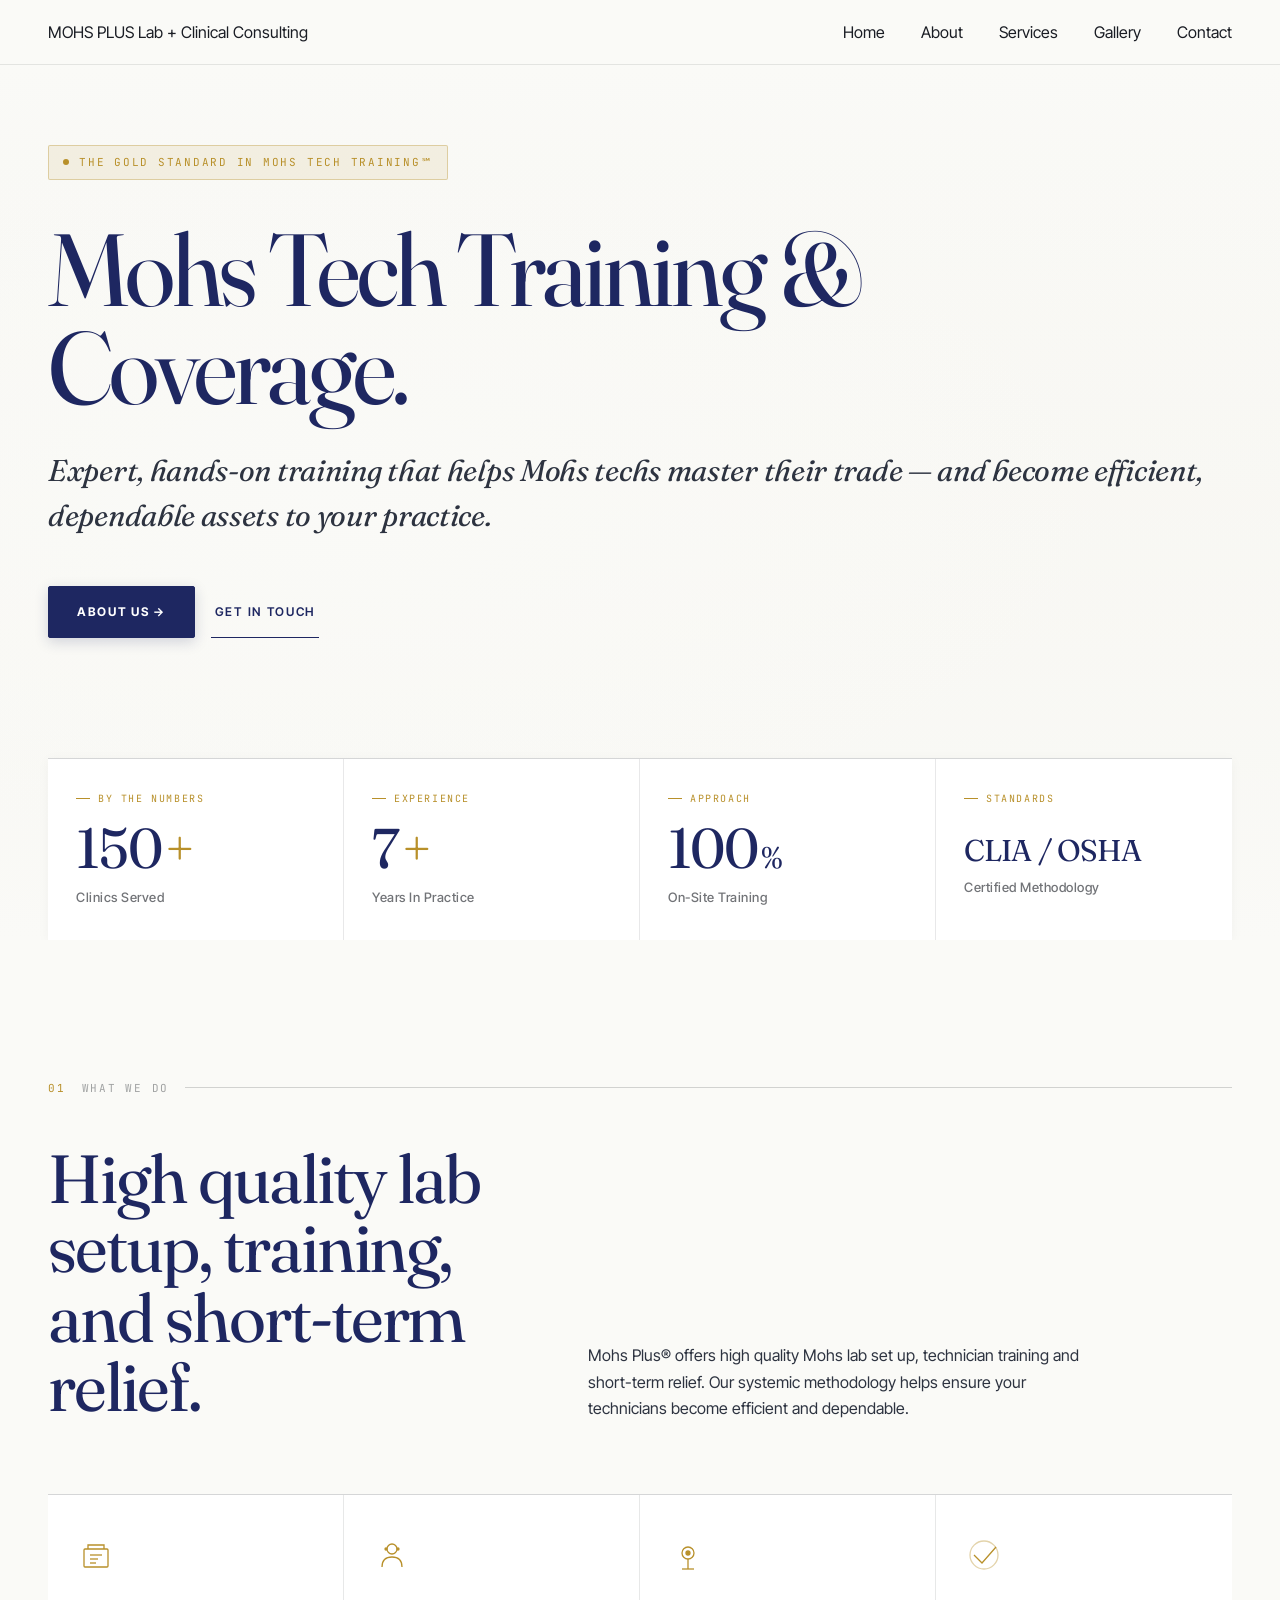
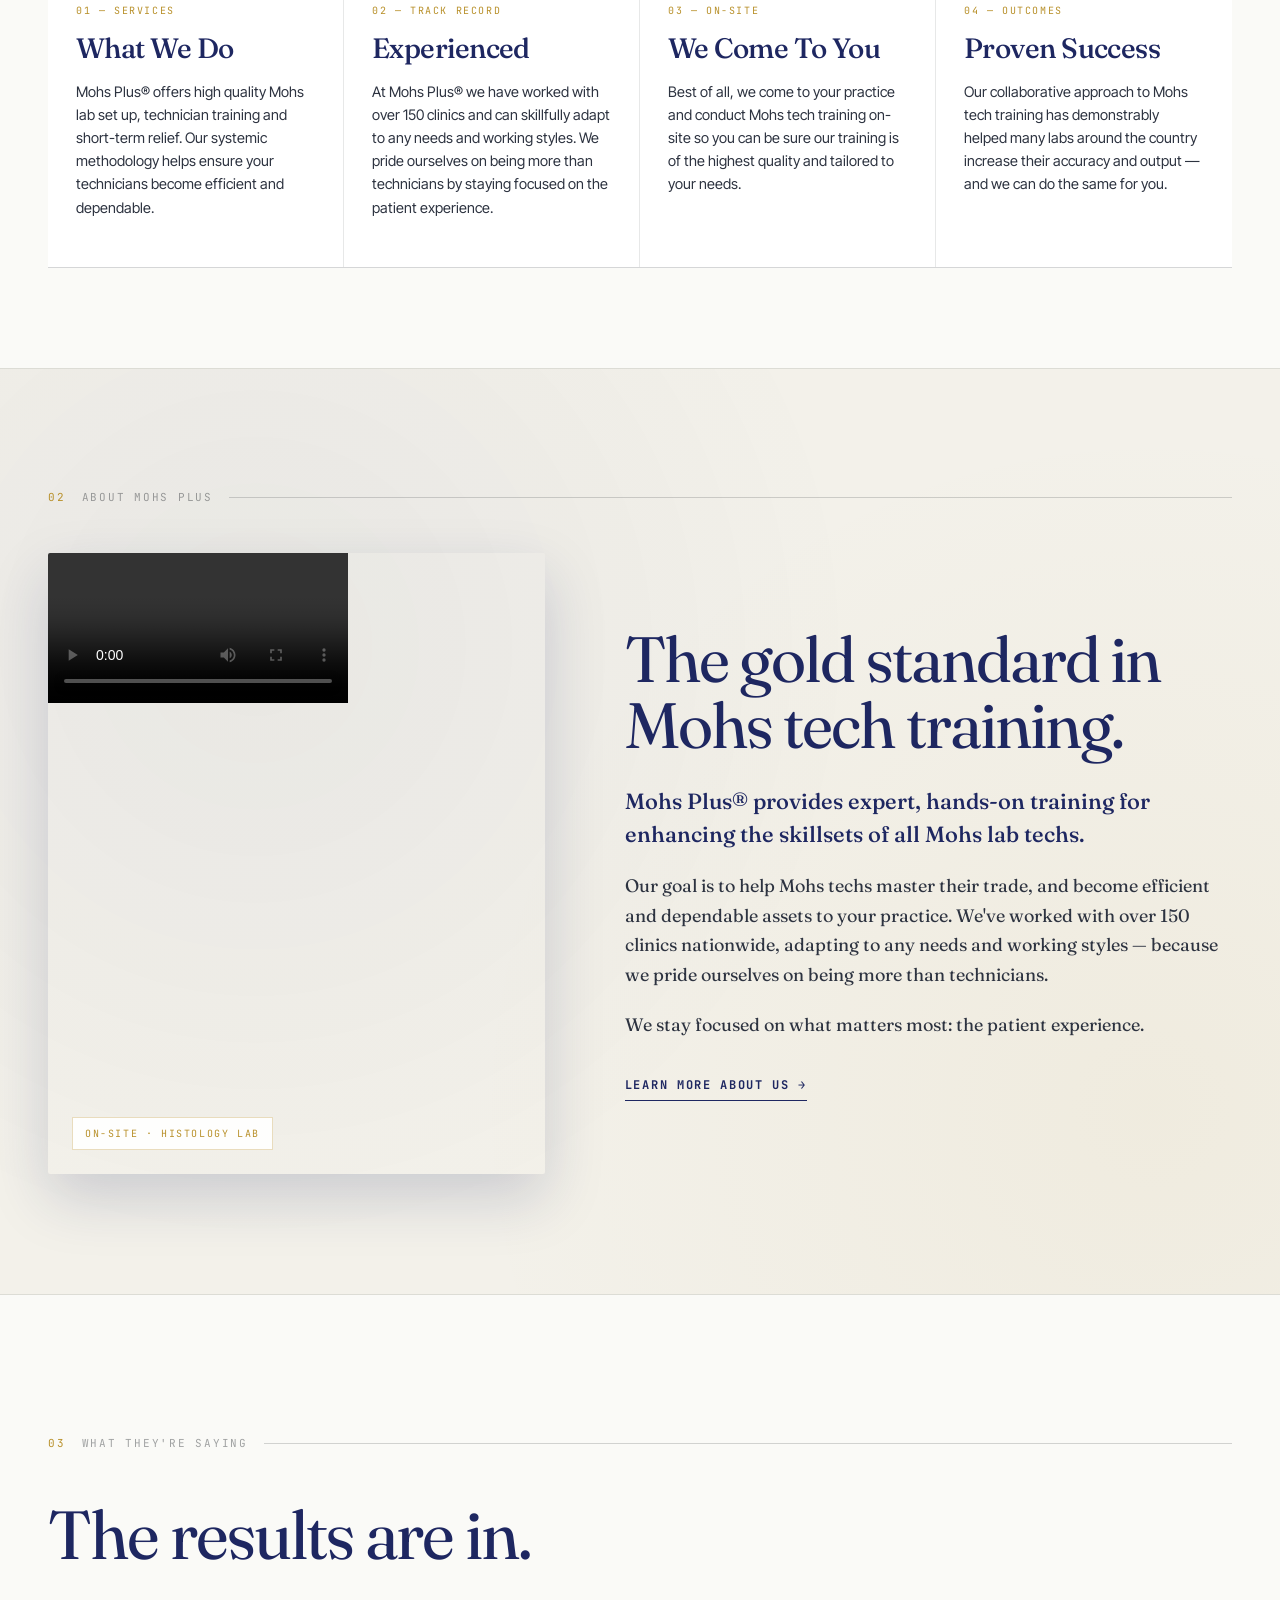
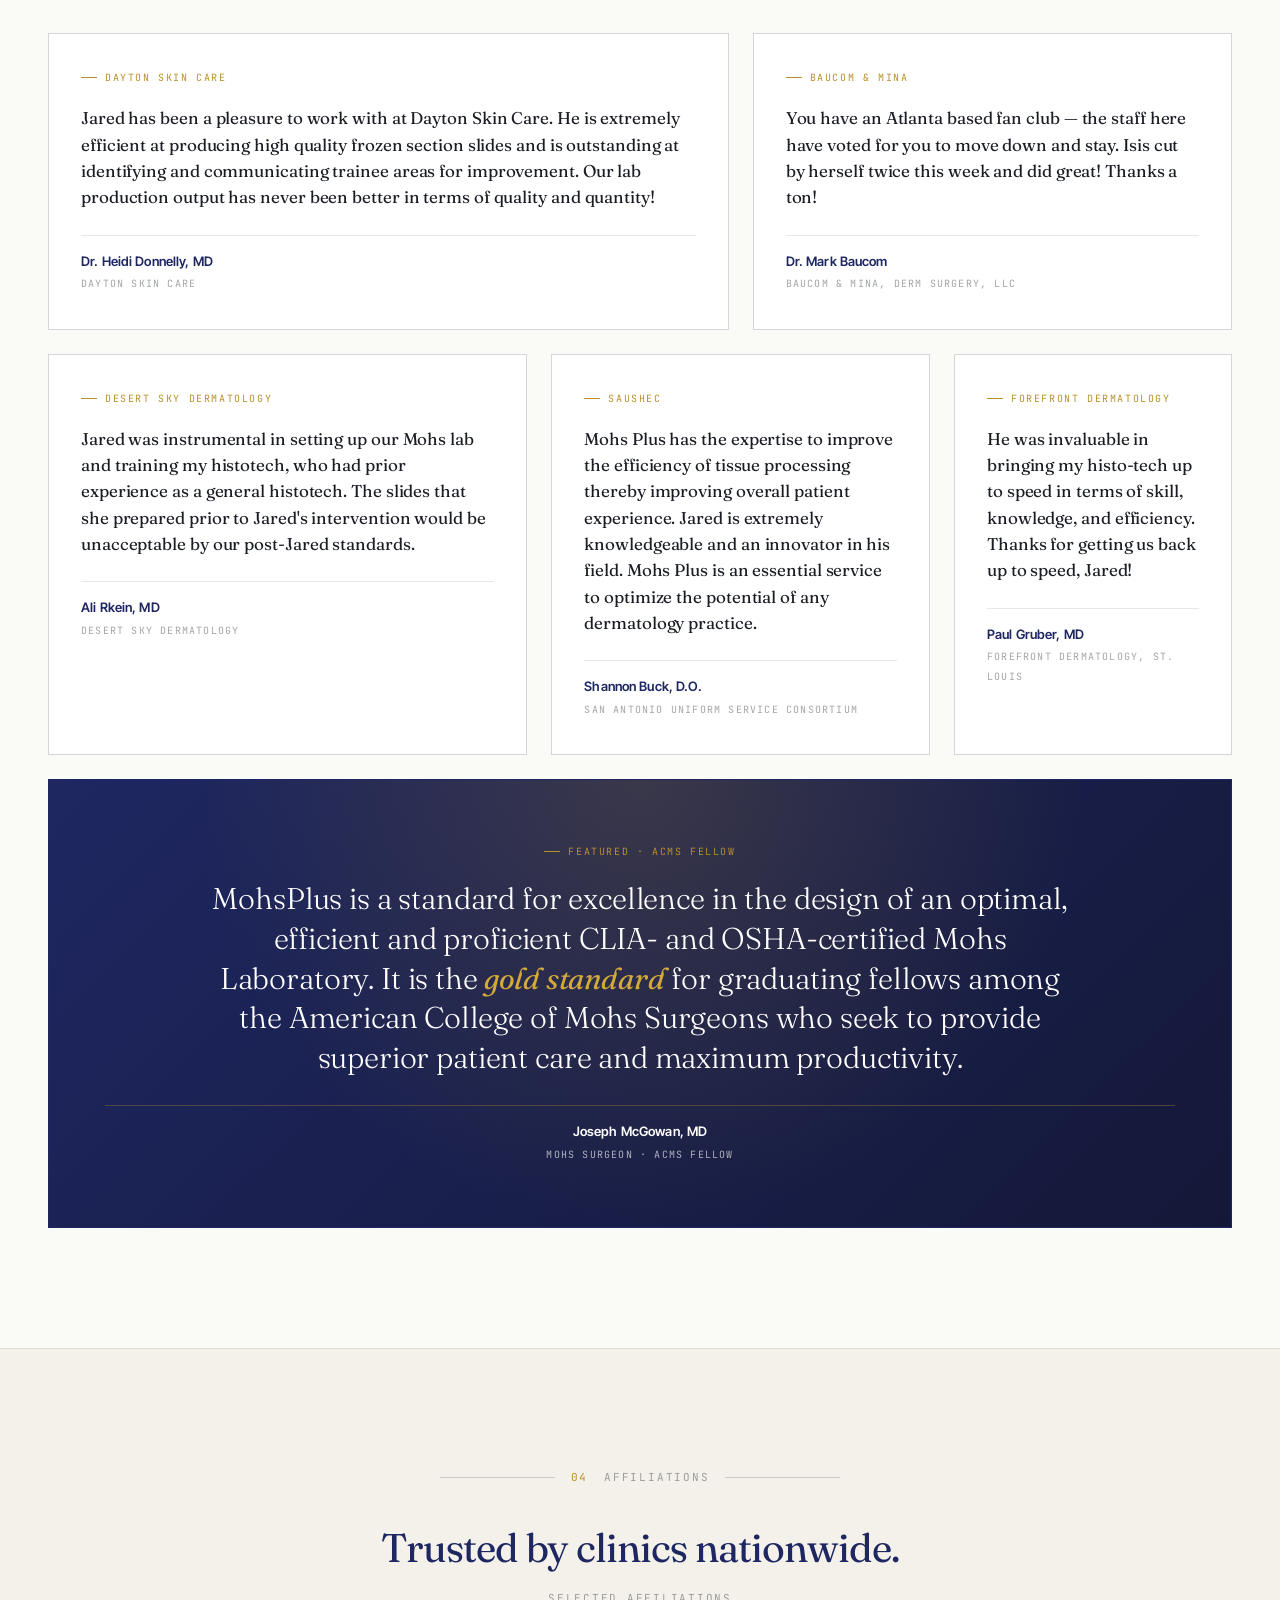
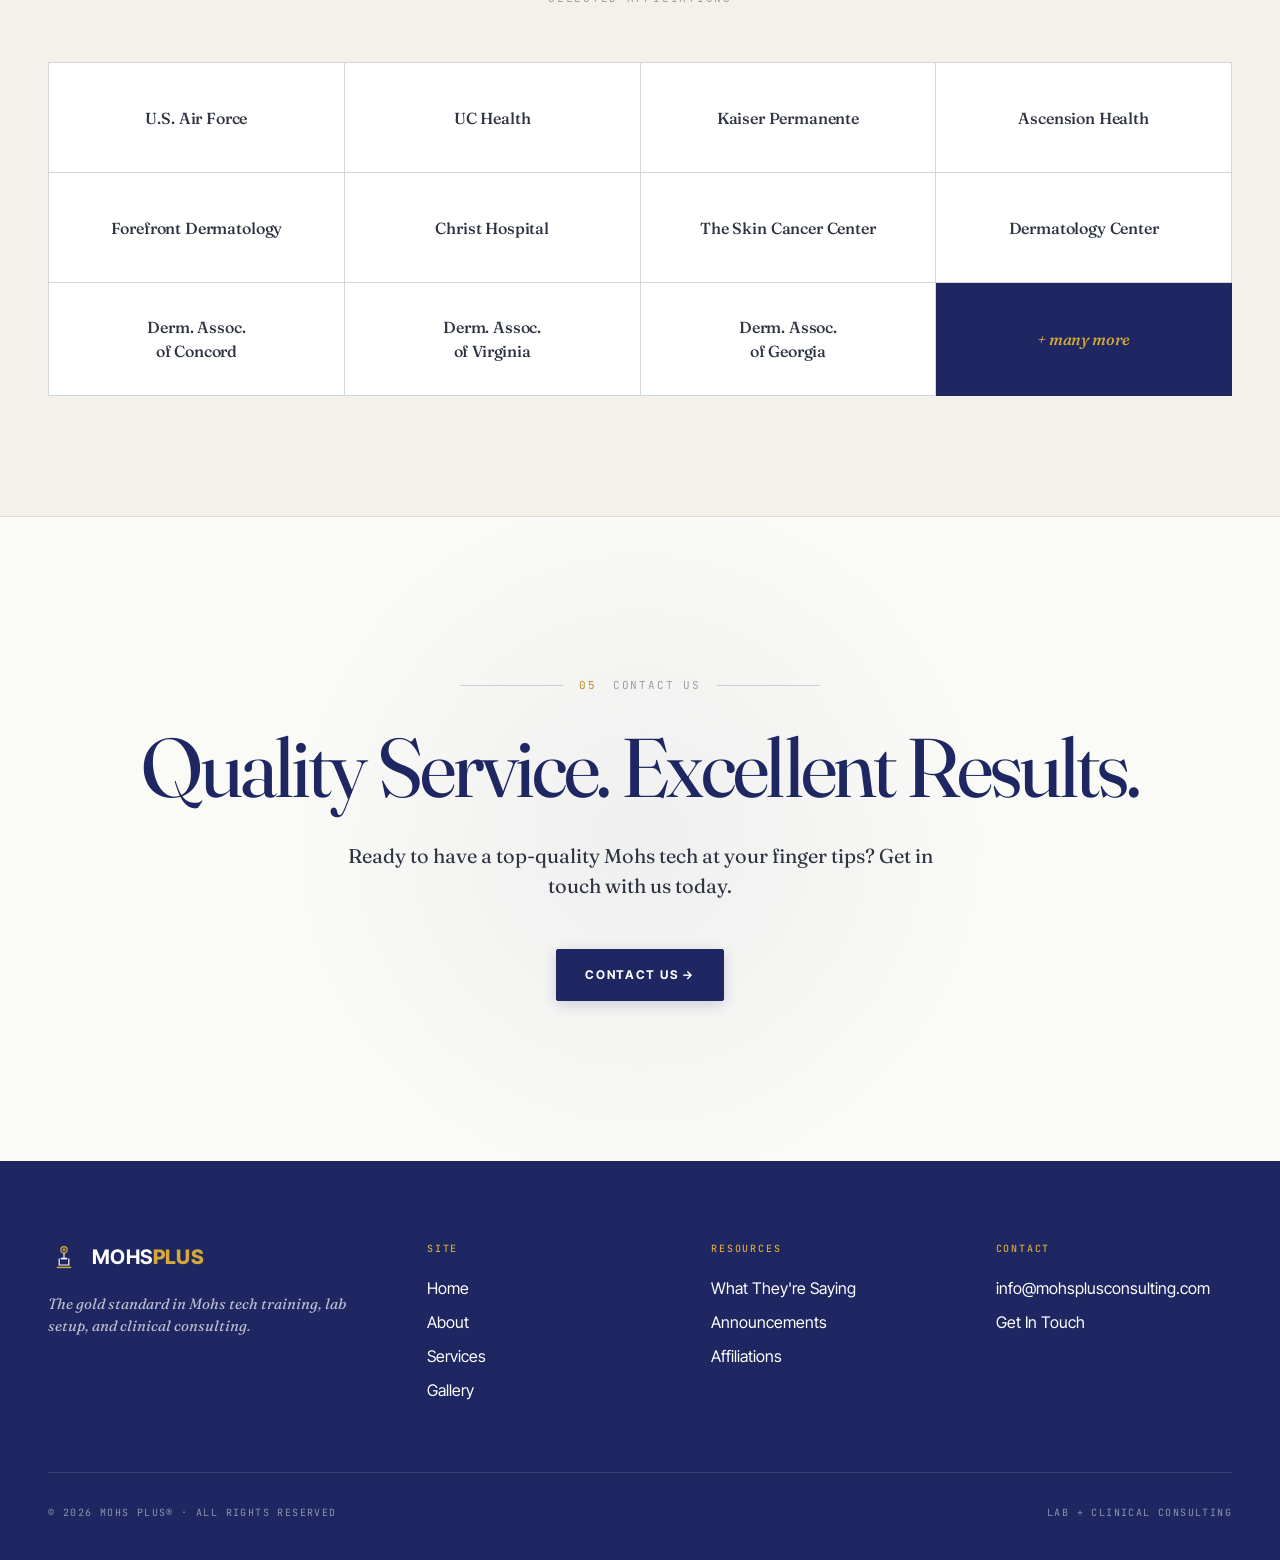
==== index.html @ 3470480c "chore(site-editor): publish content updates for edfe0119-f90b-43cb-b189-f8aec0d8d383" ====
<!DOCTYPE html>
<html lang="en">
<head>
<meta charset="UTF-8">
<meta name="viewport" content="width=device-width, initial-scale=1.0">
<title data-sr-id="seo_title_001">Mohs Plus℠ — The Gold Standard in Mohs Tech Training</title>
<link rel="preconnect" href="https://fonts.googleapis.com">
<link rel="preconnect" href="https://fonts.gstatic.com" crossorigin>
<link href="https://fonts.googleapis.com/css2?family=Fraunces:opsz,wght@9..144,300;9..144,400;9..144,500;9..144,600&family=Inter+Tight:wght@300;400;500;600;700&family=JetBrains+Mono:wght@400;500&display=swap" rel="stylesheet">
<style>
:root {
  --bg: #fafaf7;             /* warm off-white paper */
  --bg-2: #f3f1ea;           /* slightly warmer panel */
  --bg-3: #ebe7dc;           /* warmer divider */
  --surface: #ffffff;
  --navy: #1e2761;           /* his brand navy */
  --navy-light: #2d3580;
  --navy-deep: #141838;
  --gold: #b8902a;           /* deeper gold for contrast on light */
  --gold-bright: #d4a93a;
  --gold-soft: rgba(184, 144, 42, 0.1);
  --ink: #1a1d24;
  --ink-2: #2d3340;
  --ink-dim: rgba(26, 29, 36, 0.62);
  --ink-faint: rgba(26, 29, 36, 0.4);
  --line: rgba(26, 29, 36, 0.1);
  --line-strong: rgba(26, 29, 36, 0.18);
}

* { box-sizing: border-box; margin: 0; padding: 0; }

html { scroll-behavior: smooth; }

body {
  font-family: 'Inter Tight', sans-serif;
  background: var(--bg);
  color: var(--ink);
  line-height: 1.5;
  overflow-x: hidden;
  -webkit-font-smoothing: antialiased;
}

/* Subtle paper grain */
body::after {
  content: '';
  position: fixed;
  inset: 0;
  pointer-events: none;
  z-index: 2;
  background-image: url("data:image/svg+xml,%3Csvg viewBox='0 0 200 200' xmlns='http://www.w3.org/2000/svg'%3E%3Cfilter id='n'%3E%3CfeTurbulence type='fractalNoise' baseFrequency='0.85' numOctaves='2'/%3E%3CfeColorMatrix values='0 0 0 0 0.1 0 0 0 0 0.1 0 0 0 0 0.15 0 0 0 0.5 0'/%3E%3C/filter%3E%3Crect width='100%25' height='100%25' filter='url(%23n)'/%3E%3C/svg%3E");
  opacity: 0.025;
  mix-blend-mode: multiply;
}

main, nav, header, section, footer { position: relative; z-index: 3; }

/* ============ NAV ============ */
nav {
  display: flex;
  align-items: center;
  justify-content: space-between;
  padding: 20px 48px;
  border-bottom: 1px solid var(--line);
  background: rgba(250, 250, 247, 0.88);
  backdrop-filter: blur(12px);
  -webkit-backdrop-filter: blur(12px);
  position: sticky;
  top: 0;
  z-index: 100;
}

.logo {
  display: flex;
  align-items: center;
  gap: 12px;
  text-decoration: none;
  color: var(--ink);
}

.logo-mark {
  width: 36px;
  height: 36px;
  flex-shrink: 0;
}

.logo-mark svg { width: 100%; height: 100%; }

.logo-text {
  display: flex;
  flex-direction: column;
  line-height: 1;
}

.logo-name {
  font-family: 'Inter Tight', sans-serif;
  font-weight: 700;
  font-size: 20px;
  letter-spacing: 0.02em;
  color: var(--navy);
}

.logo-name .plus { color: var(--gold); font-weight: 800; }

.logo-sub {
  font-size: 9px;
  letter-spacing: 0.18em;
  text-transform: uppercase;
  color: var(--gold);
  margin-top: 4px;
  font-family: 'JetBrains Mono', monospace;
}

.nav-links {
  display: flex;
  gap: 36px;
  list-style: none;
  align-items: center;
}

.nav-links a {
  color: var(--ink-2);
  text-decoration: none;
  font-size: 13px;
  letter-spacing: 0.04em;
  font-weight: 500;
  transition: color 0.3s;
}

.nav-links a:hover { color: var(--gold); }
.nav-links a.active { color: var(--gold); }

.nav-cta {
  background: var(--navy);
  color: #fff !important;
  padding: 11px 22px;
  border-radius: 2px;
  transition: all 0.3s !important;
  font-weight: 600 !important;
  font-size: 13px !important;
  letter-spacing: 0.06em !important;
  text-transform: uppercase;
}

.nav-cta:hover { background: var(--gold) !important; color: #fff !important; transform: translateY(-1px); }

/* ============ HERO ============ */
.hero {
  padding: 0;
  position: relative;
  overflow: hidden;
  min-height: 680px;
  display: flex;
  flex-direction: column;
}

.hero-bg {
  position: absolute;
  inset: 0;
  z-index: 0;
  background: linear-gradient(180deg, var(--bg) 0%, var(--bg-2) 100%);
}

.hero-bg-image {
  position: absolute;
  top: 0;
  right: 0;
  width: 55%;
  height: 100%;
  background-image: url('https://images.unsplash.com/photo-1576086213369-97a306d36557?w=1600&q=80');
  background-size: cover;
  background-position: center;
  opacity: 0.55;
  mask-image: linear-gradient(90deg, transparent 0%, black 35%, black 100%);
  -webkit-mask-image: linear-gradient(90deg, transparent 0%, black 35%, black 100%);
}

.hero-bg-overlay {
  position: absolute;
  inset: 0;
  background:
    radial-gradient(ellipse at 25% 50%, var(--bg) 0%, transparent 60%),
    linear-gradient(180deg, transparent 0%, var(--bg) 100%);
}

.hero-content {
  position: relative;
  z-index: 2;
  padding: 80px 48px 60px;
  max-width: 1400px;
  margin: 0 auto;
  width: 100%;
  flex: 1;
  display: flex;
  flex-direction: column;
  justify-content: center;
}

.hero-tag {
  display: inline-flex;
  align-items: center;
  gap: 10px;
  font-family: 'JetBrains Mono', monospace;
  font-size: 11px;
  letter-spacing: 0.16em;
  text-transform: uppercase;
  color: var(--gold);
  margin-bottom: 40px;
  padding: 8px 14px;
  border: 1px solid rgba(184, 144, 42, 0.35);
  border-radius: 2px;
  background: var(--gold-soft);
  align-self: flex-start;
}

.hero-tag .dot {
  width: 6px;
  height: 6px;
  border-radius: 50%;
  background: var(--gold);
  animation: pulse 2s infinite;
}

@keyframes pulse {
  0%, 100% { opacity: 1; }
  50% { opacity: 0.4; }
}

.hero h1 {
  font-family: 'Fraunces', serif;
  font-weight: 400;
  font-size: clamp(48px, 8vw, 112px);
  line-height: 0.96;
  letter-spacing: -0.035em;
  color: var(--navy);
  max-width: 1100px;
  margin-bottom: 32px;
}

.hero h1 .accent {
  color: var(--gold);
  font-style: italic;
  font-weight: 400;
}

.hero h1 .ampersand {
  font-family: 'Fraunces', serif;
  font-style: italic;
  font-weight: 300;
  color: var(--ink-dim);
}

.hero-subhead {
  font-family: 'Fraunces', serif;
  font-style: italic;
  font-weight: 400;
  font-size: clamp(22px, 2.4vw, 30px);
  color: var(--ink-2);
  margin-bottom: 48px;
  letter-spacing: -0.01em;
}

.hero-subhead .sm {
  font-size: 0.5em;
  vertical-align: super;
  font-style: normal;
  letter-spacing: 0.05em;
  color: var(--gold);
  margin-left: 2px;
}

.hero-ctas {
  display: flex;
  gap: 16px;
  align-items: center;
  flex-wrap: wrap;
  margin-bottom: 60px;
}

.btn-primary {
  background: var(--navy);
  color: #fff;
  padding: 16px 28px;
  border-radius: 2px;
  text-decoration: none;
  font-size: 12px;
  letter-spacing: 0.14em;
  text-transform: uppercase;
  font-weight: 700;
  transition: all 0.3s;
  display: inline-flex;
  align-items: center;
  gap: 12px;
  border: 1px solid var(--navy);
  box-shadow: 0 4px 14px rgba(30, 39, 97, 0.18);
}

.btn-primary:hover {
  background: var(--gold);
  border-color: var(--gold);
  color: #fff;
  transform: translateX(4px);
  box-shadow: 0 6px 20px rgba(184, 144, 42, 0.3);
}

.btn-secondary {
  color: var(--navy);
  text-decoration: none;
  font-size: 12px;
  letter-spacing: 0.14em;
  text-transform: uppercase;
  font-weight: 600;
  padding: 16px 4px;
  border-bottom: 1px solid var(--navy);
  transition: all 0.3s;
}

.btn-secondary:hover { color: var(--gold); border-color: var(--gold); }

/* Stat strip */
.stat-strip {
  display: grid;
  grid-template-columns: repeat(4, 1fr);
  border-top: 1px solid var(--line-strong);
  position: relative;
  z-index: 2;
  background: var(--surface);
  max-width: 1400px;
  margin: 0 auto;
  width: calc(100% - 96px);
  box-shadow: 0 2px 12px rgba(26, 29, 36, 0.04);
}

.stat {
  padding: 32px 28px;
  border-right: 1px solid var(--line);
  position: relative;
}

.stat:last-child { border-right: none; }

.stat-tag {
  font-family: 'JetBrains Mono', monospace;
  font-size: 10px;
  color: var(--gold);
  letter-spacing: 0.16em;
  text-transform: uppercase;
  margin-bottom: 14px;
  display: flex;
  align-items: center;
  gap: 8px;
}

.stat-tag::before {
  content: '';
  width: 14px;
  height: 1px;
  background: var(--gold);
}

.stat .num {
  font-family: 'Fraunces', serif;
  font-size: 56px;
  font-weight: 400;
  line-height: 1;
  letter-spacing: -0.03em;
  color: var(--navy);
  display: flex;
  align-items: baseline;
  gap: 4px;
}

.stat .num .plus { color: var(--gold); font-weight: 500; }

.stat .label {
  font-family: 'Inter Tight', sans-serif;
  font-size: 13px;
  letter-spacing: 0.04em;
  color: var(--ink-dim);
  margin-top: 12px;
  font-weight: 500;
}

/* ============ SECTION MARKER ============ */
.section-marker {
  display: flex;
  align-items: center;
  gap: 16px;
  font-family: 'JetBrains Mono', monospace;
  font-size: 11px;
  letter-spacing: 0.16em;
  text-transform: uppercase;
  color: var(--ink-faint);
  margin-bottom: 48px;
}

.section-marker .line {
  flex: 1;
  height: 1px;
  background: var(--line-strong);
}

.section-marker .num { color: var(--gold); }

/* ============ SERVICES ============ */
.services {
  padding: 140px 48px 100px;
  max-width: 1400px;
  margin: 0 auto;
}

.services-head {
  display: grid;
  grid-template-columns: 1fr 1.4fr;
  gap: 80px;
  margin-bottom: 72px;
  align-items: end;
}

.services h2 {
  font-family: 'Fraunces', serif;
  font-size: clamp(40px, 5.5vw, 68px);
  font-weight: 400;
  line-height: 1.02;
  letter-spacing: -0.03em;
  color: var(--navy);
}

.services h2 em {
  font-weight: 400;
  color: var(--gold);
  font-style: italic;
}

.services-intro {
  font-size: 16px;
  line-height: 1.65;
  color: var(--ink-2);
  max-width: 520px;
}

.service-grid {
  display: grid;
  grid-template-columns: repeat(4, 1fr);
  gap: 0;
  border-top: 1px solid var(--line-strong);
  border-bottom: 1px solid var(--line-strong);
  background: var(--surface);
}

.service-card {
  padding: 40px 28px 48px;
  border-right: 1px solid var(--line);
  transition: background 0.4s;
}

.service-card:last-child { border-right: none; }
.service-card:hover { background: var(--gold-soft); }

.service-icon {
  width: 40px;
  height: 40px;
  margin-bottom: 28px;
  color: var(--gold);
}

.service-icon svg { width: 100%; height: 100%; }

.service-num {
  font-family: 'JetBrains Mono', monospace;
  font-size: 10px;
  color: var(--gold);
  letter-spacing: 0.16em;
  margin-bottom: 14px;
  text-transform: uppercase;
}

.service-card h3 {
  font-family: 'Fraunces', serif;
  font-size: 28px;
  font-weight: 500;
  line-height: 1.15;
  letter-spacing: -0.02em;
  margin-bottom: 16px;
  color: var(--navy);
}

.service-card p {
  font-size: 14.5px;
  line-height: 1.6;
  color: var(--ink-2);
}

/* ============ FEATURE / ABOUT ============ */
.feature {
  padding: 120px 48px;
  background: var(--bg-2);
  border-top: 1px solid var(--line);
  border-bottom: 1px solid var(--line);
  position: relative;
  overflow: hidden;
}

.feature::before {
  content: '';
  position: absolute;
  inset: 0;
  background:
    radial-gradient(circle at 20% 30%, rgba(30, 39, 97, 0.05) 0%, transparent 50%),
    radial-gradient(circle at 90% 80%, rgba(184, 144, 42, 0.06) 0%, transparent 50%);
}

.feature-inner {
  max-width: 1400px;
  margin: 0 auto;
  position: relative;
  z-index: 2;
}

.feature-grid {
  display: grid;
  grid-template-columns: 0.9fr 1.1fr;
  gap: 80px;
  align-items: center;
}

.feature-image {
  position: relative;
  aspect-ratio: 4/5;
  overflow: hidden;
  border-radius: 2px;
  box-shadow: 0 24px 60px rgba(30, 39, 97, 0.18);
}

.feature-image img {
  width: 100%;
  height: 100%;
  object-fit: cover;
}

.feature-image-tag {
  position: absolute;
  bottom: 24px;
  left: 24px;
  font-family: 'JetBrains Mono', monospace;
  font-size: 10px;
  letter-spacing: 0.16em;
  text-transform: uppercase;
  color: var(--gold);
  z-index: 2;
  background: rgba(255, 255, 255, 0.9);
  padding: 8px 12px;
  border: 1px solid rgba(184, 144, 42, 0.3);
  backdrop-filter: blur(8px);
}

.feature-text h2 {
  font-family: 'Fraunces', serif;
  font-size: clamp(40px, 5vw, 64px);
  font-weight: 400;
  line-height: 1.02;
  letter-spacing: -0.03em;
  margin-bottom: 28px;
  color: var(--navy);
}

.feature-text h2 em { font-style: italic; font-weight: 400; color: var(--gold); }

.feature-text p {
  font-family: 'Fraunces', serif;
  font-size: 18px;
  line-height: 1.65;
  color: var(--ink-2);
  margin-bottom: 20px;
  font-weight: 400;
}

.feature-text p:last-of-type { margin-bottom: 32px; }

.feature-text .lede {
  font-size: 22px;
  color: var(--navy);
  font-weight: 500;
  line-height: 1.5;
}

.feature-cta {
  display: inline-flex;
  align-items: center;
  gap: 12px;
  color: var(--navy);
  text-decoration: none;
  font-size: 12px;
  letter-spacing: 0.14em;
  text-transform: uppercase;
  font-weight: 700;
  padding-bottom: 6px;
  border-bottom: 1px solid var(--navy);
  transition: gap 0.3s, color 0.3s, border-color 0.3s;
  font-family: 'JetBrains Mono', monospace;
}

.feature-cta:hover { gap: 18px; color: var(--gold); border-color: var(--gold); }

/* ============ TESTIMONIALS ============ */
.testimonials {
  padding: 140px 48px 120px;
  max-width: 1400px;
  margin: 0 auto;
}

.test-header {
  font-family: 'Fraunces', serif;
  font-size: clamp(40px, 5.5vw, 68px);
  font-weight: 400;
  line-height: 1.02;
  letter-spacing: -0.03em;
  max-width: 900px;
  margin-bottom: 64px;
  color: var(--navy);
}

.test-header em { font-weight: 400; color: var(--gold); font-style: italic; }

.test-grid {
  display: grid;
  grid-template-columns: repeat(12, 1fr);
  gap: 24px;
}

.test {
  padding: 36px 32px;
  border: 1px solid var(--line-strong);
  background: var(--surface);
  position: relative;
  transition: all 0.4s;
  overflow: hidden;
}

.test::before {
  content: '';
  position: absolute;
  top: 0;
  left: 0;
  width: 100%;
  height: 3px;
  background: linear-gradient(90deg, transparent, var(--gold), transparent);
  opacity: 0;
  transition: opacity 0.4s;
}

.test:hover {
  border-color: rgba(184, 144, 42, 0.5);
  transform: translateY(-3px);
  box-shadow: 0 12px 30px rgba(30, 39, 97, 0.1);
}
.test:hover::before { opacity: 1; }

.test-1 { grid-column: 1 / 8; }
.test-2 { grid-column: 8 / 13; }
.test-3 { grid-column: 1 / 6; }
.test-4 { grid-column: 6 / 10; }
.test-5 { grid-column: 10 / 13; }
.test-6 {
  grid-column: 1 / 13;
  padding: 64px 56px;
  text-align: center;
  background: linear-gradient(135deg, var(--navy) 0%, var(--navy-deep) 100%);
  border-color: var(--navy);
  position: relative;
  color: #fff;
}

.test-6::after {
  content: '';
  position: absolute;
  inset: 0;
  background-image: radial-gradient(circle at 50% 0%, rgba(184, 144, 42, 0.2) 0%, transparent 60%);
  pointer-events: none;
}

.test-tag {
  font-family: 'JetBrains Mono', monospace;
  font-size: 10px;
  color: var(--gold);
  letter-spacing: 0.16em;
  text-transform: uppercase;
  margin-bottom: 20px;
  display: flex;
  align-items: center;
  gap: 8px;
}

.test-tag::before {
  content: '';
  width: 16px;
  height: 1px;
  background: var(--gold);
}

.test blockquote {
  font-family: 'Fraunces', serif;
  font-size: 17px;
  line-height: 1.55;
  font-weight: 400;
  letter-spacing: -0.005em;
  color: var(--ink);
  margin-bottom: 24px;
}

.test-6 blockquote {
  font-size: 30px;
  line-height: 1.32;
  color: #fff;
  max-width: 880px;
  margin: 0 auto 28px;
  font-weight: 300;
  position: relative;
  z-index: 2;
}

.test-6 blockquote em { color: var(--gold-bright); font-weight: 400; font-style: italic; }

.test cite {
  font-style: normal;
  font-size: 13px;
  display: block;
  padding-top: 16px;
  border-top: 1px solid var(--line);
}

.test-6 cite { border-color: rgba(184, 144, 42, 0.35); position: relative; z-index: 2; }

.test cite strong {
  font-weight: 600;
  letter-spacing: 0.01em;
  display: block;
  margin-bottom: 2px;
  color: var(--navy);
  font-family: 'Inter Tight', sans-serif;
}

.test-6 cite strong { color: #fff; }

.test cite span {
  color: var(--ink-faint);
  font-family: 'JetBrains Mono', monospace;
  font-size: 10px;
  letter-spacing: 0.12em;
  text-transform: uppercase;
}

.test-6 cite span { color: rgba(255, 255, 255, 0.65); }

/* ============ AFFILIATIONS ============ */
.affiliations {
  padding: 120px 48px;
  background: var(--bg-2);
  border-top: 1px solid var(--line);
  border-bottom: 1px solid var(--line);
}

.aff-inner { max-width: 1400px; margin: 0 auto; }

.aff-head { text-align: center; margin-bottom: 56px; }

.aff-head h2 {
  font-family: 'Fraunces', serif;
  font-size: 40px;
  font-weight: 400;
  letter-spacing: -0.025em;
  margin-bottom: 12px;
  color: var(--navy);
}

.aff-head h2 em { color: var(--gold); font-style: italic; }

.aff-head p {
  color: var(--ink-faint);
  font-size: 11px;
  font-family: 'JetBrains Mono', monospace;
  letter-spacing: 0.16em;
  text-transform: uppercase;
}

.aff-list {
  display: grid;
  grid-template-columns: repeat(4, 1fr);
  gap: 0;
  border-top: 1px solid var(--line-strong);
  border-left: 1px solid var(--line-strong);
  background: var(--surface);
}

.aff-item {
  padding: 32px 24px;
  border-right: 1px solid var(--line-strong);
  border-bottom: 1px solid var(--line-strong);
  font-family: 'Fraunces', serif;
  font-size: 16px;
  font-weight: 500;
  letter-spacing: -0.01em;
  display: flex;
  align-items: center;
  justify-content: center;
  text-align: center;
  min-height: 110px;
  transition: all 0.3s;
  color: var(--ink-2);
}

.aff-item:hover { background: var(--gold-soft); color: var(--navy); }

.aff-item.featured {
  background: var(--navy);
  color: var(--gold-bright);
  font-style: italic;
}

/* ============ CTA ============ */
.cta {
  padding: 160px 48px;
  text-align: center;
  position: relative;
  overflow: hidden;
  background: var(--bg);
}

.cta::before {
  content: '';
  position: absolute;
  inset: 0;
  background-image:
    radial-gradient(circle at 50% 50%, rgba(30, 39, 97, 0.05) 0%, transparent 50%);
}

.cta-inner {
  max-width: 1000px;
  margin: 0 auto;
  position: relative;
  z-index: 2;
}

.cta h2 {
  font-family: 'Fraunces', serif;
  font-size: clamp(48px, 6.5vw, 96px);
  font-weight: 400;
  line-height: 1;
  letter-spacing: -0.04em;
  margin-bottom: 32px;
  color: var(--navy);
}

.cta h2 em {
  font-style: italic;
  font-weight: 400;
  color: var(--gold);
  display: block;
}

.cta p {
  font-family: 'Fraunces', serif;
  font-size: 20px;
  color: var(--ink-2);
  margin-bottom: 48px;
  max-width: 600px;
  margin-left: auto;
  margin-right: auto;
  line-height: 1.5;
  font-weight: 400;
}

.cta-ctas {
  display: flex;
  gap: 16px;
  justify-content: center;
  align-items: center;
  flex-wrap: wrap;
}

/* ============ FOOTER ============ */
footer {
  background: var(--navy);
  color: #fff;
  padding: 80px 48px 40px;
}

.footer-inner { max-width: 1400px; margin: 0 auto; }

.footer-top {
  display: grid;
  grid-template-columns: 1.4fr 1fr 1fr 1fr;
  gap: 48px;
  padding-bottom: 60px;
  border-bottom: 1px solid rgba(255, 255, 255, 0.12);
}

.footer-brand {
  display: flex;
  align-items: center;
  gap: 12px;
  margin-bottom: 20px;
}

.footer-brand-mark { width: 32px; height: 32px; }

.footer-brand-text {
  font-family: 'Inter Tight', sans-serif;
  font-size: 20px;
  font-weight: 700;
  color: #fff;
  letter-spacing: 0.02em;
}

.footer-brand-text .plus { color: var(--gold-bright); font-weight: 800; }

.footer-tag {
  font-family: 'Fraunces', serif;
  font-style: italic;
  color: rgba(255, 255, 255, 0.7);
  font-size: 15px;
  max-width: 320px;
  line-height: 1.5;
  font-weight: 400;
}

.footer-col h4 {
  font-family: 'JetBrains Mono', monospace;
  font-size: 10px;
  letter-spacing: 0.18em;
  text-transform: uppercase;
  color: var(--gold-bright);
  margin-bottom: 20px;
  font-weight: 500;
}

.footer-col ul { list-style: none; }
.footer-col li { margin-bottom: 10px; }
.footer-col a {
  color: rgba(255, 255, 255, 0.78);
  text-decoration: none;
  font-size: 14px;
  transition: color 0.3s;
}
.footer-col a:hover { color: var(--gold-bright); }

.footer-bottom {
  display: flex;
  justify-content: space-between;
  align-items: center;
  padding-top: 32px;
  font-family: 'JetBrains Mono', monospace;
  font-size: 10px;
  color: rgba(255, 255, 255, 0.5);
  letter-spacing: 0.14em;
  text-transform: uppercase;
}

/* ============ RESPONSIVE ============ */
@media (max-width: 960px) {
  nav { padding: 16px 20px; }
  .logo-sub { display: none; }
  .nav-links { gap: 16px; }
  .nav-links li:not(:last-child) { display: none; }
  .hero { min-height: 560px; }
  .hero-content { padding: 60px 20px 40px; }
  .hero-bg-image { width: 100%; opacity: 0.28; }
  .hero h1 { font-size: clamp(42px, 11vw, 64px); }
  .stat-strip { grid-template-columns: repeat(2, 1fr); width: calc(100% - 40px); }
  .stat { border-right: none; border-bottom: 1px solid var(--line); }
  .stat:nth-child(odd) { border-right: 1px solid var(--line); }
  .services { padding: 80px 20px 60px; }
  .services-head { grid-template-columns: 1fr; gap: 32px; }
  .service-grid { grid-template-columns: 1fr 1fr; }
  .service-card:nth-child(odd) { border-right: 1px solid var(--line); }
  .service-card:nth-child(-n+2) { border-bottom: 1px solid var(--line); }
  .feature { padding: 80px 20px; }
  .feature-grid { grid-template-columns: 1fr; gap: 48px; }
  .feature-image { aspect-ratio: 3/4; max-width: 400px; margin: 0 auto; }
  .testimonials { padding: 80px 20px; }
  .test-grid > * { grid-column: 1 / 13 !important; }
  .test-6 { padding: 40px 28px; }
  .test-6 blockquote { font-size: 22px; }
  .affiliations { padding: 80px 20px; }
  .aff-list { grid-template-columns: repeat(2, 1fr); }
  .footer-top { grid-template-columns: 1fr 1fr; gap: 32px; }
  .cta { padding: 100px 20px; }
}

/* Reveals */
.reveal {
  opacity: 0;
  transform: translateY(24px);
  transition: opacity 0.9s cubic-bezier(0.22, 1, 0.36, 1), transform 0.9s cubic-bezier(0.22, 1, 0.36, 1);
}
.reveal.in { opacity: 1; transform: translateY(0); }

@keyframes fadeUp {
  from { opacity: 0; transform: translateY(30px); }
  to { opacity: 1; transform: translateY(0); }
}

.hero h1, .hero-subhead, .hero-ctas, .hero-tag {
  animation: fadeUp 1s cubic-bezier(0.22, 1, 0.36, 1) backwards;
}
.hero-tag { animation-delay: 0.1s; }
.hero h1 { animation-delay: 0.25s; }
.hero-subhead { animation-delay: 0.45s; }
.hero-ctas { animation-delay: 0.6s; }
</style>
</head>
<body>

<nav>
  <a href="#" class="logo" data-sr-id="link_001">MOHS PLUS Lab + Clinical Consulting</a>
  <ul class="nav-links">
    <li data-sr-id="txt_048">Home</li>
    <li data-sr-id="txt_049">About</li>
    <li data-sr-id="txt_050">Services</li>
    <li data-sr-id="txt_051">Gallery</li>
    <li data-sr-id="txt_052">Contact</li>
  </ul>
</nav>

<header class="hero">
  <div class="hero-bg"></div>
  <div class="hero-bg-image"></div>
  <div class="hero-bg-overlay"></div>

  <div class="hero-content">
    <div class="hero-tag">
      <span class="dot"></span>
      <span data-sr-id="txt_114">The Gold Standard in Mohs Tech Training℠</span>
    </div>

    <h1 data-sr-id="txt_001">Mohs Tech Training &amp; Coverage.</h1>

    <p class="hero-subhead" data-sr-id="txt_014">Expert, hands-on training that helps Mohs techs master their trade — and become efficient, dependable assets to your practice.</p>

    <div class="hero-ctas">
      <a href="#about" class="btn-primary" data-sr-id="link_007">About Us →</a>
      <a href="#contact" class="btn-secondary" data-sr-id="link_008">Get In Touch</a>
    </div>
  </div>

  <div class="stat-strip">
    <div class="stat">
      <div class="stat-tag" data-sr-id="txt_066">By the Numbers</div>
      <div class="num">150<span class="plus">+</span></div>
      <div class="label" data-sr-id="txt_067">Clinics Served</div>
    </div>
    <div class="stat">
      <div class="stat-tag" data-sr-id="txt_068">Experience</div>
      <div class="num">7<span class="plus">+</span></div>
      <div class="label" data-sr-id="txt_069">Years In Practice</div>
    </div>
    <div class="stat">
      <div class="stat-tag" data-sr-id="txt_070">Approach</div>
      <div class="num">100<span style="font-size:30px">%</span></div>
      <div class="label" data-sr-id="txt_071">On-Site Training</div>
    </div>
    <div class="stat">
      <div class="stat-tag" data-sr-id="txt_072">Standards</div>
      <div class="num" style="font-size: 30px; padding-top: 16px;" data-sr-id="txt_073">CLIA / OSHA</div>
      <div class="label" data-sr-id="txt_074">Certified Methodology</div>
    </div>
  </div>
</header>

<section class="services" id="services">
  <div class="section-marker">
    <span class="num" data-sr-id="txt_115">01</span>
    <span data-sr-id="txt_116">What We Do</span>
    <span class="line"></span>
  </div>

  <div class="services-head">
    <h2 data-sr-id="txt_002">High quality lab setup, training, and short-term relief.</h2>
    <p class="services-intro" data-sr-id="txt_015">Mohs Plus® offers high quality Mohs lab set up, technician training and short-term relief. Our systemic methodology helps ensure your technicians become efficient and dependable.</p>
  </div>

  <div class="service-grid">
    <div class="service-card">
      <div class="service-icon">
        <svg viewBox="0 0 40 40" fill="none" stroke="currentColor" stroke-width="1.3">
          <rect x="8" y="14" width="24" height="18" rx="1"/>
          <path d="M12 14 L12 10 L28 10 L28 14"/>
          <line x1="14" y1="20" x2="26" y2="20"/>
          <line x1="14" y1="24" x2="22" y2="24"/>
          <line x1="14" y1="28" x2="20" y2="28"/>
        </svg>
      </div>
      <div class="service-num" data-sr-id="txt_077">01 — Services</div>
      <h3 data-sr-id="txt_007">What We Do</h3>
      <p data-sr-id="txt_016">Mohs Plus® offers high quality Mohs lab set up, technician training and short-term relief. Our systemic methodology helps ensure your technicians become efficient and dependable.</p>
    </div>
    <div class="service-card">
      <div class="service-icon">
        <svg viewBox="0 0 40 40" fill="none" stroke="currentColor" stroke-width="1.3">
          <circle cx="20" cy="14" r="5"/>
          <path d="M10 32 Q10 22 20 22 Q30 22 30 32"/>
          <circle cx="14" cy="14" r="1" fill="currentColor"/>
          <circle cx="26" cy="14" r="1" fill="currentColor"/>
        </svg>
      </div>
      <div class="service-num" data-sr-id="txt_078">02 — Track Record</div>
      <h3 data-sr-id="txt_008">Experienced</h3>
      <p data-sr-id="txt_017">At Mohs Plus® we have worked with over 150 clinics and can skillfully adapt to any needs and working styles. We pride ourselves on being more than technicians by staying focused on the patient experience.</p>
    </div>
    <div class="service-card">
      <div class="service-icon">
        <svg viewBox="0 0 40 40" fill="none" stroke="currentColor" stroke-width="1.3">
          <circle cx="20" cy="18" r="6"/>
          <circle cx="20" cy="18" r="2" fill="currentColor"/>
          <path d="M20 24 L20 34"/>
          <path d="M14 34 L26 34"/>
        </svg>
      </div>
      <div class="service-num" data-sr-id="txt_079">03 — On-Site</div>
      <h3 data-sr-id="txt_009">We Come To You</h3>
      <p data-sr-id="txt_018">Best of all, we come to your practice and conduct Mohs tech training on-site so you can be sure our training is of the highest quality and tailored to your needs.</p>
    </div>
    <div class="service-card">
      <div class="service-icon">
        <svg viewBox="0 0 40 40" fill="none" stroke="currentColor" stroke-width="1.3">
          <path d="M10 20 L18 28 L32 12"/>
          <circle cx="20" cy="20" r="14" opacity="0.4"/>
        </svg>
      </div>
      <div class="service-num" data-sr-id="txt_080">04 — Outcomes</div>
      <h3 data-sr-id="txt_010">Proven Success</h3>
      <p data-sr-id="txt_019">Our collaborative approach to Mohs tech training has demonstrably helped many labs around the country increase their accuracy and output — and we can do the same for you.</p>
    </div>
  </div>
</section>

<section class="feature" id="about">
  <div class="feature-inner">
    <div class="section-marker">
      <span class="num" data-sr-id="txt_117">02</span>
      <span data-sr-id="txt_118">About Mohs Plus</span>
      <span class="line"></span>
    </div>

    <div class="feature-grid">
      <div class="feature-image">
        <video data-sr-id="img_001" src="" controls="controls" playsinline="playsinline" preload="metadata"></video>
        <div class="feature-image-tag" data-sr-id="txt_083">On-Site · Histology Lab</div>
      </div>

      <div class="feature-text">
        <h2 data-sr-id="txt_003">The gold standard in Mohs tech training.</h2>
        <p class="lede" data-sr-id="txt_020">Mohs Plus® provides expert, hands-on training for enhancing the skillsets of all Mohs lab techs.</p>
        <p data-sr-id="txt_021">Our goal is to help Mohs techs master their trade, and become efficient and dependable assets to your practice. We've worked with over 150 clinics nationwide, adapting to any needs and working styles — because we pride ourselves on being more than technicians.</p>
        <p data-sr-id="txt_022">We stay focused on what matters most: the patient experience.</p>
        <a href="#contact" class="feature-cta" data-sr-id="link_009">Learn More About Us →</a>
      </div>
    </div>
  </div>
</section>

<section class="testimonials" id="testimonials">
  <div class="section-marker">
    <span class="num" data-sr-id="txt_119">03</span>
    <span data-sr-id="txt_120">What They're Saying</span>
    <span class="line"></span>
  </div>

  <h2 class="test-header" data-sr-id="txt_004">The results are in.</h2>

  <div class="test-grid">
    <div class="test test-1">
      <div class="test-tag" data-sr-id="txt_086">Dayton Skin Care</div>
      <blockquote>Jared has been a pleasure to work with at Dayton Skin Care. He is extremely efficient at producing high quality frozen section slides and is outstanding at identifying and communicating trainee areas for improvement. Our lab production output has never been better in terms of quality and quantity!</blockquote>
      <cite>
        <strong>Dr. Heidi Donnelly, MD</strong>
        <span data-sr-id="txt_121">Dayton Skin Care</span>
      </cite>
    </div>

    <div class="test test-2">
      <div class="test-tag" data-sr-id="txt_088">Baucom &amp; Mina</div>
      <blockquote>You have an Atlanta based fan club — the staff here have voted for you to move down and stay. Isis cut by herself twice this week and did great! Thanks a ton!</blockquote>
      <cite>
        <strong>Dr. Mark Baucom</strong>
        <span data-sr-id="txt_122">Baucom &amp; Mina, Derm Surgery, LLC</span>
      </cite>
    </div>

    <div class="test test-3">
      <div class="test-tag" data-sr-id="txt_090">Desert Sky Dermatology</div>
      <blockquote>Jared was instrumental in setting up our Mohs lab and training my histotech, who had prior experience as a general histotech. The slides that she prepared prior to Jared's intervention would be unacceptable by our post-Jared standards.</blockquote>
      <cite>
        <strong>Ali Rkein, MD</strong>
        <span data-sr-id="txt_123">Desert Sky Dermatology</span>
      </cite>
    </div>

    <div class="test test-4">
      <div class="test-tag" data-sr-id="txt_092">SAUSHEC</div>
      <blockquote>Mohs Plus has the expertise to improve the efficiency of tissue processing thereby improving overall patient experience. Jared is extremely knowledgeable and an innovator in his field. Mohs Plus is an essential service to optimize the potential of any dermatology practice.</blockquote>
      <cite>
        <strong>Shannon Buck, D.O.</strong>
        <span data-sr-id="txt_124">San Antonio Uniform Service Consortium</span>
      </cite>
    </div>

    <div class="test test-5">
      <div class="test-tag" data-sr-id="txt_094">Forefront Dermatology</div>
      <blockquote>He was invaluable in bringing my histo-tech up to speed in terms of skill, knowledge, and efficiency. Thanks for getting us back up to speed, Jared!</blockquote>
      <cite>
        <strong>Paul Gruber, MD</strong>
        <span data-sr-id="txt_125">Forefront Dermatology, St. Louis</span>
      </cite>
    </div>

    <div class="test test-6">
      <div class="test-tag" style="justify-content: center;" data-sr-id="txt_096">Featured · ACMS Fellow</div>
      <blockquote>
        MohsPlus is a standard for excellence in the design of an optimal, efficient and proficient CLIA- and OSHA-certified Mohs Laboratory. It is the <em>gold standard</em> for graduating fellows among the American College of Mohs Surgeons who seek to provide superior patient care and maximum productivity.
      </blockquote>
      <cite>
        <strong>Joseph McGowan, MD</strong>
        <span data-sr-id="txt_126">Mohs Surgeon · ACMS Fellow</span>
      </cite>
    </div>
  </div>
</section>

<section class="affiliations">
  <div class="aff-inner">
    <div class="aff-head">
      <div class="section-marker" style="justify-content: center; max-width: 400px; margin: 0 auto 32px;">
        <span class="line"></span>
        <span class="num" data-sr-id="txt_127">04</span>
        <span data-sr-id="txt_128">Affiliations</span>
        <span class="line"></span>
      </div>
      <h2 data-sr-id="txt_005">Trusted by clinics nationwide.</h2>
      <p data-sr-id="txt_023">Selected Affiliations</p>
    </div>

    <div class="aff-list">
      <div class="aff-item" data-sr-id="txt_100">U.S. Air Force</div>
      <div class="aff-item" data-sr-id="txt_101">UC Health</div>
      <div class="aff-item" data-sr-id="txt_102">Kaiser Permanente</div>
      <div class="aff-item" data-sr-id="txt_103">Ascension Health</div>
      <div class="aff-item" data-sr-id="txt_104">Forefront Dermatology</div>
      <div class="aff-item" data-sr-id="txt_105">Christ Hospital</div>
      <div class="aff-item" data-sr-id="txt_106">The Skin Cancer Center</div>
      <div class="aff-item" data-sr-id="txt_107">Dermatology Center</div>
      <div class="aff-item">Derm. Assoc.<br>of Concord</div>
      <div class="aff-item">Derm. Assoc.<br>of Virginia</div>
      <div class="aff-item">Derm. Assoc.<br>of Georgia</div>
      <div class="aff-item featured" data-sr-id="txt_108">+ many more</div>
    </div>
  </div>
</section>

<section class="cta" id="contact">
  <div class="cta-inner">
    <div class="section-marker" style="justify-content: center; max-width: 360px; margin: 0 auto 32px;">
      <span class="line"></span>
      <span class="num" data-sr-id="txt_129">05</span>
      <span data-sr-id="txt_130">Contact Us</span>
      <span class="line"></span>
    </div>
    <h2 data-sr-id="txt_006">Quality Service. Excellent Results.</h2>
    <p data-sr-id="txt_024">Ready to have a top-quality Mohs tech at your finger tips? Get in touch with us today.</p>
    <div class="cta-ctas">
      <a href="mailto:info@mohsplusconsulting.com" class="btn-primary" data-sr-id="link_010">Contact Us →</a>
    </div>
  </div>
</section>

<footer>
  <div class="footer-inner">
    <div class="footer-top">
      <div>
        <div class="footer-brand">
          <div class="footer-brand-mark">
            <svg viewBox="0 0 40 40" fill="none" stroke-width="1.4">
              <circle cx="20" cy="11" r="4" stroke="var(--gold-bright)" fill="rgba(212,169,58,0.2)"/>
              <line x1="20" y1="15" x2="20" y2="22" stroke="#fff"/>
              <line x1="16" y1="22" x2="24" y2="22" stroke="#fff" stroke-width="2"/>
              <path d="M14 22 L14 30 L26 30 L26 22" stroke="#fff"/>
              <line x1="11" y1="33" x2="29" y2="33" stroke="var(--gold-bright)" stroke-width="1.8"/>
              <circle cx="20" cy="11" r="1.5" fill="var(--gold-bright)"/>
            </svg>
          </div>
          <div class="footer-brand-text">MOHS<span class="plus" data-sr-id="txt_131">PLUS</span></div>
        </div>
        <p class="footer-tag" data-sr-id="txt_025">The gold standard in Mohs tech training, lab setup, and clinical consulting.</p>
      </div>
      <div class="footer-col">
        <h4 data-sr-id="txt_011">Site</h4>
        <ul>
          <li data-sr-id="txt_053">Home</li>
          <li data-sr-id="txt_054">About</li>
          <li data-sr-id="txt_055">Services</li>
          <li data-sr-id="txt_056">Gallery</li>
        </ul>
      </div>
      <div class="footer-col">
        <h4 data-sr-id="txt_012">Resources</h4>
        <ul>
          <li data-sr-id="txt_057">What They're Saying</li>
          <li data-sr-id="txt_058">Announcements</li>
          <li data-sr-id="txt_059">Affiliations</li>
        </ul>
      </div>
      <div class="footer-col">
        <h4 data-sr-id="txt_013">Contact</h4>
        <ul>
          <li data-sr-id="txt_060">info@mohsplusconsulting.com</li>
          <li data-sr-id="txt_061">Get In Touch</li>
        </ul>
      </div>
    </div>
    <div class="footer-bottom">
      <span data-sr-id="txt_132">© 2026 Mohs Plus® · All Rights Reserved</span>
      <span data-sr-id="txt_133">Lab + Clinical Consulting</span>
    </div>
  </div>
</footer>

<script>
const io = new IntersectionObserver((entries) => {
  entries.forEach(e => {
    if (e.isIntersecting) {
      e.target.classList.add('in');
      io.unobserve(e.target);
    }
  });
}, { threshold: 0.12 });

document.querySelectorAll('.service-card, .test, .stat, .aff-item').forEach((el, i) => {
  el.classList.add('reveal');
  el.style.transitionDelay = (i % 4) * 80 + 'ms';
  io.observe(el);
});
</script>

</body>
</html>
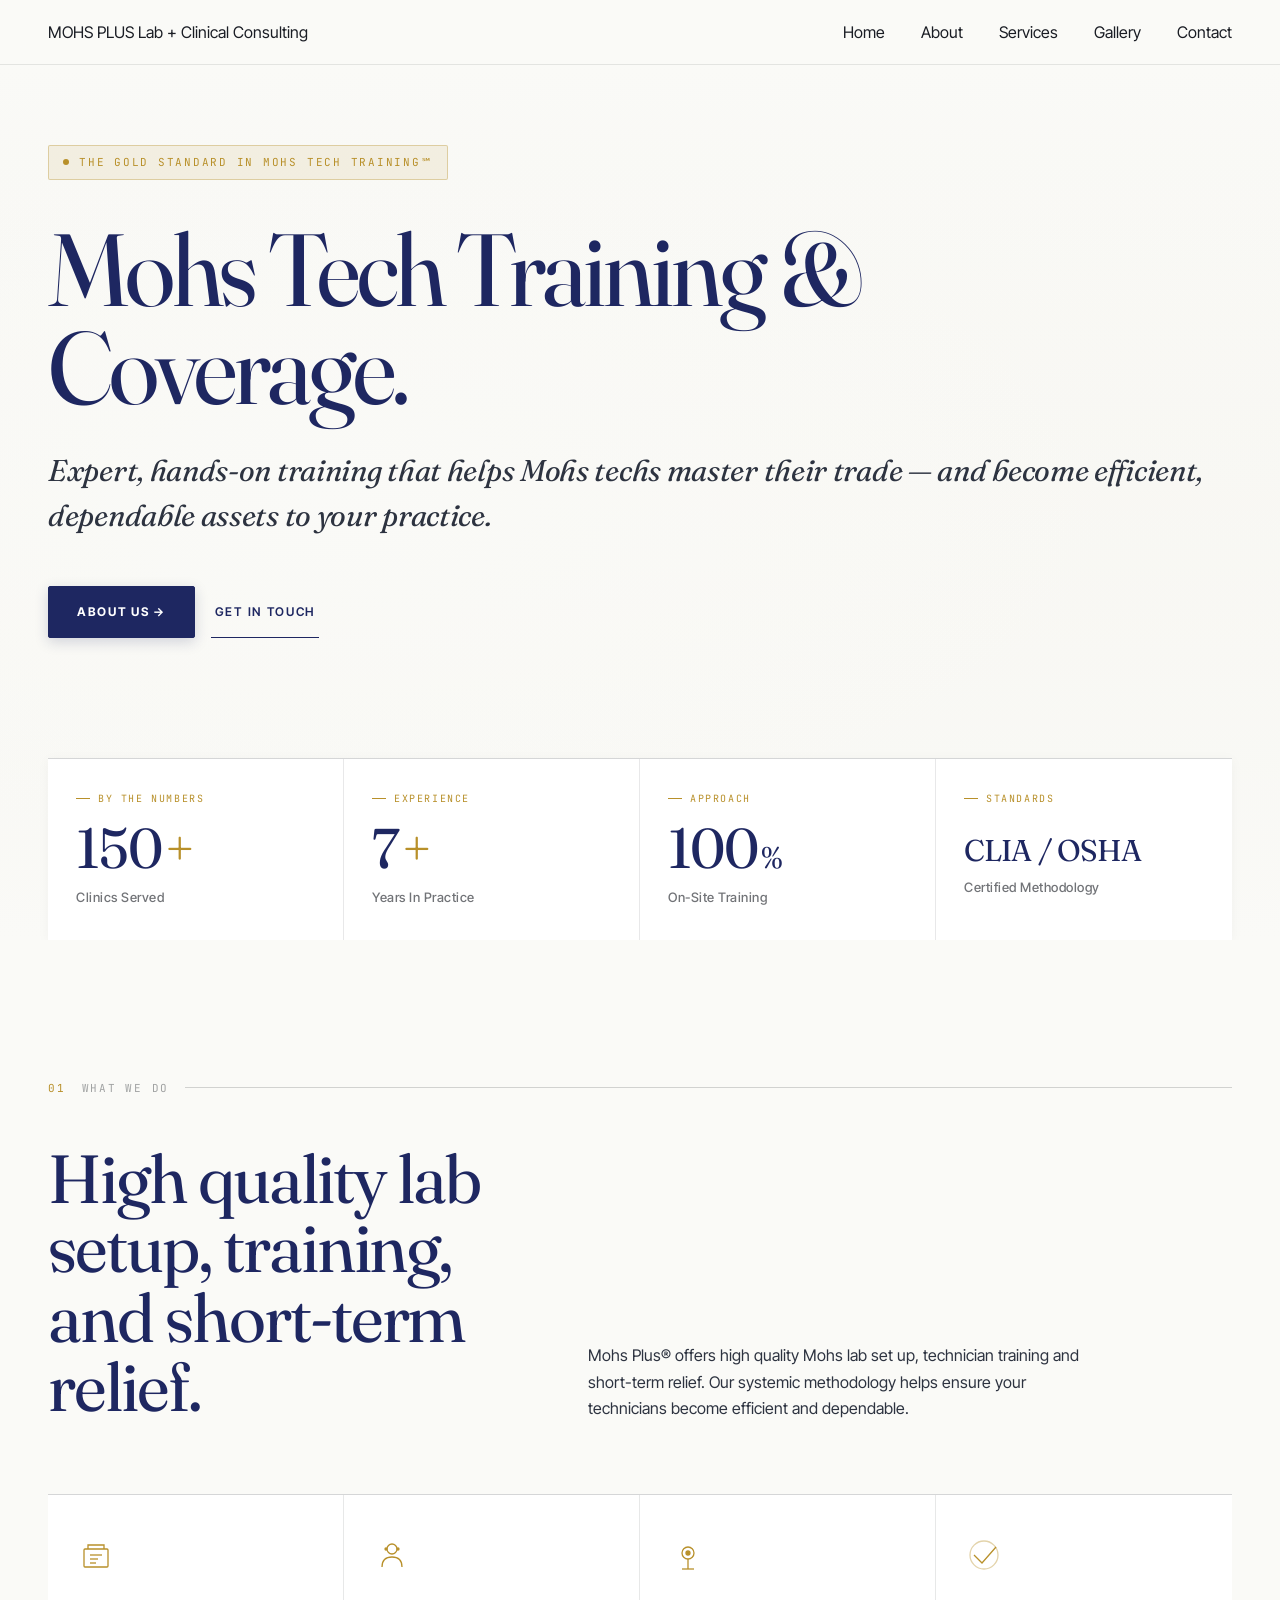
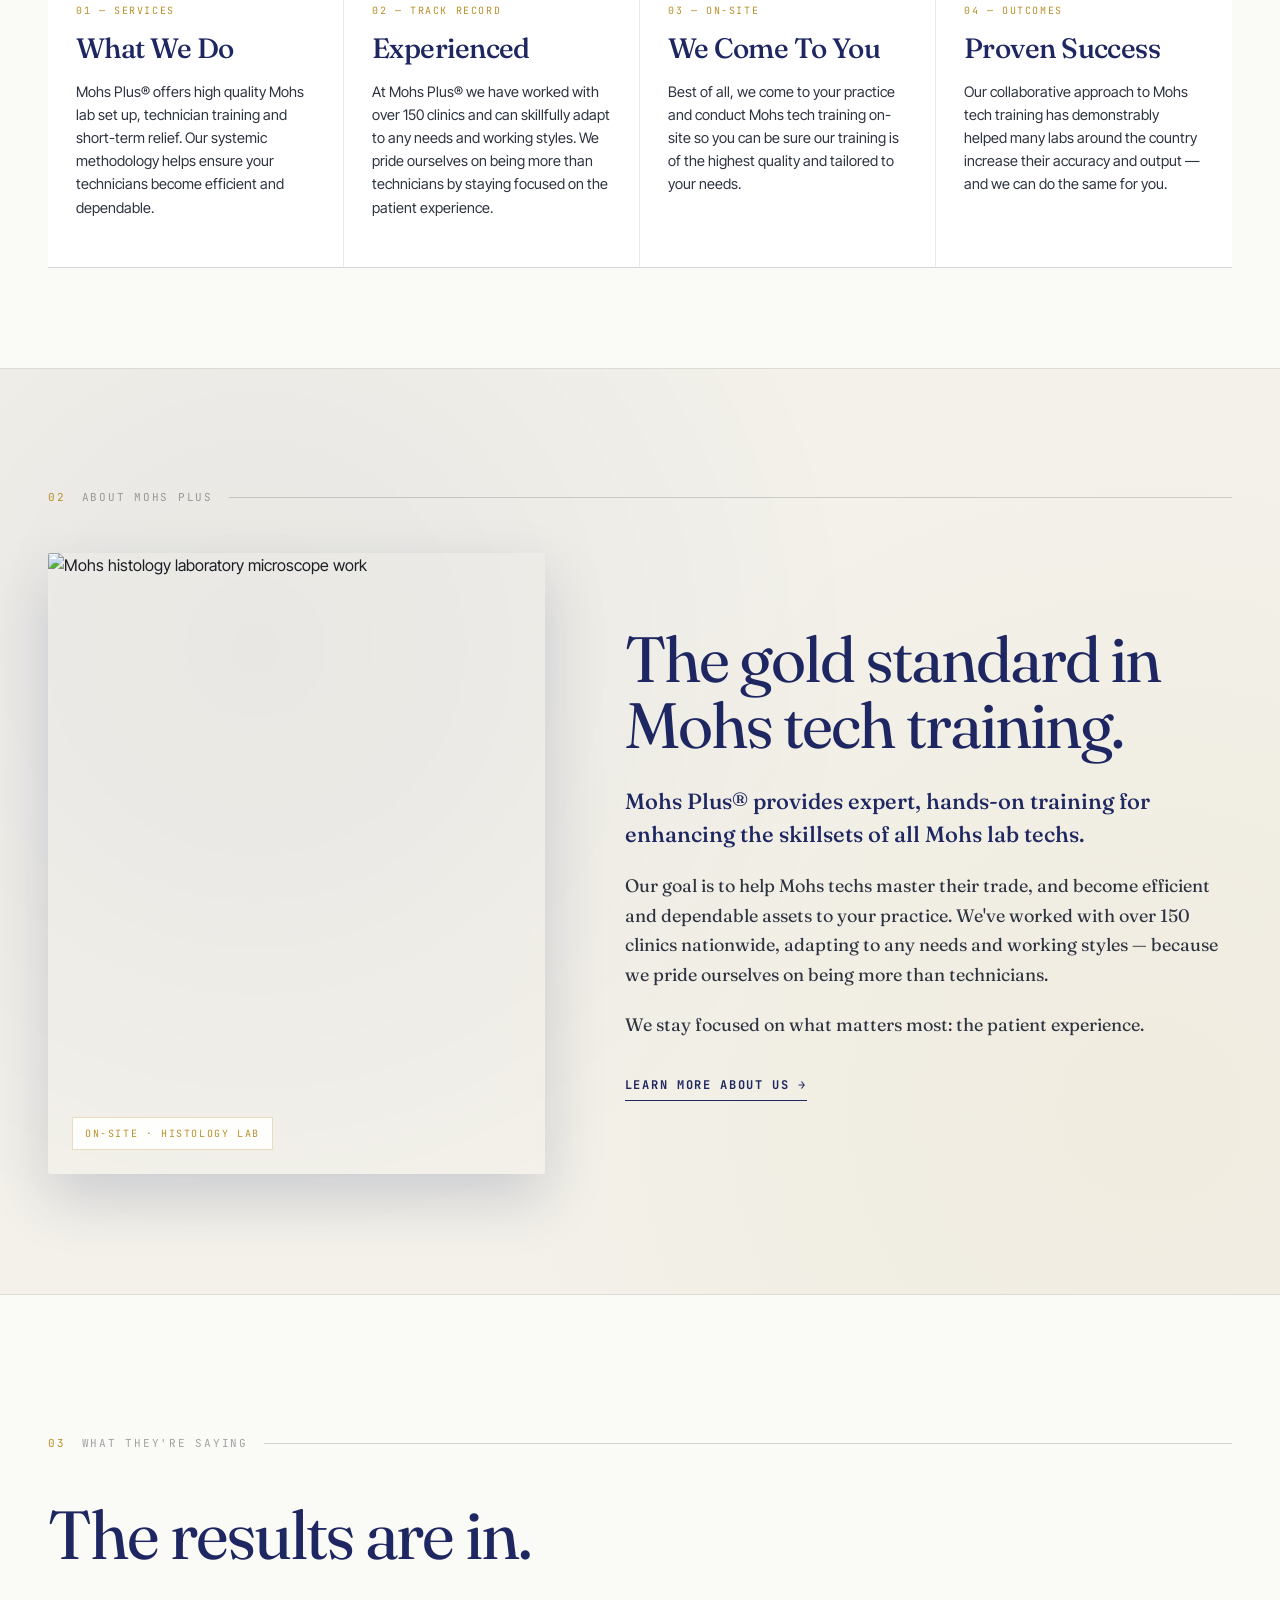
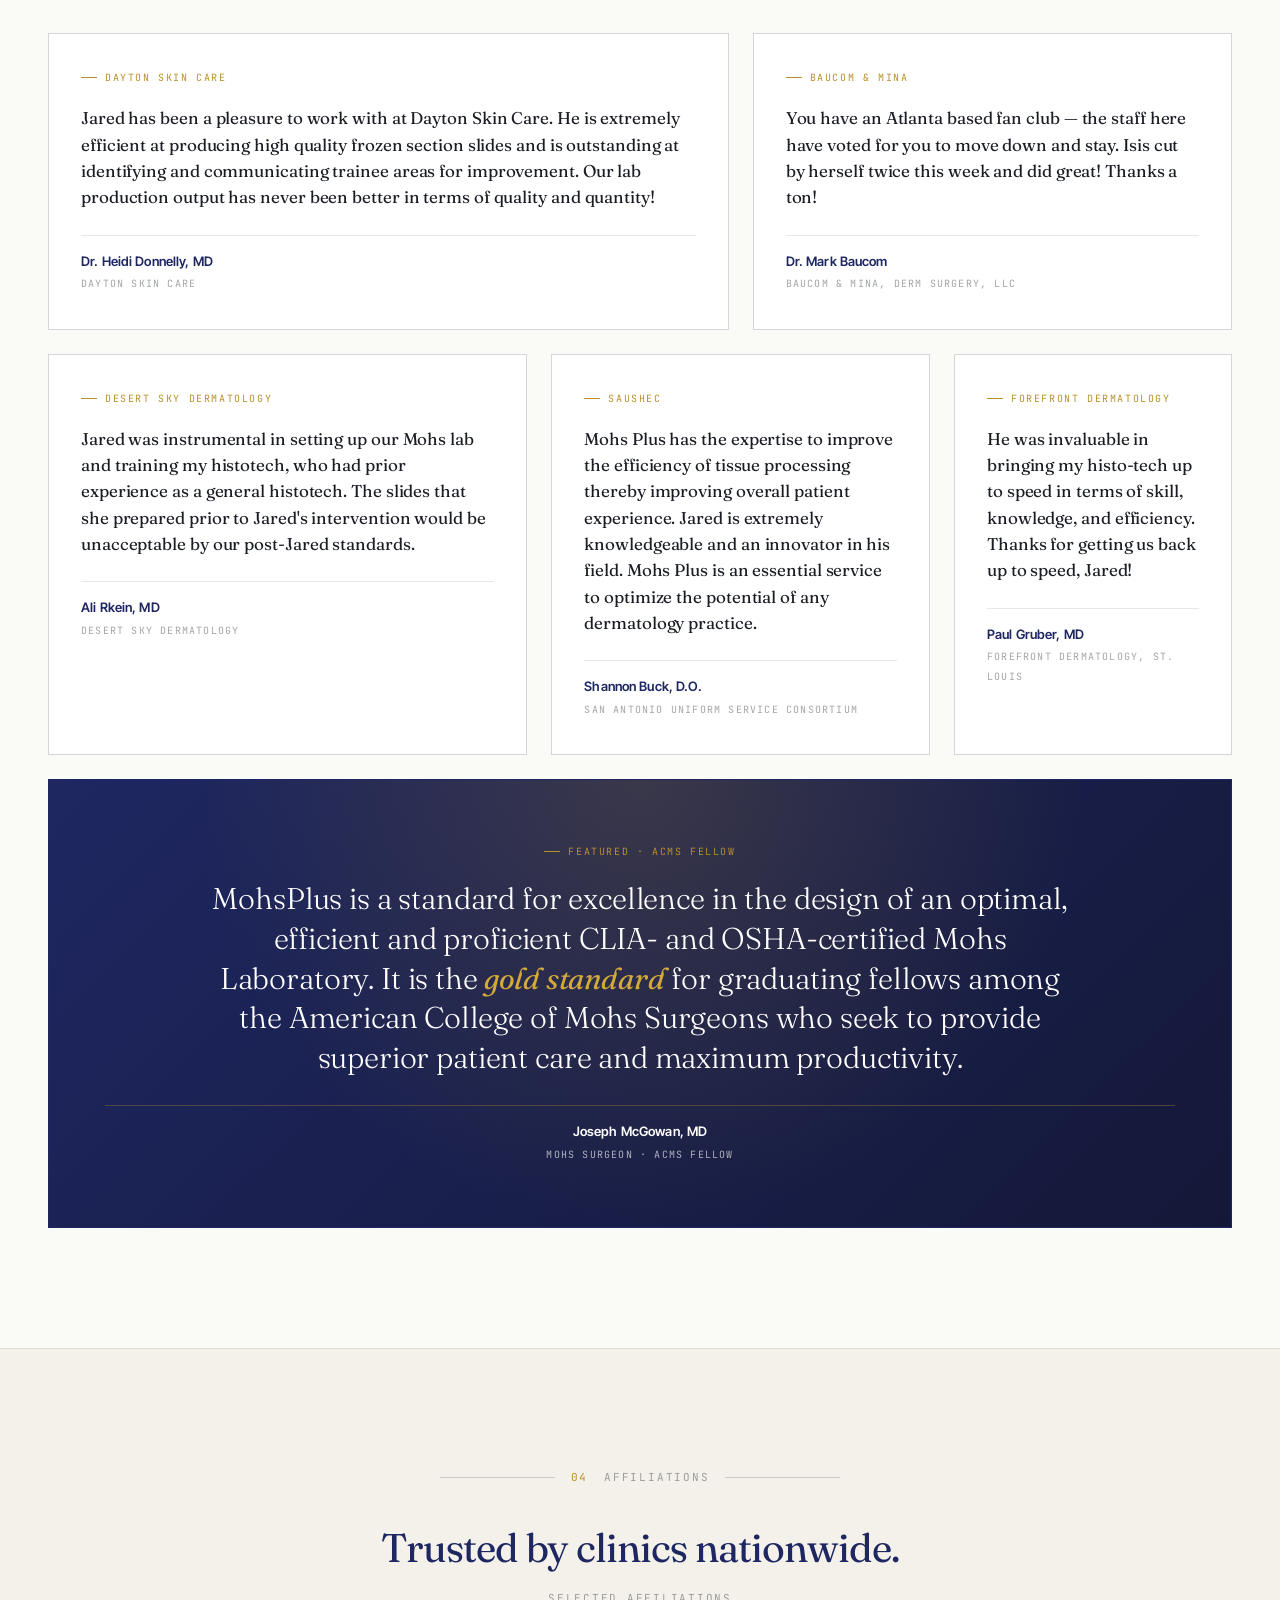
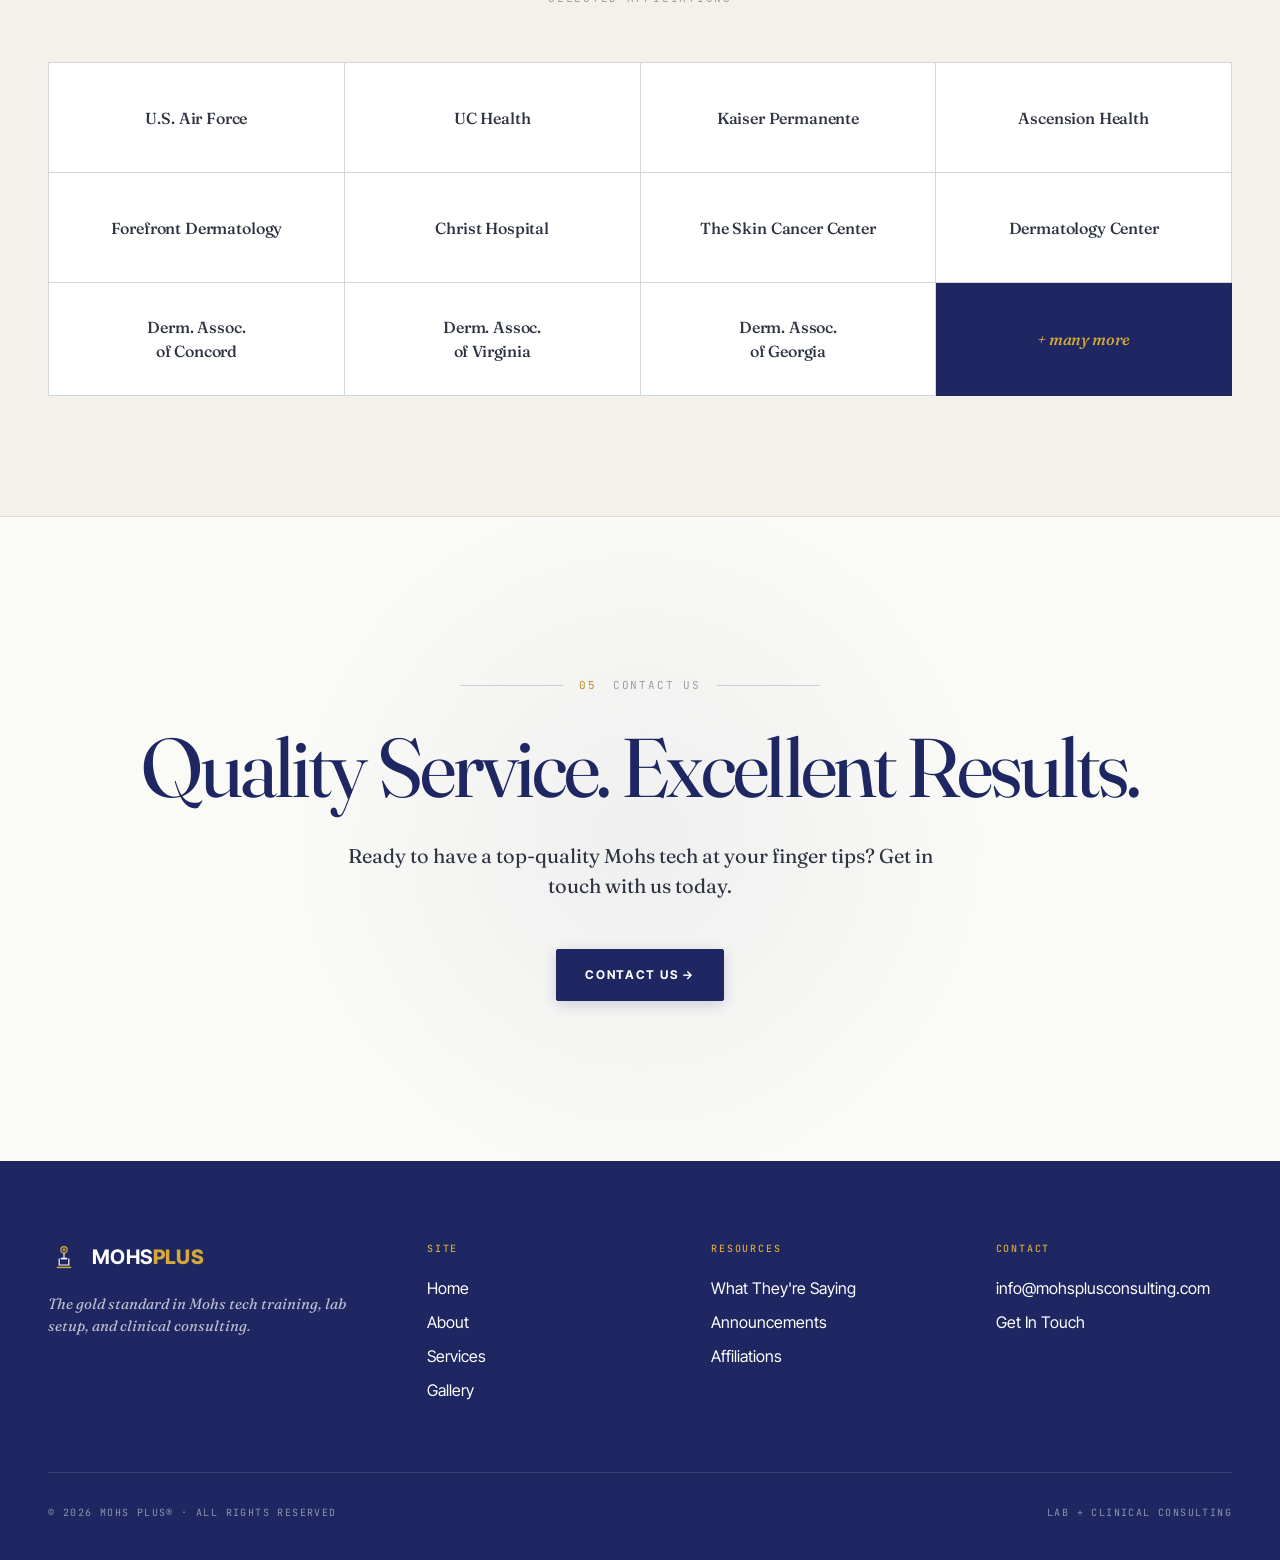
==== commit e787f42a: "chore(site-editor): publish content updates for edfe0119-f90b-43cb-b189-f8aec0d8d383" ====
--- a/index.html
+++ b/index.html
@@ -1,1344 +1,1344 @@
-<!DOCTYPE html>
-<html lang="en">
-<head>
-<meta charset="UTF-8">
-<meta name="viewport" content="width=device-width, initial-scale=1.0">
-<title data-sr-id="seo_title_001">Mohs Plus℠ — The Gold Standard in Mohs Tech Training</title>
-<link rel="preconnect" href="https://fonts.googleapis.com">
-<link rel="preconnect" href="https://fonts.gstatic.com" crossorigin>
-<link href="https://fonts.googleapis.com/css2?family=Fraunces:opsz,wght@9..144,300;9..144,400;9..144,500;9..144,600&family=Inter+Tight:wght@300;400;500;600;700&family=JetBrains+Mono:wght@400;500&display=swap" rel="stylesheet">
-<style>
-:root {
-  --bg: #fafaf7;             /* warm off-white paper */
-  --bg-2: #f3f1ea;           /* slightly warmer panel */
-  --bg-3: #ebe7dc;           /* warmer divider */
-  --surface: #ffffff;
-  --navy: #1e2761;           /* his brand navy */
-  --navy-light: #2d3580;
-  --navy-deep: #141838;
-  --gold: #b8902a;           /* deeper gold for contrast on light */
-  --gold-bright: #d4a93a;
-  --gold-soft: rgba(184, 144, 42, 0.1);
-  --ink: #1a1d24;
-  --ink-2: #2d3340;
-  --ink-dim: rgba(26, 29, 36, 0.62);
-  --ink-faint: rgba(26, 29, 36, 0.4);
-  --line: rgba(26, 29, 36, 0.1);
-  --line-strong: rgba(26, 29, 36, 0.18);
-}
-
-* { box-sizing: border-box; margin: 0; padding: 0; }
-
-html { scroll-behavior: smooth; }
-
-body {
-  font-family: 'Inter Tight', sans-serif;
-  background: var(--bg);
-  color: var(--ink);
-  line-height: 1.5;
-  overflow-x: hidden;
-  -webkit-font-smoothing: antialiased;
-}
-
-/* Subtle paper grain */
-body::after {
-  content: '';
-  position: fixed;
-  inset: 0;
-  pointer-events: none;
-  z-index: 2;
-  background-image: url("data:image/svg+xml,%3Csvg viewBox='0 0 200 200' xmlns='http://www.w3.org/2000/svg'%3E%3Cfilter id='n'%3E%3CfeTurbulence type='fractalNoise' baseFrequency='0.85' numOctaves='2'/%3E%3CfeColorMatrix values='0 0 0 0 0.1 0 0 0 0 0.1 0 0 0 0 0.15 0 0 0 0.5 0'/%3E%3C/filter%3E%3Crect width='100%25' height='100%25' filter='url(%23n)'/%3E%3C/svg%3E");
-  opacity: 0.025;
-  mix-blend-mode: multiply;
-}
-
-main, nav, header, section, footer { position: relative; z-index: 3; }
-
-/* ============ NAV ============ */
-nav {
-  display: flex;
-  align-items: center;
-  justify-content: space-between;
-  padding: 20px 48px;
-  border-bottom: 1px solid var(--line);
-  background: rgba(250, 250, 247, 0.88);
-  backdrop-filter: blur(12px);
-  -webkit-backdrop-filter: blur(12px);
-  position: sticky;
-  top: 0;
-  z-index: 100;
-}
-
-.logo {
-  display: flex;
-  align-items: center;
-  gap: 12px;
-  text-decoration: none;
-  color: var(--ink);
-}
-
-.logo-mark {
-  width: 36px;
-  height: 36px;
-  flex-shrink: 0;
-}
-
-.logo-mark svg { width: 100%; height: 100%; }
-
-.logo-text {
-  display: flex;
-  flex-direction: column;
-  line-height: 1;
-}
-
-.logo-name {
-  font-family: 'Inter Tight', sans-serif;
-  font-weight: 700;
-  font-size: 20px;
-  letter-spacing: 0.02em;
-  color: var(--navy);
-}
-
-.logo-name .plus { color: var(--gold); font-weight: 800; }
-
-.logo-sub {
-  font-size: 9px;
-  letter-spacing: 0.18em;
-  text-transform: uppercase;
-  color: var(--gold);
-  margin-top: 4px;
-  font-family: 'JetBrains Mono', monospace;
-}
-
-.nav-links {
-  display: flex;
-  gap: 36px;
-  list-style: none;
-  align-items: center;
-}
-
-.nav-links a {
-  color: var(--ink-2);
-  text-decoration: none;
-  font-size: 13px;
-  letter-spacing: 0.04em;
-  font-weight: 500;
-  transition: color 0.3s;
-}
-
-.nav-links a:hover { color: var(--gold); }
-.nav-links a.active { color: var(--gold); }
-
-.nav-cta {
-  background: var(--navy);
-  color: #fff !important;
-  padding: 11px 22px;
-  border-radius: 2px;
-  transition: all 0.3s !important;
-  font-weight: 600 !important;
-  font-size: 13px !important;
-  letter-spacing: 0.06em !important;
-  text-transform: uppercase;
-}
-
-.nav-cta:hover { background: var(--gold) !important; color: #fff !important; transform: translateY(-1px); }
-
-/* ============ HERO ============ */
-.hero {
-  padding: 0;
-  position: relative;
-  overflow: hidden;
-  min-height: 680px;
-  display: flex;
-  flex-direction: column;
-}
-
-.hero-bg {
-  position: absolute;
-  inset: 0;
-  z-index: 0;
-  background: linear-gradient(180deg, var(--bg) 0%, var(--bg-2) 100%);
-}
-
-.hero-bg-image {
-  position: absolute;
-  top: 0;
-  right: 0;
-  width: 55%;
-  height: 100%;
-  background-image: url('https://images.unsplash.com/photo-1576086213369-97a306d36557?w=1600&q=80');
-  background-size: cover;
-  background-position: center;
-  opacity: 0.55;
-  mask-image: linear-gradient(90deg, transparent 0%, black 35%, black 100%);
-  -webkit-mask-image: linear-gradient(90deg, transparent 0%, black 35%, black 100%);
-}
-
-.hero-bg-overlay {
-  position: absolute;
-  inset: 0;
-  background:
-    radial-gradient(ellipse at 25% 50%, var(--bg) 0%, transparent 60%),
-    linear-gradient(180deg, transparent 0%, var(--bg) 100%);
-}
-
-.hero-content {
-  position: relative;
-  z-index: 2;
-  padding: 80px 48px 60px;
-  max-width: 1400px;
-  margin: 0 auto;
-  width: 100%;
-  flex: 1;
-  display: flex;
-  flex-direction: column;
-  justify-content: center;
-}
-
-.hero-tag {
-  display: inline-flex;
-  align-items: center;
-  gap: 10px;
-  font-family: 'JetBrains Mono', monospace;
-  font-size: 11px;
-  letter-spacing: 0.16em;
-  text-transform: uppercase;
-  color: var(--gold);
-  margin-bottom: 40px;
-  padding: 8px 14px;
-  border: 1px solid rgba(184, 144, 42, 0.35);
-  border-radius: 2px;
-  background: var(--gold-soft);
-  align-self: flex-start;
-}
-
-.hero-tag .dot {
-  width: 6px;
-  height: 6px;
-  border-radius: 50%;
-  background: var(--gold);
-  animation: pulse 2s infinite;
-}
-
-@keyframes pulse {
-  0%, 100% { opacity: 1; }
-  50% { opacity: 0.4; }
-}
-
-.hero h1 {
-  font-family: 'Fraunces', serif;
-  font-weight: 400;
-  font-size: clamp(48px, 8vw, 112px);
-  line-height: 0.96;
-  letter-spacing: -0.035em;
-  color: var(--navy);
-  max-width: 1100px;
-  margin-bottom: 32px;
-}
-
-.hero h1 .accent {
-  color: var(--gold);
-  font-style: italic;
-  font-weight: 400;
-}
-
-.hero h1 .ampersand {
-  font-family: 'Fraunces', serif;
-  font-style: italic;
-  font-weight: 300;
-  color: var(--ink-dim);
-}
-
-.hero-subhead {
-  font-family: 'Fraunces', serif;
-  font-style: italic;
-  font-weight: 400;
-  font-size: clamp(22px, 2.4vw, 30px);
-  color: var(--ink-2);
-  margin-bottom: 48px;
-  letter-spacing: -0.01em;
-}
-
-.hero-subhead .sm {
-  font-size: 0.5em;
-  vertical-align: super;
-  font-style: normal;
-  letter-spacing: 0.05em;
-  color: var(--gold);
-  margin-left: 2px;
-}
-
-.hero-ctas {
-  display: flex;
-  gap: 16px;
-  align-items: center;
-  flex-wrap: wrap;
-  margin-bottom: 60px;
-}
-
-.btn-primary {
-  background: var(--navy);
-  color: #fff;
-  padding: 16px 28px;
-  border-radius: 2px;
-  text-decoration: none;
-  font-size: 12px;
-  letter-spacing: 0.14em;
-  text-transform: uppercase;
-  font-weight: 700;
-  transition: all 0.3s;
-  display: inline-flex;
-  align-items: center;
-  gap: 12px;
-  border: 1px solid var(--navy);
-  box-shadow: 0 4px 14px rgba(30, 39, 97, 0.18);
-}
-
-.btn-primary:hover {
-  background: var(--gold);
-  border-color: var(--gold);
-  color: #fff;
-  transform: translateX(4px);
-  box-shadow: 0 6px 20px rgba(184, 144, 42, 0.3);
-}
-
-.btn-secondary {
-  color: var(--navy);
-  text-decoration: none;
-  font-size: 12px;
-  letter-spacing: 0.14em;
-  text-transform: uppercase;
-  font-weight: 600;
-  padding: 16px 4px;
-  border-bottom: 1px solid var(--navy);
-  transition: all 0.3s;
-}
-
-.btn-secondary:hover { color: var(--gold); border-color: var(--gold); }
-
-/* Stat strip */
-.stat-strip {
-  display: grid;
-  grid-template-columns: repeat(4, 1fr);
-  border-top: 1px solid var(--line-strong);
-  position: relative;
-  z-index: 2;
-  background: var(--surface);
-  max-width: 1400px;
-  margin: 0 auto;
-  width: calc(100% - 96px);
-  box-shadow: 0 2px 12px rgba(26, 29, 36, 0.04);
-}
-
-.stat {
-  padding: 32px 28px;
-  border-right: 1px solid var(--line);
-  position: relative;
-}
-
-.stat:last-child { border-right: none; }
-
-.stat-tag {
-  font-family: 'JetBrains Mono', monospace;
-  font-size: 10px;
-  color: var(--gold);
-  letter-spacing: 0.16em;
-  text-transform: uppercase;
-  margin-bottom: 14px;
-  display: flex;
-  align-items: center;
-  gap: 8px;
-}
-
-.stat-tag::before {
-  content: '';
-  width: 14px;
-  height: 1px;
-  background: var(--gold);
-}
-
-.stat .num {
-  font-family: 'Fraunces', serif;
-  font-size: 56px;
-  font-weight: 400;
-  line-height: 1;
-  letter-spacing: -0.03em;
-  color: var(--navy);
-  display: flex;
-  align-items: baseline;
-  gap: 4px;
-}
-
-.stat .num .plus { color: var(--gold); font-weight: 500; }
-
-.stat .label {
-  font-family: 'Inter Tight', sans-serif;
-  font-size: 13px;
-  letter-spacing: 0.04em;
-  color: var(--ink-dim);
-  margin-top: 12px;
-  font-weight: 500;
-}
-
-/* ============ SECTION MARKER ============ */
-.section-marker {
-  display: flex;
-  align-items: center;
-  gap: 16px;
-  font-family: 'JetBrains Mono', monospace;
-  font-size: 11px;
-  letter-spacing: 0.16em;
-  text-transform: uppercase;
-  color: var(--ink-faint);
-  margin-bottom: 48px;
-}
-
-.section-marker .line {
-  flex: 1;
-  height: 1px;
-  background: var(--line-strong);
-}
-
-.section-marker .num { color: var(--gold); }
-
-/* ============ SERVICES ============ */
-.services {
-  padding: 140px 48px 100px;
-  max-width: 1400px;
-  margin: 0 auto;
-}
-
-.services-head {
-  display: grid;
-  grid-template-columns: 1fr 1.4fr;
-  gap: 80px;
-  margin-bottom: 72px;
-  align-items: end;
-}
-
-.services h2 {
-  font-family: 'Fraunces', serif;
-  font-size: clamp(40px, 5.5vw, 68px);
-  font-weight: 400;
-  line-height: 1.02;
-  letter-spacing: -0.03em;
-  color: var(--navy);
-}
-
-.services h2 em {
-  font-weight: 400;
-  color: var(--gold);
-  font-style: italic;
-}
-
-.services-intro {
-  font-size: 16px;
-  line-height: 1.65;
-  color: var(--ink-2);
-  max-width: 520px;
-}
-
-.service-grid {
-  display: grid;
-  grid-template-columns: repeat(4, 1fr);
-  gap: 0;
-  border-top: 1px solid var(--line-strong);
-  border-bottom: 1px solid var(--line-strong);
-  background: var(--surface);
-}
-
-.service-card {
-  padding: 40px 28px 48px;
-  border-right: 1px solid var(--line);
-  transition: background 0.4s;
-}
-
-.service-card:last-child { border-right: none; }
-.service-card:hover { background: var(--gold-soft); }
-
-.service-icon {
-  width: 40px;
-  height: 40px;
-  margin-bottom: 28px;
-  color: var(--gold);
-}
-
-.service-icon svg { width: 100%; height: 100%; }
-
-.service-num {
-  font-family: 'JetBrains Mono', monospace;
-  font-size: 10px;
-  color: var(--gold);
-  letter-spacing: 0.16em;
-  margin-bottom: 14px;
-  text-transform: uppercase;
-}
-
-.service-card h3 {
-  font-family: 'Fraunces', serif;
-  font-size: 28px;
-  font-weight: 500;
-  line-height: 1.15;
-  letter-spacing: -0.02em;
-  margin-bottom: 16px;
-  color: var(--navy);
-}
-
-.service-card p {
-  font-size: 14.5px;
-  line-height: 1.6;
-  color: var(--ink-2);
-}
-
-/* ============ FEATURE / ABOUT ============ */
-.feature {
-  padding: 120px 48px;
-  background: var(--bg-2);
-  border-top: 1px solid var(--line);
-  border-bottom: 1px solid var(--line);
-  position: relative;
-  overflow: hidden;
-}
-
-.feature::before {
-  content: '';
-  position: absolute;
-  inset: 0;
-  background:
-    radial-gradient(circle at 20% 30%, rgba(30, 39, 97, 0.05) 0%, transparent 50%),
-    radial-gradient(circle at 90% 80%, rgba(184, 144, 42, 0.06) 0%, transparent 50%);
-}
-
-.feature-inner {
-  max-width: 1400px;
-  margin: 0 auto;
-  position: relative;
-  z-index: 2;
-}
-
-.feature-grid {
-  display: grid;
-  grid-template-columns: 0.9fr 1.1fr;
-  gap: 80px;
-  align-items: center;
-}
-
-.feature-image {
-  position: relative;
-  aspect-ratio: 4/5;
-  overflow: hidden;
-  border-radius: 2px;
-  box-shadow: 0 24px 60px rgba(30, 39, 97, 0.18);
-}
-
-.feature-image img {
-  width: 100%;
-  height: 100%;
-  object-fit: cover;
-}
-
-.feature-image-tag {
-  position: absolute;
-  bottom: 24px;
-  left: 24px;
-  font-family: 'JetBrains Mono', monospace;
-  font-size: 10px;
-  letter-spacing: 0.16em;
-  text-transform: uppercase;
-  color: var(--gold);
-  z-index: 2;
-  background: rgba(255, 255, 255, 0.9);
-  padding: 8px 12px;
-  border: 1px solid rgba(184, 144, 42, 0.3);
-  backdrop-filter: blur(8px);
-}
-
-.feature-text h2 {
-  font-family: 'Fraunces', serif;
-  font-size: clamp(40px, 5vw, 64px);
-  font-weight: 400;
-  line-height: 1.02;
-  letter-spacing: -0.03em;
-  margin-bottom: 28px;
-  color: var(--navy);
-}
-
-.feature-text h2 em { font-style: italic; font-weight: 400; color: var(--gold); }
-
-.feature-text p {
-  font-family: 'Fraunces', serif;
-  font-size: 18px;
-  line-height: 1.65;
-  color: var(--ink-2);
-  margin-bottom: 20px;
-  font-weight: 400;
-}
-
-.feature-text p:last-of-type { margin-bottom: 32px; }
-
-.feature-text .lede {
-  font-size: 22px;
-  color: var(--navy);
-  font-weight: 500;
-  line-height: 1.5;
-}
-
-.feature-cta {
-  display: inline-flex;
-  align-items: center;
-  gap: 12px;
-  color: var(--navy);
-  text-decoration: none;
-  font-size: 12px;
-  letter-spacing: 0.14em;
-  text-transform: uppercase;
-  font-weight: 700;
-  padding-bottom: 6px;
-  border-bottom: 1px solid var(--navy);
-  transition: gap 0.3s, color 0.3s, border-color 0.3s;
-  font-family: 'JetBrains Mono', monospace;
-}
-
-.feature-cta:hover { gap: 18px; color: var(--gold); border-color: var(--gold); }
-
-/* ============ TESTIMONIALS ============ */
-.testimonials {
-  padding: 140px 48px 120px;
-  max-width: 1400px;
-  margin: 0 auto;
-}
-
-.test-header {
-  font-family: 'Fraunces', serif;
-  font-size: clamp(40px, 5.5vw, 68px);
-  font-weight: 400;
-  line-height: 1.02;
-  letter-spacing: -0.03em;
-  max-width: 900px;
-  margin-bottom: 64px;
-  color: var(--navy);
-}
-
-.test-header em { font-weight: 400; color: var(--gold); font-style: italic; }
-
-.test-grid {
-  display: grid;
-  grid-template-columns: repeat(12, 1fr);
-  gap: 24px;
-}
-
-.test {
-  padding: 36px 32px;
-  border: 1px solid var(--line-strong);
-  background: var(--surface);
-  position: relative;
-  transition: all 0.4s;
-  overflow: hidden;
-}
-
-.test::before {
-  content: '';
-  position: absolute;
-  top: 0;
-  left: 0;
-  width: 100%;
-  height: 3px;
-  background: linear-gradient(90deg, transparent, var(--gold), transparent);
-  opacity: 0;
-  transition: opacity 0.4s;
-}
-
-.test:hover {
-  border-color: rgba(184, 144, 42, 0.5);
-  transform: translateY(-3px);
-  box-shadow: 0 12px 30px rgba(30, 39, 97, 0.1);
-}
-.test:hover::before { opacity: 1; }
-
-.test-1 { grid-column: 1 / 8; }
-.test-2 { grid-column: 8 / 13; }
-.test-3 { grid-column: 1 / 6; }
-.test-4 { grid-column: 6 / 10; }
-.test-5 { grid-column: 10 / 13; }
-.test-6 {
-  grid-column: 1 / 13;
-  padding: 64px 56px;
-  text-align: center;
-  background: linear-gradient(135deg, var(--navy) 0%, var(--navy-deep) 100%);
-  border-color: var(--navy);
-  position: relative;
-  color: #fff;
-}
-
-.test-6::after {
-  content: '';
-  position: absolute;
-  inset: 0;
-  background-image: radial-gradient(circle at 50% 0%, rgba(184, 144, 42, 0.2) 0%, transparent 60%);
-  pointer-events: none;
-}
-
-.test-tag {
-  font-family: 'JetBrains Mono', monospace;
-  font-size: 10px;
-  color: var(--gold);
-  letter-spacing: 0.16em;
-  text-transform: uppercase;
-  margin-bottom: 20px;
-  display: flex;
-  align-items: center;
-  gap: 8px;
-}
-
-.test-tag::before {
-  content: '';
-  width: 16px;
-  height: 1px;
-  background: var(--gold);
-}
-
-.test blockquote {
-  font-family: 'Fraunces', serif;
-  font-size: 17px;
-  line-height: 1.55;
-  font-weight: 400;
-  letter-spacing: -0.005em;
-  color: var(--ink);
-  margin-bottom: 24px;
-}
-
-.test-6 blockquote {
-  font-size: 30px;
-  line-height: 1.32;
-  color: #fff;
-  max-width: 880px;
-  margin: 0 auto 28px;
-  font-weight: 300;
-  position: relative;
-  z-index: 2;
-}
-
-.test-6 blockquote em { color: var(--gold-bright); font-weight: 400; font-style: italic; }
-
-.test cite {
-  font-style: normal;
-  font-size: 13px;
-  display: block;
-  padding-top: 16px;
-  border-top: 1px solid var(--line);
-}
-
-.test-6 cite { border-color: rgba(184, 144, 42, 0.35); position: relative; z-index: 2; }
-
-.test cite strong {
-  font-weight: 600;
-  letter-spacing: 0.01em;
-  display: block;
-  margin-bottom: 2px;
-  color: var(--navy);
-  font-family: 'Inter Tight', sans-serif;
-}
-
-.test-6 cite strong { color: #fff; }
-
-.test cite span {
-  color: var(--ink-faint);
-  font-family: 'JetBrains Mono', monospace;
-  font-size: 10px;
-  letter-spacing: 0.12em;
-  text-transform: uppercase;
-}
-
-.test-6 cite span { color: rgba(255, 255, 255, 0.65); }
-
-/* ============ AFFILIATIONS ============ */
-.affiliations {
-  padding: 120px 48px;
-  background: var(--bg-2);
-  border-top: 1px solid var(--line);
-  border-bottom: 1px solid var(--line);
-}
-
-.aff-inner { max-width: 1400px; margin: 0 auto; }
-
-.aff-head { text-align: center; margin-bottom: 56px; }
-
-.aff-head h2 {
-  font-family: 'Fraunces', serif;
-  font-size: 40px;
-  font-weight: 400;
-  letter-spacing: -0.025em;
-  margin-bottom: 12px;
-  color: var(--navy);
-}
-
-.aff-head h2 em { color: var(--gold); font-style: italic; }
-
-.aff-head p {
-  color: var(--ink-faint);
-  font-size: 11px;
-  font-family: 'JetBrains Mono', monospace;
-  letter-spacing: 0.16em;
-  text-transform: uppercase;
-}
-
-.aff-list {
-  display: grid;
-  grid-template-columns: repeat(4, 1fr);
-  gap: 0;
-  border-top: 1px solid var(--line-strong);
-  border-left: 1px solid var(--line-strong);
-  background: var(--surface);
-}
-
-.aff-item {
-  padding: 32px 24px;
-  border-right: 1px solid var(--line-strong);
-  border-bottom: 1px solid var(--line-strong);
-  font-family: 'Fraunces', serif;
-  font-size: 16px;
-  font-weight: 500;
-  letter-spacing: -0.01em;
-  display: flex;
-  align-items: center;
-  justify-content: center;
-  text-align: center;
-  min-height: 110px;
-  transition: all 0.3s;
-  color: var(--ink-2);
-}
-
-.aff-item:hover { background: var(--gold-soft); color: var(--navy); }
-
-.aff-item.featured {
-  background: var(--navy);
-  color: var(--gold-bright);
-  font-style: italic;
-}
-
-/* ============ CTA ============ */
-.cta {
-  padding: 160px 48px;
-  text-align: center;
-  position: relative;
-  overflow: hidden;
-  background: var(--bg);
-}
-
-.cta::before {
-  content: '';
-  position: absolute;
-  inset: 0;
-  background-image:
-    radial-gradient(circle at 50% 50%, rgba(30, 39, 97, 0.05) 0%, transparent 50%);
-}
-
-.cta-inner {
-  max-width: 1000px;
-  margin: 0 auto;
-  position: relative;
-  z-index: 2;
-}
-
-.cta h2 {
-  font-family: 'Fraunces', serif;
-  font-size: clamp(48px, 6.5vw, 96px);
-  font-weight: 400;
-  line-height: 1;
-  letter-spacing: -0.04em;
-  margin-bottom: 32px;
-  color: var(--navy);
-}
-
-.cta h2 em {
-  font-style: italic;
-  font-weight: 400;
-  color: var(--gold);
-  display: block;
-}
-
-.cta p {
-  font-family: 'Fraunces', serif;
-  font-size: 20px;
-  color: var(--ink-2);
-  margin-bottom: 48px;
-  max-width: 600px;
-  margin-left: auto;
-  margin-right: auto;
-  line-height: 1.5;
-  font-weight: 400;
-}
-
-.cta-ctas {
-  display: flex;
-  gap: 16px;
-  justify-content: center;
-  align-items: center;
-  flex-wrap: wrap;
-}
-
-/* ============ FOOTER ============ */
-footer {
-  background: var(--navy);
-  color: #fff;
-  padding: 80px 48px 40px;
-}
-
-.footer-inner { max-width: 1400px; margin: 0 auto; }
-
-.footer-top {
-  display: grid;
-  grid-template-columns: 1.4fr 1fr 1fr 1fr;
-  gap: 48px;
-  padding-bottom: 60px;
-  border-bottom: 1px solid rgba(255, 255, 255, 0.12);
-}
-
-.footer-brand {
-  display: flex;
-  align-items: center;
-  gap: 12px;
-  margin-bottom: 20px;
-}
-
-.footer-brand-mark { width: 32px; height: 32px; }
-
-.footer-brand-text {
-  font-family: 'Inter Tight', sans-serif;
-  font-size: 20px;
-  font-weight: 700;
-  color: #fff;
-  letter-spacing: 0.02em;
-}
-
-.footer-brand-text .plus { color: var(--gold-bright); font-weight: 800; }
-
-.footer-tag {
-  font-family: 'Fraunces', serif;
-  font-style: italic;
-  color: rgba(255, 255, 255, 0.7);
-  font-size: 15px;
-  max-width: 320px;
-  line-height: 1.5;
-  font-weight: 400;
-}
-
-.footer-col h4 {
-  font-family: 'JetBrains Mono', monospace;
-  font-size: 10px;
-  letter-spacing: 0.18em;
-  text-transform: uppercase;
-  color: var(--gold-bright);
-  margin-bottom: 20px;
-  font-weight: 500;
-}
-
-.footer-col ul { list-style: none; }
-.footer-col li { margin-bottom: 10px; }
-.footer-col a {
-  color: rgba(255, 255, 255, 0.78);
-  text-decoration: none;
-  font-size: 14px;
-  transition: color 0.3s;
-}
-.footer-col a:hover { color: var(--gold-bright); }
-
-.footer-bottom {
-  display: flex;
-  justify-content: space-between;
-  align-items: center;
-  padding-top: 32px;
-  font-family: 'JetBrains Mono', monospace;
-  font-size: 10px;
-  color: rgba(255, 255, 255, 0.5);
-  letter-spacing: 0.14em;
-  text-transform: uppercase;
-}
-
-/* ============ RESPONSIVE ============ */
-@media (max-width: 960px) {
-  nav { padding: 16px 20px; }
-  .logo-sub { display: none; }
-  .nav-links { gap: 16px; }
-  .nav-links li:not(:last-child) { display: none; }
-  .hero { min-height: 560px; }
-  .hero-content { padding: 60px 20px 40px; }
-  .hero-bg-image { width: 100%; opacity: 0.28; }
-  .hero h1 { font-size: clamp(42px, 11vw, 64px); }
-  .stat-strip { grid-template-columns: repeat(2, 1fr); width: calc(100% - 40px); }
-  .stat { border-right: none; border-bottom: 1px solid var(--line); }
-  .stat:nth-child(odd) { border-right: 1px solid var(--line); }
-  .services { padding: 80px 20px 60px; }
-  .services-head { grid-template-columns: 1fr; gap: 32px; }
-  .service-grid { grid-template-columns: 1fr 1fr; }
-  .service-card:nth-child(odd) { border-right: 1px solid var(--line); }
-  .service-card:nth-child(-n+2) { border-bottom: 1px solid var(--line); }
-  .feature { padding: 80px 20px; }
-  .feature-grid { grid-template-columns: 1fr; gap: 48px; }
-  .feature-image { aspect-ratio: 3/4; max-width: 400px; margin: 0 auto; }
-  .testimonials { padding: 80px 20px; }
-  .test-grid > * { grid-column: 1 / 13 !important; }
-  .test-6 { padding: 40px 28px; }
-  .test-6 blockquote { font-size: 22px; }
-  .affiliations { padding: 80px 20px; }
-  .aff-list { grid-template-columns: repeat(2, 1fr); }
-  .footer-top { grid-template-columns: 1fr 1fr; gap: 32px; }
-  .cta { padding: 100px 20px; }
-}
-
-/* Reveals */
-.reveal {
-  opacity: 0;
-  transform: translateY(24px);
-  transition: opacity 0.9s cubic-bezier(0.22, 1, 0.36, 1), transform 0.9s cubic-bezier(0.22, 1, 0.36, 1);
-}
-.reveal.in { opacity: 1; transform: translateY(0); }
-
-@keyframes fadeUp {
-  from { opacity: 0; transform: translateY(30px); }
-  to { opacity: 1; transform: translateY(0); }
-}
-
-.hero h1, .hero-subhead, .hero-ctas, .hero-tag {
-  animation: fadeUp 1s cubic-bezier(0.22, 1, 0.36, 1) backwards;
-}
-.hero-tag { animation-delay: 0.1s; }
-.hero h1 { animation-delay: 0.25s; }
-.hero-subhead { animation-delay: 0.45s; }
-.hero-ctas { animation-delay: 0.6s; }
-</style>
-</head>
-<body>
-
-<nav>
-  <a href="#" class="logo" data-sr-id="link_001">MOHS PLUS Lab + Clinical Consulting</a>
-  <ul class="nav-links">
-    <li data-sr-id="txt_048">Home</li>
-    <li data-sr-id="txt_049">About</li>
-    <li data-sr-id="txt_050">Services</li>
-    <li data-sr-id="txt_051">Gallery</li>
-    <li data-sr-id="txt_052">Contact</li>
-  </ul>
-</nav>
-
-<header class="hero">
-  <div class="hero-bg"></div>
-  <div class="hero-bg-image"></div>
-  <div class="hero-bg-overlay"></div>
-
-  <div class="hero-content">
-    <div class="hero-tag">
-      <span class="dot"></span>
-      <span data-sr-id="txt_114">The Gold Standard in Mohs Tech Training℠</span>
-    </div>
-
-    <h1 data-sr-id="txt_001">Mohs Tech Training &amp; Coverage.</h1>
-
-    <p class="hero-subhead" data-sr-id="txt_014">Expert, hands-on training that helps Mohs techs master their trade — and become efficient, dependable assets to your practice.</p>
-
-    <div class="hero-ctas">
-      <a href="#about" class="btn-primary" data-sr-id="link_007">About Us →</a>
-      <a href="#contact" class="btn-secondary" data-sr-id="link_008">Get In Touch</a>
-    </div>
-  </div>
-
-  <div class="stat-strip">
-    <div class="stat">
-      <div class="stat-tag" data-sr-id="txt_066">By the Numbers</div>
-      <div class="num">150<span class="plus">+</span></div>
-      <div class="label" data-sr-id="txt_067">Clinics Served</div>
-    </div>
-    <div class="stat">
-      <div class="stat-tag" data-sr-id="txt_068">Experience</div>
-      <div class="num">7<span class="plus">+</span></div>
-      <div class="label" data-sr-id="txt_069">Years In Practice</div>
-    </div>
-    <div class="stat">
-      <div class="stat-tag" data-sr-id="txt_070">Approach</div>
-      <div class="num">100<span style="font-size:30px">%</span></div>
-      <div class="label" data-sr-id="txt_071">On-Site Training</div>
-    </div>
-    <div class="stat">
-      <div class="stat-tag" data-sr-id="txt_072">Standards</div>
-      <div class="num" style="font-size: 30px; padding-top: 16px;" data-sr-id="txt_073">CLIA / OSHA</div>
-      <div class="label" data-sr-id="txt_074">Certified Methodology</div>
-    </div>
-  </div>
-</header>
-
-<section class="services" id="services">
-  <div class="section-marker">
-    <span class="num" data-sr-id="txt_115">01</span>
-    <span data-sr-id="txt_116">What We Do</span>
-    <span class="line"></span>
-  </div>
-
-  <div class="services-head">
-    <h2 data-sr-id="txt_002">High quality lab setup, training, and short-term relief.</h2>
-    <p class="services-intro" data-sr-id="txt_015">Mohs Plus® offers high quality Mohs lab set up, technician training and short-term relief. Our systemic methodology helps ensure your technicians become efficient and dependable.</p>
-  </div>
-
-  <div class="service-grid">
-    <div class="service-card">
-      <div class="service-icon">
-        <svg viewBox="0 0 40 40" fill="none" stroke="currentColor" stroke-width="1.3">
-          <rect x="8" y="14" width="24" height="18" rx="1"/>
-          <path d="M12 14 L12 10 L28 10 L28 14"/>
-          <line x1="14" y1="20" x2="26" y2="20"/>
-          <line x1="14" y1="24" x2="22" y2="24"/>
-          <line x1="14" y1="28" x2="20" y2="28"/>
-        </svg>
-      </div>
-      <div class="service-num" data-sr-id="txt_077">01 — Services</div>
-      <h3 data-sr-id="txt_007">What We Do</h3>
-      <p data-sr-id="txt_016">Mohs Plus® offers high quality Mohs lab set up, technician training and short-term relief. Our systemic methodology helps ensure your technicians become efficient and dependable.</p>
-    </div>
-    <div class="service-card">
-      <div class="service-icon">
-        <svg viewBox="0 0 40 40" fill="none" stroke="currentColor" stroke-width="1.3">
-          <circle cx="20" cy="14" r="5"/>
-          <path d="M10 32 Q10 22 20 22 Q30 22 30 32"/>
-          <circle cx="14" cy="14" r="1" fill="currentColor"/>
-          <circle cx="26" cy="14" r="1" fill="currentColor"/>
-        </svg>
-      </div>
-      <div class="service-num" data-sr-id="txt_078">02 — Track Record</div>
-      <h3 data-sr-id="txt_008">Experienced</h3>
-      <p data-sr-id="txt_017">At Mohs Plus® we have worked with over 150 clinics and can skillfully adapt to any needs and working styles. We pride ourselves on being more than technicians by staying focused on the patient experience.</p>
-    </div>
-    <div class="service-card">
-      <div class="service-icon">
-        <svg viewBox="0 0 40 40" fill="none" stroke="currentColor" stroke-width="1.3">
-          <circle cx="20" cy="18" r="6"/>
-          <circle cx="20" cy="18" r="2" fill="currentColor"/>
-          <path d="M20 24 L20 34"/>
-          <path d="M14 34 L26 34"/>
-        </svg>
-      </div>
-      <div class="service-num" data-sr-id="txt_079">03 — On-Site</div>
-      <h3 data-sr-id="txt_009">We Come To You</h3>
-      <p data-sr-id="txt_018">Best of all, we come to your practice and conduct Mohs tech training on-site so you can be sure our training is of the highest quality and tailored to your needs.</p>
-    </div>
-    <div class="service-card">
-      <div class="service-icon">
-        <svg viewBox="0 0 40 40" fill="none" stroke="currentColor" stroke-width="1.3">
-          <path d="M10 20 L18 28 L32 12"/>
-          <circle cx="20" cy="20" r="14" opacity="0.4"/>
-        </svg>
-      </div>
-      <div class="service-num" data-sr-id="txt_080">04 — Outcomes</div>
-      <h3 data-sr-id="txt_010">Proven Success</h3>
-      <p data-sr-id="txt_019">Our collaborative approach to Mohs tech training has demonstrably helped many labs around the country increase their accuracy and output — and we can do the same for you.</p>
-    </div>
-  </div>
-</section>
-
-<section class="feature" id="about">
-  <div class="feature-inner">
-    <div class="section-marker">
-      <span class="num" data-sr-id="txt_117">02</span>
-      <span data-sr-id="txt_118">About Mohs Plus</span>
-      <span class="line"></span>
-    </div>
-
-    <div class="feature-grid">
-      <div class="feature-image">
-        <video data-sr-id="img_001" src="" controls="controls" playsinline="playsinline" preload="metadata"></video>
-        <div class="feature-image-tag" data-sr-id="txt_083">On-Site · Histology Lab</div>
-      </div>
-
-      <div class="feature-text">
-        <h2 data-sr-id="txt_003">The gold standard in Mohs tech training.</h2>
-        <p class="lede" data-sr-id="txt_020">Mohs Plus® provides expert, hands-on training for enhancing the skillsets of all Mohs lab techs.</p>
-        <p data-sr-id="txt_021">Our goal is to help Mohs techs master their trade, and become efficient and dependable assets to your practice. We've worked with over 150 clinics nationwide, adapting to any needs and working styles — because we pride ourselves on being more than technicians.</p>
-        <p data-sr-id="txt_022">We stay focused on what matters most: the patient experience.</p>
-        <a href="#contact" class="feature-cta" data-sr-id="link_009">Learn More About Us →</a>
-      </div>
-    </div>
-  </div>
-</section>
-
-<section class="testimonials" id="testimonials">
-  <div class="section-marker">
-    <span class="num" data-sr-id="txt_119">03</span>
-    <span data-sr-id="txt_120">What They're Saying</span>
-    <span class="line"></span>
-  </div>
-
-  <h2 class="test-header" data-sr-id="txt_004">The results are in.</h2>
-
-  <div class="test-grid">
-    <div class="test test-1">
-      <div class="test-tag" data-sr-id="txt_086">Dayton Skin Care</div>
-      <blockquote>Jared has been a pleasure to work with at Dayton Skin Care. He is extremely efficient at producing high quality frozen section slides and is outstanding at identifying and communicating trainee areas for improvement. Our lab production output has never been better in terms of quality and quantity!</blockquote>
-      <cite>
-        <strong>Dr. Heidi Donnelly, MD</strong>
-        <span data-sr-id="txt_121">Dayton Skin Care</span>
-      </cite>
-    </div>
-
-    <div class="test test-2">
-      <div class="test-tag" data-sr-id="txt_088">Baucom &amp; Mina</div>
-      <blockquote>You have an Atlanta based fan club — the staff here have voted for you to move down and stay. Isis cut by herself twice this week and did great! Thanks a ton!</blockquote>
-      <cite>
-        <strong>Dr. Mark Baucom</strong>
-        <span data-sr-id="txt_122">Baucom &amp; Mina, Derm Surgery, LLC</span>
-      </cite>
-    </div>
-
-    <div class="test test-3">
-      <div class="test-tag" data-sr-id="txt_090">Desert Sky Dermatology</div>
-      <blockquote>Jared was instrumental in setting up our Mohs lab and training my histotech, who had prior experience as a general histotech. The slides that she prepared prior to Jared's intervention would be unacceptable by our post-Jared standards.</blockquote>
-      <cite>
-        <strong>Ali Rkein, MD</strong>
-        <span data-sr-id="txt_123">Desert Sky Dermatology</span>
-      </cite>
-    </div>
-
-    <div class="test test-4">
-      <div class="test-tag" data-sr-id="txt_092">SAUSHEC</div>
-      <blockquote>Mohs Plus has the expertise to improve the efficiency of tissue processing thereby improving overall patient experience. Jared is extremely knowledgeable and an innovator in his field. Mohs Plus is an essential service to optimize the potential of any dermatology practice.</blockquote>
-      <cite>
-        <strong>Shannon Buck, D.O.</strong>
-        <span data-sr-id="txt_124">San Antonio Uniform Service Consortium</span>
-      </cite>
-    </div>
-
-    <div class="test test-5">
-      <div class="test-tag" data-sr-id="txt_094">Forefront Dermatology</div>
-      <blockquote>He was invaluable in bringing my histo-tech up to speed in terms of skill, knowledge, and efficiency. Thanks for getting us back up to speed, Jared!</blockquote>
-      <cite>
-        <strong>Paul Gruber, MD</strong>
-        <span data-sr-id="txt_125">Forefront Dermatology, St. Louis</span>
-      </cite>
-    </div>
-
-    <div class="test test-6">
-      <div class="test-tag" style="justify-content: center;" data-sr-id="txt_096">Featured · ACMS Fellow</div>
-      <blockquote>
-        MohsPlus is a standard for excellence in the design of an optimal, efficient and proficient CLIA- and OSHA-certified Mohs Laboratory. It is the <em>gold standard</em> for graduating fellows among the American College of Mohs Surgeons who seek to provide superior patient care and maximum productivity.
-      </blockquote>
-      <cite>
-        <strong>Joseph McGowan, MD</strong>
-        <span data-sr-id="txt_126">Mohs Surgeon · ACMS Fellow</span>
-      </cite>
-    </div>
-  </div>
-</section>
-
-<section class="affiliations">
-  <div class="aff-inner">
-    <div class="aff-head">
-      <div class="section-marker" style="justify-content: center; max-width: 400px; margin: 0 auto 32px;">
-        <span class="line"></span>
-        <span class="num" data-sr-id="txt_127">04</span>
-        <span data-sr-id="txt_128">Affiliations</span>
-        <span class="line"></span>
-      </div>
-      <h2 data-sr-id="txt_005">Trusted by clinics nationwide.</h2>
-      <p data-sr-id="txt_023">Selected Affiliations</p>
-    </div>
-
-    <div class="aff-list">
-      <div class="aff-item" data-sr-id="txt_100">U.S. Air Force</div>
-      <div class="aff-item" data-sr-id="txt_101">UC Health</div>
-      <div class="aff-item" data-sr-id="txt_102">Kaiser Permanente</div>
-      <div class="aff-item" data-sr-id="txt_103">Ascension Health</div>
-      <div class="aff-item" data-sr-id="txt_104">Forefront Dermatology</div>
-      <div class="aff-item" data-sr-id="txt_105">Christ Hospital</div>
-      <div class="aff-item" data-sr-id="txt_106">The Skin Cancer Center</div>
-      <div class="aff-item" data-sr-id="txt_107">Dermatology Center</div>
-      <div class="aff-item">Derm. Assoc.<br>of Concord</div>
-      <div class="aff-item">Derm. Assoc.<br>of Virginia</div>
-      <div class="aff-item">Derm. Assoc.<br>of Georgia</div>
-      <div class="aff-item featured" data-sr-id="txt_108">+ many more</div>
-    </div>
-  </div>
-</section>
-
-<section class="cta" id="contact">
-  <div class="cta-inner">
-    <div class="section-marker" style="justify-content: center; max-width: 360px; margin: 0 auto 32px;">
-      <span class="line"></span>
-      <span class="num" data-sr-id="txt_129">05</span>
-      <span data-sr-id="txt_130">Contact Us</span>
-      <span class="line"></span>
-    </div>
-    <h2 data-sr-id="txt_006">Quality Service. Excellent Results.</h2>
-    <p data-sr-id="txt_024">Ready to have a top-quality Mohs tech at your finger tips? Get in touch with us today.</p>
-    <div class="cta-ctas">
-      <a href="mailto:info@mohsplusconsulting.com" class="btn-primary" data-sr-id="link_010">Contact Us →</a>
-    </div>
-  </div>
-</section>
-
-<footer>
-  <div class="footer-inner">
-    <div class="footer-top">
-      <div>
-        <div class="footer-brand">
-          <div class="footer-brand-mark">
-            <svg viewBox="0 0 40 40" fill="none" stroke-width="1.4">
-              <circle cx="20" cy="11" r="4" stroke="var(--gold-bright)" fill="rgba(212,169,58,0.2)"/>
-              <line x1="20" y1="15" x2="20" y2="22" stroke="#fff"/>
-              <line x1="16" y1="22" x2="24" y2="22" stroke="#fff" stroke-width="2"/>
-              <path d="M14 22 L14 30 L26 30 L26 22" stroke="#fff"/>
-              <line x1="11" y1="33" x2="29" y2="33" stroke="var(--gold-bright)" stroke-width="1.8"/>
-              <circle cx="20" cy="11" r="1.5" fill="var(--gold-bright)"/>
-            </svg>
-          </div>
-          <div class="footer-brand-text">MOHS<span class="plus" data-sr-id="txt_131">PLUS</span></div>
-        </div>
-        <p class="footer-tag" data-sr-id="txt_025">The gold standard in Mohs tech training, lab setup, and clinical consulting.</p>
-      </div>
-      <div class="footer-col">
-        <h4 data-sr-id="txt_011">Site</h4>
-        <ul>
-          <li data-sr-id="txt_053">Home</li>
-          <li data-sr-id="txt_054">About</li>
-          <li data-sr-id="txt_055">Services</li>
-          <li data-sr-id="txt_056">Gallery</li>
-        </ul>
-      </div>
-      <div class="footer-col">
-        <h4 data-sr-id="txt_012">Resources</h4>
-        <ul>
-          <li data-sr-id="txt_057">What They're Saying</li>
-          <li data-sr-id="txt_058">Announcements</li>
-          <li data-sr-id="txt_059">Affiliations</li>
-        </ul>
-      </div>
-      <div class="footer-col">
-        <h4 data-sr-id="txt_013">Contact</h4>
-        <ul>
-          <li data-sr-id="txt_060">info@mohsplusconsulting.com</li>
-          <li data-sr-id="txt_061">Get In Touch</li>
-        </ul>
-      </div>
-    </div>
-    <div class="footer-bottom">
-      <span data-sr-id="txt_132">© 2026 Mohs Plus® · All Rights Reserved</span>
-      <span data-sr-id="txt_133">Lab + Clinical Consulting</span>
-    </div>
-  </div>
-</footer>
-
-<script>
-const io = new IntersectionObserver((entries) => {
-  entries.forEach(e => {
-    if (e.isIntersecting) {
-      e.target.classList.add('in');
-      io.unobserve(e.target);
-    }
-  });
-}, { threshold: 0.12 });
-
-document.querySelectorAll('.service-card, .test, .stat, .aff-item').forEach((el, i) => {
-  el.classList.add('reveal');
-  el.style.transitionDelay = (i % 4) * 80 + 'ms';
-  io.observe(el);
-});
-</script>
-
-</body>
-</html>
+<!DOCTYPE html>
+<html lang="en">
+<head>
+<meta charset="UTF-8">
+<meta name="viewport" content="width=device-width, initial-scale=1.0">
+<title data-sr-id="seo_title_001">Mohs Plus℠ — The Gold Standard in Mohs Tech Training</title>
+<link rel="preconnect" href="https://fonts.googleapis.com">
+<link rel="preconnect" href="https://fonts.gstatic.com" crossorigin>
+<link href="https://fonts.googleapis.com/css2?family=Fraunces:opsz,wght@9..144,300;9..144,400;9..144,500;9..144,600&family=Inter+Tight:wght@300;400;500;600;700&family=JetBrains+Mono:wght@400;500&display=swap" rel="stylesheet">
+<style>
+:root {
+  --bg: #fafaf7;             /* warm off-white paper */
+  --bg-2: #f3f1ea;           /* slightly warmer panel */
+  --bg-3: #ebe7dc;           /* warmer divider */
+  --surface: #ffffff;
+  --navy: #1e2761;           /* his brand navy */
+  --navy-light: #2d3580;
+  --navy-deep: #141838;
+  --gold: #b8902a;           /* deeper gold for contrast on light */
+  --gold-bright: #d4a93a;
+  --gold-soft: rgba(184, 144, 42, 0.1);
+  --ink: #1a1d24;
+  --ink-2: #2d3340;
+  --ink-dim: rgba(26, 29, 36, 0.62);
+  --ink-faint: rgba(26, 29, 36, 0.4);
+  --line: rgba(26, 29, 36, 0.1);
+  --line-strong: rgba(26, 29, 36, 0.18);
+}
+
+* { box-sizing: border-box; margin: 0; padding: 0; }
+
+html { scroll-behavior: smooth; }
+
+body {
+  font-family: 'Inter Tight', sans-serif;
+  background: var(--bg);
+  color: var(--ink);
+  line-height: 1.5;
+  overflow-x: hidden;
+  -webkit-font-smoothing: antialiased;
+}
+
+/* Subtle paper grain */
+body::after {
+  content: '';
+  position: fixed;
+  inset: 0;
+  pointer-events: none;
+  z-index: 2;
+  background-image: url("data:image/svg+xml,%3Csvg viewBox='0 0 200 200' xmlns='http://www.w3.org/2000/svg'%3E%3Cfilter id='n'%3E%3CfeTurbulence type='fractalNoise' baseFrequency='0.85' numOctaves='2'/%3E%3CfeColorMatrix values='0 0 0 0 0.1 0 0 0 0 0.1 0 0 0 0 0.15 0 0 0 0.5 0'/%3E%3C/filter%3E%3Crect width='100%25' height='100%25' filter='url(%23n)'/%3E%3C/svg%3E");
+  opacity: 0.025;
+  mix-blend-mode: multiply;
+}
+
+main, nav, header, section, footer { position: relative; z-index: 3; }
+
+/* ============ NAV ============ */
+nav {
+  display: flex;
+  align-items: center;
+  justify-content: space-between;
+  padding: 20px 48px;
+  border-bottom: 1px solid var(--line);
+  background: rgba(250, 250, 247, 0.88);
+  backdrop-filter: blur(12px);
+  -webkit-backdrop-filter: blur(12px);
+  position: sticky;
+  top: 0;
+  z-index: 100;
+}
+
+.logo {
+  display: flex;
+  align-items: center;
+  gap: 12px;
+  text-decoration: none;
+  color: var(--ink);
+}
+
+.logo-mark {
+  width: 36px;
+  height: 36px;
+  flex-shrink: 0;
+}
+
+.logo-mark svg { width: 100%; height: 100%; }
+
+.logo-text {
+  display: flex;
+  flex-direction: column;
+  line-height: 1;
+}
+
+.logo-name {
+  font-family: 'Inter Tight', sans-serif;
+  font-weight: 700;
+  font-size: 20px;
+  letter-spacing: 0.02em;
+  color: var(--navy);
+}
+
+.logo-name .plus { color: var(--gold); font-weight: 800; }
+
+.logo-sub {
+  font-size: 9px;
+  letter-spacing: 0.18em;
+  text-transform: uppercase;
+  color: var(--gold);
+  margin-top: 4px;
+  font-family: 'JetBrains Mono', monospace;
+}
+
+.nav-links {
+  display: flex;
+  gap: 36px;
+  list-style: none;
+  align-items: center;
+}
+
+.nav-links a {
+  color: var(--ink-2);
+  text-decoration: none;
+  font-size: 13px;
+  letter-spacing: 0.04em;
+  font-weight: 500;
+  transition: color 0.3s;
+}
+
+.nav-links a:hover { color: var(--gold); }
+.nav-links a.active { color: var(--gold); }
+
+.nav-cta {
+  background: var(--navy);
+  color: #fff !important;
+  padding: 11px 22px;
+  border-radius: 2px;
+  transition: all 0.3s !important;
+  font-weight: 600 !important;
+  font-size: 13px !important;
+  letter-spacing: 0.06em !important;
+  text-transform: uppercase;
+}
+
+.nav-cta:hover { background: var(--gold) !important; color: #fff !important; transform: translateY(-1px); }
+
+/* ============ HERO ============ */
+.hero {
+  padding: 0;
+  position: relative;
+  overflow: hidden;
+  min-height: 680px;
+  display: flex;
+  flex-direction: column;
+}
+
+.hero-bg {
+  position: absolute;
+  inset: 0;
+  z-index: 0;
+  background: linear-gradient(180deg, var(--bg) 0%, var(--bg-2) 100%);
+}
+
+.hero-bg-image {
+  position: absolute;
+  top: 0;
+  right: 0;
+  width: 55%;
+  height: 100%;
+  background-image: url('https://images.unsplash.com/photo-1576086213369-97a306d36557?w=1600&q=80');
+  background-size: cover;
+  background-position: center;
+  opacity: 0.55;
+  mask-image: linear-gradient(90deg, transparent 0%, black 35%, black 100%);
+  -webkit-mask-image: linear-gradient(90deg, transparent 0%, black 35%, black 100%);
+}
+
+.hero-bg-overlay {
+  position: absolute;
+  inset: 0;
+  background:
+    radial-gradient(ellipse at 25% 50%, var(--bg) 0%, transparent 60%),
+    linear-gradient(180deg, transparent 0%, var(--bg) 100%);
+}
+
+.hero-content {
+  position: relative;
+  z-index: 2;
+  padding: 80px 48px 60px;
+  max-width: 1400px;
+  margin: 0 auto;
+  width: 100%;
+  flex: 1;
+  display: flex;
+  flex-direction: column;
+  justify-content: center;
+}
+
+.hero-tag {
+  display: inline-flex;
+  align-items: center;
+  gap: 10px;
+  font-family: 'JetBrains Mono', monospace;
+  font-size: 11px;
+  letter-spacing: 0.16em;
+  text-transform: uppercase;
+  color: var(--gold);
+  margin-bottom: 40px;
+  padding: 8px 14px;
+  border: 1px solid rgba(184, 144, 42, 0.35);
+  border-radius: 2px;
+  background: var(--gold-soft);
+  align-self: flex-start;
+}
+
+.hero-tag .dot {
+  width: 6px;
+  height: 6px;
+  border-radius: 50%;
+  background: var(--gold);
+  animation: pulse 2s infinite;
+}
+
+@keyframes pulse {
+  0%, 100% { opacity: 1; }
+  50% { opacity: 0.4; }
+}
+
+.hero h1 {
+  font-family: 'Fraunces', serif;
+  font-weight: 400;
+  font-size: clamp(48px, 8vw, 112px);
+  line-height: 0.96;
+  letter-spacing: -0.035em;
+  color: var(--navy);
+  max-width: 1100px;
+  margin-bottom: 32px;
+}
+
+.hero h1 .accent {
+  color: var(--gold);
+  font-style: italic;
+  font-weight: 400;
+}
+
+.hero h1 .ampersand {
+  font-family: 'Fraunces', serif;
+  font-style: italic;
+  font-weight: 300;
+  color: var(--ink-dim);
+}
+
+.hero-subhead {
+  font-family: 'Fraunces', serif;
+  font-style: italic;
+  font-weight: 400;
+  font-size: clamp(22px, 2.4vw, 30px);
+  color: var(--ink-2);
+  margin-bottom: 48px;
+  letter-spacing: -0.01em;
+}
+
+.hero-subhead .sm {
+  font-size: 0.5em;
+  vertical-align: super;
+  font-style: normal;
+  letter-spacing: 0.05em;
+  color: var(--gold);
+  margin-left: 2px;
+}
+
+.hero-ctas {
+  display: flex;
+  gap: 16px;
+  align-items: center;
+  flex-wrap: wrap;
+  margin-bottom: 60px;
+}
+
+.btn-primary {
+  background: var(--navy);
+  color: #fff;
+  padding: 16px 28px;
+  border-radius: 2px;
+  text-decoration: none;
+  font-size: 12px;
+  letter-spacing: 0.14em;
+  text-transform: uppercase;
+  font-weight: 700;
+  transition: all 0.3s;
+  display: inline-flex;
+  align-items: center;
+  gap: 12px;
+  border: 1px solid var(--navy);
+  box-shadow: 0 4px 14px rgba(30, 39, 97, 0.18);
+}
+
+.btn-primary:hover {
+  background: var(--gold);
+  border-color: var(--gold);
+  color: #fff;
+  transform: translateX(4px);
+  box-shadow: 0 6px 20px rgba(184, 144, 42, 0.3);
+}
+
+.btn-secondary {
+  color: var(--navy);
+  text-decoration: none;
+  font-size: 12px;
+  letter-spacing: 0.14em;
+  text-transform: uppercase;
+  font-weight: 600;
+  padding: 16px 4px;
+  border-bottom: 1px solid var(--navy);
+  transition: all 0.3s;
+}
+
+.btn-secondary:hover { color: var(--gold); border-color: var(--gold); }
+
+/* Stat strip */
+.stat-strip {
+  display: grid;
+  grid-template-columns: repeat(4, 1fr);
+  border-top: 1px solid var(--line-strong);
+  position: relative;
+  z-index: 2;
+  background: var(--surface);
+  max-width: 1400px;
+  margin: 0 auto;
+  width: calc(100% - 96px);
+  box-shadow: 0 2px 12px rgba(26, 29, 36, 0.04);
+}
+
+.stat {
+  padding: 32px 28px;
+  border-right: 1px solid var(--line);
+  position: relative;
+}
+
+.stat:last-child { border-right: none; }
+
+.stat-tag {
+  font-family: 'JetBrains Mono', monospace;
+  font-size: 10px;
+  color: var(--gold);
+  letter-spacing: 0.16em;
+  text-transform: uppercase;
+  margin-bottom: 14px;
+  display: flex;
+  align-items: center;
+  gap: 8px;
+}
+
+.stat-tag::before {
+  content: '';
+  width: 14px;
+  height: 1px;
+  background: var(--gold);
+}
+
+.stat .num {
+  font-family: 'Fraunces', serif;
+  font-size: 56px;
+  font-weight: 400;
+  line-height: 1;
+  letter-spacing: -0.03em;
+  color: var(--navy);
+  display: flex;
+  align-items: baseline;
+  gap: 4px;
+}
+
+.stat .num .plus { color: var(--gold); font-weight: 500; }
+
+.stat .label {
+  font-family: 'Inter Tight', sans-serif;
+  font-size: 13px;
+  letter-spacing: 0.04em;
+  color: var(--ink-dim);
+  margin-top: 12px;
+  font-weight: 500;
+}
+
+/* ============ SECTION MARKER ============ */
+.section-marker {
+  display: flex;
+  align-items: center;
+  gap: 16px;
+  font-family: 'JetBrains Mono', monospace;
+  font-size: 11px;
+  letter-spacing: 0.16em;
+  text-transform: uppercase;
+  color: var(--ink-faint);
+  margin-bottom: 48px;
+}
+
+.section-marker .line {
+  flex: 1;
+  height: 1px;
+  background: var(--line-strong);
+}
+
+.section-marker .num { color: var(--gold); }
+
+/* ============ SERVICES ============ */
+.services {
+  padding: 140px 48px 100px;
+  max-width: 1400px;
+  margin: 0 auto;
+}
+
+.services-head {
+  display: grid;
+  grid-template-columns: 1fr 1.4fr;
+  gap: 80px;
+  margin-bottom: 72px;
+  align-items: end;
+}
+
+.services h2 {
+  font-family: 'Fraunces', serif;
+  font-size: clamp(40px, 5.5vw, 68px);
+  font-weight: 400;
+  line-height: 1.02;
+  letter-spacing: -0.03em;
+  color: var(--navy);
+}
+
+.services h2 em {
+  font-weight: 400;
+  color: var(--gold);
+  font-style: italic;
+}
+
+.services-intro {
+  font-size: 16px;
+  line-height: 1.65;
+  color: var(--ink-2);
+  max-width: 520px;
+}
+
+.service-grid {
+  display: grid;
+  grid-template-columns: repeat(4, 1fr);
+  gap: 0;
+  border-top: 1px solid var(--line-strong);
+  border-bottom: 1px solid var(--line-strong);
+  background: var(--surface);
+}
+
+.service-card {
+  padding: 40px 28px 48px;
+  border-right: 1px solid var(--line);
+  transition: background 0.4s;
+}
+
+.service-card:last-child { border-right: none; }
+.service-card:hover { background: var(--gold-soft); }
+
+.service-icon {
+  width: 40px;
+  height: 40px;
+  margin-bottom: 28px;
+  color: var(--gold);
+}
+
+.service-icon svg { width: 100%; height: 100%; }
+
+.service-num {
+  font-family: 'JetBrains Mono', monospace;
+  font-size: 10px;
+  color: var(--gold);
+  letter-spacing: 0.16em;
+  margin-bottom: 14px;
+  text-transform: uppercase;
+}
+
+.service-card h3 {
+  font-family: 'Fraunces', serif;
+  font-size: 28px;
+  font-weight: 500;
+  line-height: 1.15;
+  letter-spacing: -0.02em;
+  margin-bottom: 16px;
+  color: var(--navy);
+}
+
+.service-card p {
+  font-size: 14.5px;
+  line-height: 1.6;
+  color: var(--ink-2);
+}
+
+/* ============ FEATURE / ABOUT ============ */
+.feature {
+  padding: 120px 48px;
+  background: var(--bg-2);
+  border-top: 1px solid var(--line);
+  border-bottom: 1px solid var(--line);
+  position: relative;
+  overflow: hidden;
+}
+
+.feature::before {
+  content: '';
+  position: absolute;
+  inset: 0;
+  background:
+    radial-gradient(circle at 20% 30%, rgba(30, 39, 97, 0.05) 0%, transparent 50%),
+    radial-gradient(circle at 90% 80%, rgba(184, 144, 42, 0.06) 0%, transparent 50%);
+}
+
+.feature-inner {
+  max-width: 1400px;
+  margin: 0 auto;
+  position: relative;
+  z-index: 2;
+}
+
+.feature-grid {
+  display: grid;
+  grid-template-columns: 0.9fr 1.1fr;
+  gap: 80px;
+  align-items: center;
+}
+
+.feature-image {
+  position: relative;
+  aspect-ratio: 4/5;
+  overflow: hidden;
+  border-radius: 2px;
+  box-shadow: 0 24px 60px rgba(30, 39, 97, 0.18);
+}
+
+.feature-image img {
+  width: 100%;
+  height: 100%;
+  object-fit: cover;
+}
+
+.feature-image-tag {
+  position: absolute;
+  bottom: 24px;
+  left: 24px;
+  font-family: 'JetBrains Mono', monospace;
+  font-size: 10px;
+  letter-spacing: 0.16em;
+  text-transform: uppercase;
+  color: var(--gold);
+  z-index: 2;
+  background: rgba(255, 255, 255, 0.9);
+  padding: 8px 12px;
+  border: 1px solid rgba(184, 144, 42, 0.3);
+  backdrop-filter: blur(8px);
+}
+
+.feature-text h2 {
+  font-family: 'Fraunces', serif;
+  font-size: clamp(40px, 5vw, 64px);
+  font-weight: 400;
+  line-height: 1.02;
+  letter-spacing: -0.03em;
+  margin-bottom: 28px;
+  color: var(--navy);
+}
+
+.feature-text h2 em { font-style: italic; font-weight: 400; color: var(--gold); }
+
+.feature-text p {
+  font-family: 'Fraunces', serif;
+  font-size: 18px;
+  line-height: 1.65;
+  color: var(--ink-2);
+  margin-bottom: 20px;
+  font-weight: 400;
+}
+
+.feature-text p:last-of-type { margin-bottom: 32px; }
+
+.feature-text .lede {
+  font-size: 22px;
+  color: var(--navy);
+  font-weight: 500;
+  line-height: 1.5;
+}
+
+.feature-cta {
+  display: inline-flex;
+  align-items: center;
+  gap: 12px;
+  color: var(--navy);
+  text-decoration: none;
+  font-size: 12px;
+  letter-spacing: 0.14em;
+  text-transform: uppercase;
+  font-weight: 700;
+  padding-bottom: 6px;
+  border-bottom: 1px solid var(--navy);
+  transition: gap 0.3s, color 0.3s, border-color 0.3s;
+  font-family: 'JetBrains Mono', monospace;
+}
+
+.feature-cta:hover { gap: 18px; color: var(--gold); border-color: var(--gold); }
+
+/* ============ TESTIMONIALS ============ */
+.testimonials {
+  padding: 140px 48px 120px;
+  max-width: 1400px;
+  margin: 0 auto;
+}
+
+.test-header {
+  font-family: 'Fraunces', serif;
+  font-size: clamp(40px, 5.5vw, 68px);
+  font-weight: 400;
+  line-height: 1.02;
+  letter-spacing: -0.03em;
+  max-width: 900px;
+  margin-bottom: 64px;
+  color: var(--navy);
+}
+
+.test-header em { font-weight: 400; color: var(--gold); font-style: italic; }
+
+.test-grid {
+  display: grid;
+  grid-template-columns: repeat(12, 1fr);
+  gap: 24px;
+}
+
+.test {
+  padding: 36px 32px;
+  border: 1px solid var(--line-strong);
+  background: var(--surface);
+  position: relative;
+  transition: all 0.4s;
+  overflow: hidden;
+}
+
+.test::before {
+  content: '';
+  position: absolute;
+  top: 0;
+  left: 0;
+  width: 100%;
+  height: 3px;
+  background: linear-gradient(90deg, transparent, var(--gold), transparent);
+  opacity: 0;
+  transition: opacity 0.4s;
+}
+
+.test:hover {
+  border-color: rgba(184, 144, 42, 0.5);
+  transform: translateY(-3px);
+  box-shadow: 0 12px 30px rgba(30, 39, 97, 0.1);
+}
+.test:hover::before { opacity: 1; }
+
+.test-1 { grid-column: 1 / 8; }
+.test-2 { grid-column: 8 / 13; }
+.test-3 { grid-column: 1 / 6; }
+.test-4 { grid-column: 6 / 10; }
+.test-5 { grid-column: 10 / 13; }
+.test-6 {
+  grid-column: 1 / 13;
+  padding: 64px 56px;
+  text-align: center;
+  background: linear-gradient(135deg, var(--navy) 0%, var(--navy-deep) 100%);
+  border-color: var(--navy);
+  position: relative;
+  color: #fff;
+}
+
+.test-6::after {
+  content: '';
+  position: absolute;
+  inset: 0;
+  background-image: radial-gradient(circle at 50% 0%, rgba(184, 144, 42, 0.2) 0%, transparent 60%);
+  pointer-events: none;
+}
+
+.test-tag {
+  font-family: 'JetBrains Mono', monospace;
+  font-size: 10px;
+  color: var(--gold);
+  letter-spacing: 0.16em;
+  text-transform: uppercase;
+  margin-bottom: 20px;
+  display: flex;
+  align-items: center;
+  gap: 8px;
+}
+
+.test-tag::before {
+  content: '';
+  width: 16px;
+  height: 1px;
+  background: var(--gold);
+}
+
+.test blockquote {
+  font-family: 'Fraunces', serif;
+  font-size: 17px;
+  line-height: 1.55;
+  font-weight: 400;
+  letter-spacing: -0.005em;
+  color: var(--ink);
+  margin-bottom: 24px;
+}
+
+.test-6 blockquote {
+  font-size: 30px;
+  line-height: 1.32;
+  color: #fff;
+  max-width: 880px;
+  margin: 0 auto 28px;
+  font-weight: 300;
+  position: relative;
+  z-index: 2;
+}
+
+.test-6 blockquote em { color: var(--gold-bright); font-weight: 400; font-style: italic; }
+
+.test cite {
+  font-style: normal;
+  font-size: 13px;
+  display: block;
+  padding-top: 16px;
+  border-top: 1px solid var(--line);
+}
+
+.test-6 cite { border-color: rgba(184, 144, 42, 0.35); position: relative; z-index: 2; }
+
+.test cite strong {
+  font-weight: 600;
+  letter-spacing: 0.01em;
+  display: block;
+  margin-bottom: 2px;
+  color: var(--navy);
+  font-family: 'Inter Tight', sans-serif;
+}
+
+.test-6 cite strong { color: #fff; }
+
+.test cite span {
+  color: var(--ink-faint);
+  font-family: 'JetBrains Mono', monospace;
+  font-size: 10px;
+  letter-spacing: 0.12em;
+  text-transform: uppercase;
+}
+
+.test-6 cite span { color: rgba(255, 255, 255, 0.65); }
+
+/* ============ AFFILIATIONS ============ */
+.affiliations {
+  padding: 120px 48px;
+  background: var(--bg-2);
+  border-top: 1px solid var(--line);
+  border-bottom: 1px solid var(--line);
+}
+
+.aff-inner { max-width: 1400px; margin: 0 auto; }
+
+.aff-head { text-align: center; margin-bottom: 56px; }
+
+.aff-head h2 {
+  font-family: 'Fraunces', serif;
+  font-size: 40px;
+  font-weight: 400;
+  letter-spacing: -0.025em;
+  margin-bottom: 12px;
+  color: var(--navy);
+}
+
+.aff-head h2 em { color: var(--gold); font-style: italic; }
+
+.aff-head p {
+  color: var(--ink-faint);
+  font-size: 11px;
+  font-family: 'JetBrains Mono', monospace;
+  letter-spacing: 0.16em;
+  text-transform: uppercase;
+}
+
+.aff-list {
+  display: grid;
+  grid-template-columns: repeat(4, 1fr);
+  gap: 0;
+  border-top: 1px solid var(--line-strong);
+  border-left: 1px solid var(--line-strong);
+  background: var(--surface);
+}
+
+.aff-item {
+  padding: 32px 24px;
+  border-right: 1px solid var(--line-strong);
+  border-bottom: 1px solid var(--line-strong);
+  font-family: 'Fraunces', serif;
+  font-size: 16px;
+  font-weight: 500;
+  letter-spacing: -0.01em;
+  display: flex;
+  align-items: center;
+  justify-content: center;
+  text-align: center;
+  min-height: 110px;
+  transition: all 0.3s;
+  color: var(--ink-2);
+}
+
+.aff-item:hover { background: var(--gold-soft); color: var(--navy); }
+
+.aff-item.featured {
+  background: var(--navy);
+  color: var(--gold-bright);
+  font-style: italic;
+}
+
+/* ============ CTA ============ */
+.cta {
+  padding: 160px 48px;
+  text-align: center;
+  position: relative;
+  overflow: hidden;
+  background: var(--bg);
+}
+
+.cta::before {
+  content: '';
+  position: absolute;
+  inset: 0;
+  background-image:
+    radial-gradient(circle at 50% 50%, rgba(30, 39, 97, 0.05) 0%, transparent 50%);
+}
+
+.cta-inner {
+  max-width: 1000px;
+  margin: 0 auto;
+  position: relative;
+  z-index: 2;
+}
+
+.cta h2 {
+  font-family: 'Fraunces', serif;
+  font-size: clamp(48px, 6.5vw, 96px);
+  font-weight: 400;
+  line-height: 1;
+  letter-spacing: -0.04em;
+  margin-bottom: 32px;
+  color: var(--navy);
+}
+
+.cta h2 em {
+  font-style: italic;
+  font-weight: 400;
+  color: var(--gold);
+  display: block;
+}
+
+.cta p {
+  font-family: 'Fraunces', serif;
+  font-size: 20px;
+  color: var(--ink-2);
+  margin-bottom: 48px;
+  max-width: 600px;
+  margin-left: auto;
+  margin-right: auto;
+  line-height: 1.5;
+  font-weight: 400;
+}
+
+.cta-ctas {
+  display: flex;
+  gap: 16px;
+  justify-content: center;
+  align-items: center;
+  flex-wrap: wrap;
+}
+
+/* ============ FOOTER ============ */
+footer {
+  background: var(--navy);
+  color: #fff;
+  padding: 80px 48px 40px;
+}
+
+.footer-inner { max-width: 1400px; margin: 0 auto; }
+
+.footer-top {
+  display: grid;
+  grid-template-columns: 1.4fr 1fr 1fr 1fr;
+  gap: 48px;
+  padding-bottom: 60px;
+  border-bottom: 1px solid rgba(255, 255, 255, 0.12);
+}
+
+.footer-brand {
+  display: flex;
+  align-items: center;
+  gap: 12px;
+  margin-bottom: 20px;
+}
+
+.footer-brand-mark { width: 32px; height: 32px; }
+
+.footer-brand-text {
+  font-family: 'Inter Tight', sans-serif;
+  font-size: 20px;
+  font-weight: 700;
+  color: #fff;
+  letter-spacing: 0.02em;
+}
+
+.footer-brand-text .plus { color: var(--gold-bright); font-weight: 800; }
+
+.footer-tag {
+  font-family: 'Fraunces', serif;
+  font-style: italic;
+  color: rgba(255, 255, 255, 0.7);
+  font-size: 15px;
+  max-width: 320px;
+  line-height: 1.5;
+  font-weight: 400;
+}
+
+.footer-col h4 {
+  font-family: 'JetBrains Mono', monospace;
+  font-size: 10px;
+  letter-spacing: 0.18em;
+  text-transform: uppercase;
+  color: var(--gold-bright);
+  margin-bottom: 20px;
+  font-weight: 500;
+}
+
+.footer-col ul { list-style: none; }
+.footer-col li { margin-bottom: 10px; }
+.footer-col a {
+  color: rgba(255, 255, 255, 0.78);
+  text-decoration: none;
+  font-size: 14px;
+  transition: color 0.3s;
+}
+.footer-col a:hover { color: var(--gold-bright); }
+
+.footer-bottom {
+  display: flex;
+  justify-content: space-between;
+  align-items: center;
+  padding-top: 32px;
+  font-family: 'JetBrains Mono', monospace;
+  font-size: 10px;
+  color: rgba(255, 255, 255, 0.5);
+  letter-spacing: 0.14em;
+  text-transform: uppercase;
+}
+
+/* ============ RESPONSIVE ============ */
+@media (max-width: 960px) {
+  nav { padding: 16px 20px; }
+  .logo-sub { display: none; }
+  .nav-links { gap: 16px; }
+  .nav-links li:not(:last-child) { display: none; }
+  .hero { min-height: 560px; }
+  .hero-content { padding: 60px 20px 40px; }
+  .hero-bg-image { width: 100%; opacity: 0.28; }
+  .hero h1 { font-size: clamp(42px, 11vw, 64px); }
+  .stat-strip { grid-template-columns: repeat(2, 1fr); width: calc(100% - 40px); }
+  .stat { border-right: none; border-bottom: 1px solid var(--line); }
+  .stat:nth-child(odd) { border-right: 1px solid var(--line); }
+  .services { padding: 80px 20px 60px; }
+  .services-head { grid-template-columns: 1fr; gap: 32px; }
+  .service-grid { grid-template-columns: 1fr 1fr; }
+  .service-card:nth-child(odd) { border-right: 1px solid var(--line); }
+  .service-card:nth-child(-n+2) { border-bottom: 1px solid var(--line); }
+  .feature { padding: 80px 20px; }
+  .feature-grid { grid-template-columns: 1fr; gap: 48px; }
+  .feature-image { aspect-ratio: 3/4; max-width: 400px; margin: 0 auto; }
+  .testimonials { padding: 80px 20px; }
+  .test-grid > * { grid-column: 1 / 13 !important; }
+  .test-6 { padding: 40px 28px; }
+  .test-6 blockquote { font-size: 22px; }
+  .affiliations { padding: 80px 20px; }
+  .aff-list { grid-template-columns: repeat(2, 1fr); }
+  .footer-top { grid-template-columns: 1fr 1fr; gap: 32px; }
+  .cta { padding: 100px 20px; }
+}
+
+/* Reveals */
+.reveal {
+  opacity: 0;
+  transform: translateY(24px);
+  transition: opacity 0.9s cubic-bezier(0.22, 1, 0.36, 1), transform 0.9s cubic-bezier(0.22, 1, 0.36, 1);
+}
+.reveal.in { opacity: 1; transform: translateY(0); }
+
+@keyframes fadeUp {
+  from { opacity: 0; transform: translateY(30px); }
+  to { opacity: 1; transform: translateY(0); }
+}
+
+.hero h1, .hero-subhead, .hero-ctas, .hero-tag {
+  animation: fadeUp 1s cubic-bezier(0.22, 1, 0.36, 1) backwards;
+}
+.hero-tag { animation-delay: 0.1s; }
+.hero h1 { animation-delay: 0.25s; }
+.hero-subhead { animation-delay: 0.45s; }
+.hero-ctas { animation-delay: 0.6s; }
+</style>
+</head>
+<body>
+
+<nav>
+  <a href="#" class="logo" data-sr-id="link_001">MOHS PLUS Lab + Clinical Consulting</a>
+  <ul class="nav-links">
+    <li data-sr-id="txt_048">Home</li>
+    <li data-sr-id="txt_049">About</li>
+    <li data-sr-id="txt_050">Services</li>
+    <li data-sr-id="txt_051">Gallery</li>
+    <li data-sr-id="txt_052">Contact</li>
+  </ul>
+</nav>
+
+<header class="hero">
+  <div class="hero-bg"></div>
+  <div class="hero-bg-image"></div>
+  <div class="hero-bg-overlay"></div>
+
+  <div class="hero-content">
+    <div class="hero-tag">
+      <span class="dot"></span>
+      <span data-sr-id="txt_115">The Gold Standard in Mohs Tech Training℠</span>
+    </div>
+
+    <h1 data-sr-id="txt_001">Mohs Tech Training &amp; Coverage.</h1>
+
+    <p class="hero-subhead" data-sr-id="txt_014">Expert, hands-on training that helps Mohs techs master their trade — and become efficient, dependable assets to your practice.</p>
+
+    <div class="hero-ctas">
+      <a href="#about" class="btn-primary" data-sr-id="link_007">About Us →</a>
+      <a href="#contact" class="btn-secondary" data-sr-id="link_008">Get In Touch</a>
+    </div>
+  </div>
+
+  <div class="stat-strip">
+    <div class="stat">
+      <div class="stat-tag" data-sr-id="txt_066">By the Numbers</div>
+      <div class="num">150<span class="plus">+</span></div>
+      <div class="label" data-sr-id="txt_067">Clinics Served</div>
+    </div>
+    <div class="stat">
+      <div class="stat-tag" data-sr-id="txt_068">Experience</div>
+      <div class="num">7<span class="plus">+</span></div>
+      <div class="label" data-sr-id="txt_069">Years In Practice</div>
+    </div>
+    <div class="stat">
+      <div class="stat-tag" data-sr-id="txt_070">Approach</div>
+      <div class="num">100<span style="font-size:30px">%</span></div>
+      <div class="label" data-sr-id="txt_071">On-Site Training</div>
+    </div>
+    <div class="stat">
+      <div class="stat-tag" data-sr-id="txt_072">Standards</div>
+      <div class="num" style="font-size: 30px; padding-top: 16px;" data-sr-id="txt_073">CLIA / OSHA</div>
+      <div class="label" data-sr-id="txt_074">Certified Methodology</div>
+    </div>
+  </div>
+</header>
+
+<section class="services" id="services">
+  <div class="section-marker">
+    <span class="num" data-sr-id="txt_117">01</span>
+    <span data-sr-id="txt_118">What We Do</span>
+    <span class="line"></span>
+  </div>
+
+  <div class="services-head">
+    <h2 data-sr-id="txt_002">High quality lab setup, training, and short-term relief.</h2>
+    <p class="services-intro" data-sr-id="txt_015">Mohs Plus® offers high quality Mohs lab set up, technician training and short-term relief. Our systemic methodology helps ensure your technicians become efficient and dependable.</p>
+  </div>
+
+  <div class="service-grid">
+    <div class="service-card">
+      <div class="service-icon">
+        <svg viewBox="0 0 40 40" fill="none" stroke="currentColor" stroke-width="1.3">
+          <rect x="8" y="14" width="24" height="18" rx="1"/>
+          <path d="M12 14 L12 10 L28 10 L28 14"/>
+          <line x1="14" y1="20" x2="26" y2="20"/>
+          <line x1="14" y1="24" x2="22" y2="24"/>
+          <line x1="14" y1="28" x2="20" y2="28"/>
+        </svg>
+      </div>
+      <div class="service-num" data-sr-id="txt_077">01 — Services</div>
+      <h3 data-sr-id="txt_007">What We Do</h3>
+      <p data-sr-id="txt_016">Mohs Plus® offers high quality Mohs lab set up, technician training and short-term relief. Our systemic methodology helps ensure your technicians become efficient and dependable.</p>
+    </div>
+    <div class="service-card">
+      <div class="service-icon">
+        <svg viewBox="0 0 40 40" fill="none" stroke="currentColor" stroke-width="1.3">
+          <circle cx="20" cy="14" r="5"/>
+          <path d="M10 32 Q10 22 20 22 Q30 22 30 32"/>
+          <circle cx="14" cy="14" r="1" fill="currentColor"/>
+          <circle cx="26" cy="14" r="1" fill="currentColor"/>
+        </svg>
+      </div>
+      <div class="service-num" data-sr-id="txt_078">02 — Track Record</div>
+      <h3 data-sr-id="txt_008">Experienced</h3>
+      <p data-sr-id="txt_017">At Mohs Plus® we have worked with over 150 clinics and can skillfully adapt to any needs and working styles. We pride ourselves on being more than technicians by staying focused on the patient experience.</p>
+    </div>
+    <div class="service-card">
+      <div class="service-icon">
+        <svg viewBox="0 0 40 40" fill="none" stroke="currentColor" stroke-width="1.3">
+          <circle cx="20" cy="18" r="6"/>
+          <circle cx="20" cy="18" r="2" fill="currentColor"/>
+          <path d="M20 24 L20 34"/>
+          <path d="M14 34 L26 34"/>
+        </svg>
+      </div>
+      <div class="service-num" data-sr-id="txt_079">03 — On-Site</div>
+      <h3 data-sr-id="txt_009">We Come To You</h3>
+      <p data-sr-id="txt_018">Best of all, we come to your practice and conduct Mohs tech training on-site so you can be sure our training is of the highest quality and tailored to your needs.</p>
+    </div>
+    <div class="service-card">
+      <div class="service-icon">
+        <svg viewBox="0 0 40 40" fill="none" stroke="currentColor" stroke-width="1.3">
+          <path d="M10 20 L18 28 L32 12"/>
+          <circle cx="20" cy="20" r="14" opacity="0.4"/>
+        </svg>
+      </div>
+      <div class="service-num" data-sr-id="txt_080">04 — Outcomes</div>
+      <h3 data-sr-id="txt_010">Proven Success</h3>
+      <p data-sr-id="txt_019">Our collaborative approach to Mohs tech training has demonstrably helped many labs around the country increase their accuracy and output — and we can do the same for you.</p>
+    </div>
+  </div>
+</section>
+
+<section class="feature" id="about">
+  <div class="feature-inner">
+    <div class="section-marker">
+      <span class="num" data-sr-id="txt_119">02</span>
+      <span data-sr-id="txt_120">About Mohs Plus</span>
+      <span class="line"></span>
+    </div>
+
+    <div class="feature-grid">
+      <div class="feature-image">
+        <img src="https://images.unsplash.com/photo-1581093458791-9d42cc05ad0e?w=900&amp;q=80" alt="Mohs histology laboratory microscope work" data-sr-id="img_001">
+        <div class="feature-image-tag" data-sr-id="txt_083">On-Site · Histology Lab</div>
+      </div>
+
+      <div class="feature-text">
+        <h2 data-sr-id="txt_003">The gold standard in Mohs tech training.</h2>
+        <p class="lede" data-sr-id="txt_020">Mohs Plus® provides expert, hands-on training for enhancing the skillsets of all Mohs lab techs.</p>
+        <p data-sr-id="txt_021">Our goal is to help Mohs techs master their trade, and become efficient and dependable assets to your practice. We've worked with over 150 clinics nationwide, adapting to any needs and working styles — because we pride ourselves on being more than technicians.</p>
+        <p data-sr-id="txt_022">We stay focused on what matters most: the patient experience.</p>
+        <a href="#contact" class="feature-cta" data-sr-id="link_009">Learn More About Us →</a>
+      </div>
+    </div>
+  </div>
+</section>
+
+<section class="testimonials" id="testimonials">
+  <div class="section-marker">
+    <span class="num" data-sr-id="txt_121">03</span>
+    <span data-sr-id="txt_122">What They're Saying</span>
+    <span class="line"></span>
+  </div>
+
+  <h2 class="test-header" data-sr-id="txt_004">The results are in.</h2>
+
+  <div class="test-grid">
+    <div class="test test-1">
+      <div class="test-tag" data-sr-id="txt_086">Dayton Skin Care</div>
+      <blockquote>Jared has been a pleasure to work with at Dayton Skin Care. He is extremely efficient at producing high quality frozen section slides and is outstanding at identifying and communicating trainee areas for improvement. Our lab production output has never been better in terms of quality and quantity!</blockquote>
+      <cite>
+        <strong>Dr. Heidi Donnelly, MD</strong>
+        <span data-sr-id="txt_123">Dayton Skin Care</span>
+      </cite>
+    </div>
+
+    <div class="test test-2">
+      <div class="test-tag" data-sr-id="txt_088">Baucom &amp; Mina</div>
+      <blockquote>You have an Atlanta based fan club — the staff here have voted for you to move down and stay. Isis cut by herself twice this week and did great! Thanks a ton!</blockquote>
+      <cite>
+        <strong>Dr. Mark Baucom</strong>
+        <span data-sr-id="txt_124">Baucom &amp; Mina, Derm Surgery, LLC</span>
+      </cite>
+    </div>
+
+    <div class="test test-3">
+      <div class="test-tag" data-sr-id="txt_090">Desert Sky Dermatology</div>
+      <blockquote>Jared was instrumental in setting up our Mohs lab and training my histotech, who had prior experience as a general histotech. The slides that she prepared prior to Jared's intervention would be unacceptable by our post-Jared standards.</blockquote>
+      <cite>
+        <strong>Ali Rkein, MD</strong>
+        <span data-sr-id="txt_125">Desert Sky Dermatology</span>
+      </cite>
+    </div>
+
+    <div class="test test-4">
+      <div class="test-tag" data-sr-id="txt_092">SAUSHEC</div>
+      <blockquote>Mohs Plus has the expertise to improve the efficiency of tissue processing thereby improving overall patient experience. Jared is extremely knowledgeable and an innovator in his field. Mohs Plus is an essential service to optimize the potential of any dermatology practice.</blockquote>
+      <cite>
+        <strong>Shannon Buck, D.O.</strong>
+        <span data-sr-id="txt_126">San Antonio Uniform Service Consortium</span>
+      </cite>
+    </div>
+
+    <div class="test test-5">
+      <div class="test-tag" data-sr-id="txt_094">Forefront Dermatology</div>
+      <blockquote>He was invaluable in bringing my histo-tech up to speed in terms of skill, knowledge, and efficiency. Thanks for getting us back up to speed, Jared!</blockquote>
+      <cite>
+        <strong>Paul Gruber, MD</strong>
+        <span data-sr-id="txt_127">Forefront Dermatology, St. Louis</span>
+      </cite>
+    </div>
+
+    <div class="test test-6">
+      <div class="test-tag" style="justify-content: center;" data-sr-id="txt_096">Featured · ACMS Fellow</div>
+      <blockquote>
+        MohsPlus is a standard for excellence in the design of an optimal, efficient and proficient CLIA- and OSHA-certified Mohs Laboratory. It is the <em>gold standard</em> for graduating fellows among the American College of Mohs Surgeons who seek to provide superior patient care and maximum productivity.
+      </blockquote>
+      <cite>
+        <strong>Joseph McGowan, MD</strong>
+        <span data-sr-id="txt_128">Mohs Surgeon · ACMS Fellow</span>
+      </cite>
+    </div>
+  </div>
+</section>
+
+<section class="affiliations">
+  <div class="aff-inner">
+    <div class="aff-head">
+      <div class="section-marker" style="justify-content: center; max-width: 400px; margin: 0 auto 32px;">
+        <span class="line"></span>
+        <span class="num" data-sr-id="txt_129">04</span>
+        <span data-sr-id="txt_130">Affiliations</span>
+        <span class="line"></span>
+      </div>
+      <h2 data-sr-id="txt_005">Trusted by clinics nationwide.</h2>
+      <p data-sr-id="txt_023">Selected Affiliations</p>
+    </div>
+
+    <div class="aff-list">
+      <div class="aff-item" data-sr-id="txt_100">U.S. Air Force</div>
+      <div class="aff-item" data-sr-id="txt_101">UC Health</div>
+      <div class="aff-item" data-sr-id="txt_102">Kaiser Permanente</div>
+      <div class="aff-item" data-sr-id="txt_103">Ascension Health</div>
+      <div class="aff-item" data-sr-id="txt_104">Forefront Dermatology</div>
+      <div class="aff-item" data-sr-id="txt_105">Christ Hospital</div>
+      <div class="aff-item" data-sr-id="txt_106">The Skin Cancer Center</div>
+      <div class="aff-item" data-sr-id="txt_107">Dermatology Center</div>
+      <div class="aff-item">Derm. Assoc.<br>of Concord</div>
+      <div class="aff-item">Derm. Assoc.<br>of Virginia</div>
+      <div class="aff-item">Derm. Assoc.<br>of Georgia</div>
+      <div class="aff-item featured" data-sr-id="txt_108">+ many more</div>
+    </div>
+  </div>
+</section>
+
+<section class="cta" id="contact">
+  <div class="cta-inner">
+    <div class="section-marker" style="justify-content: center; max-width: 360px; margin: 0 auto 32px;">
+      <span class="line"></span>
+      <span class="num" data-sr-id="txt_131">05</span>
+      <span data-sr-id="txt_132">Contact Us</span>
+      <span class="line"></span>
+    </div>
+    <h2 data-sr-id="txt_006">Quality Service. Excellent Results.</h2>
+    <p data-sr-id="txt_024">Ready to have a top-quality Mohs tech at your finger tips? Get in touch with us today.</p>
+    <div class="cta-ctas">
+      <a href="mailto:info@mohsplusconsulting.com" class="btn-primary" data-sr-id="link_010">Contact Us →</a>
+    </div>
+  </div>
+</section>
+
+<footer>
+  <div class="footer-inner">
+    <div class="footer-top">
+      <div>
+        <div class="footer-brand">
+          <div class="footer-brand-mark">
+            <svg viewBox="0 0 40 40" fill="none" stroke-width="1.4">
+              <circle cx="20" cy="11" r="4" stroke="var(--gold-bright)" fill="rgba(212,169,58,0.2)"/>
+              <line x1="20" y1="15" x2="20" y2="22" stroke="#fff"/>
+              <line x1="16" y1="22" x2="24" y2="22" stroke="#fff" stroke-width="2"/>
+              <path d="M14 22 L14 30 L26 30 L26 22" stroke="#fff"/>
+              <line x1="11" y1="33" x2="29" y2="33" stroke="var(--gold-bright)" stroke-width="1.8"/>
+              <circle cx="20" cy="11" r="1.5" fill="var(--gold-bright)"/>
+            </svg>
+          </div>
+          <div class="footer-brand-text">MOHS<span class="plus" data-sr-id="txt_133">PLUS</span></div>
+        </div>
+        <p class="footer-tag" data-sr-id="txt_025">The gold standard in Mohs tech training, lab setup, and clinical consulting.</p>
+      </div>
+      <div class="footer-col">
+        <h4 data-sr-id="txt_011">Site</h4>
+        <ul>
+          <li data-sr-id="txt_053">Home</li>
+          <li data-sr-id="txt_054">About</li>
+          <li data-sr-id="txt_055">Services</li>
+          <li data-sr-id="txt_056">Gallery</li>
+        </ul>
+      </div>
+      <div class="footer-col">
+        <h4 data-sr-id="txt_012">Resources</h4>
+        <ul>
+          <li data-sr-id="txt_057">What They're Saying</li>
+          <li data-sr-id="txt_058">Announcements</li>
+          <li data-sr-id="txt_059">Affiliations</li>
+        </ul>
+      </div>
+      <div class="footer-col">
+        <h4 data-sr-id="txt_013">Contact</h4>
+        <ul>
+          <li data-sr-id="txt_060">info@mohsplusconsulting.com</li>
+          <li data-sr-id="txt_061">Get In Touch</li>
+        </ul>
+      </div>
+    </div>
+    <div class="footer-bottom">
+      <span data-sr-id="txt_134">© 2026 Mohs Plus® · All Rights Reserved</span>
+      <span data-sr-id="txt_135">Lab + Clinical Consulting</span>
+    </div>
+  </div>
+</footer>
+
+<script>
+const io = new IntersectionObserver((entries) => {
+  entries.forEach(e => {
+    if (e.isIntersecting) {
+      e.target.classList.add('in');
+      io.unobserve(e.target);
+    }
+  });
+}, { threshold: 0.12 });
+
+document.querySelectorAll('.service-card, .test, .stat, .aff-item').forEach((el, i) => {
+  el.classList.add('reveal');
+  el.style.transitionDelay = (i % 4) * 80 + 'ms';
+  io.observe(el);
+});
+</script>
+
+</body>
+</html>
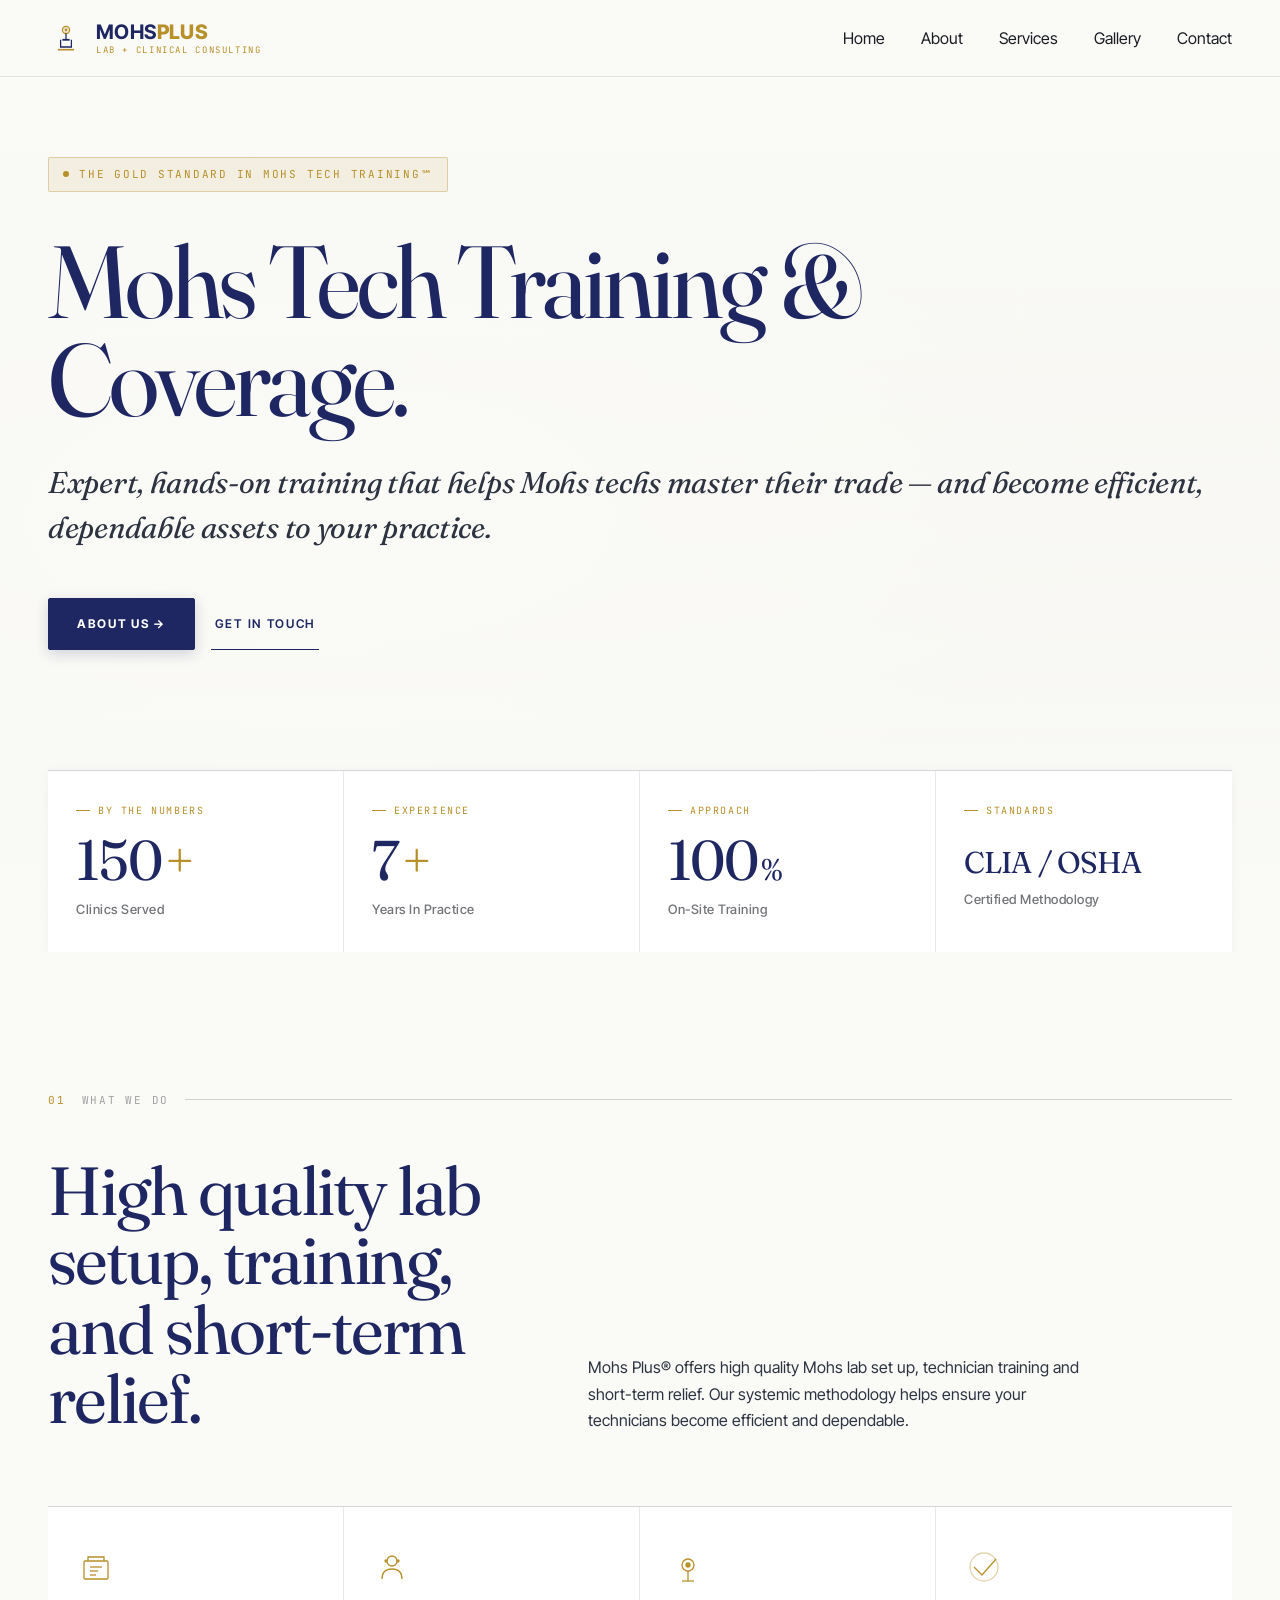
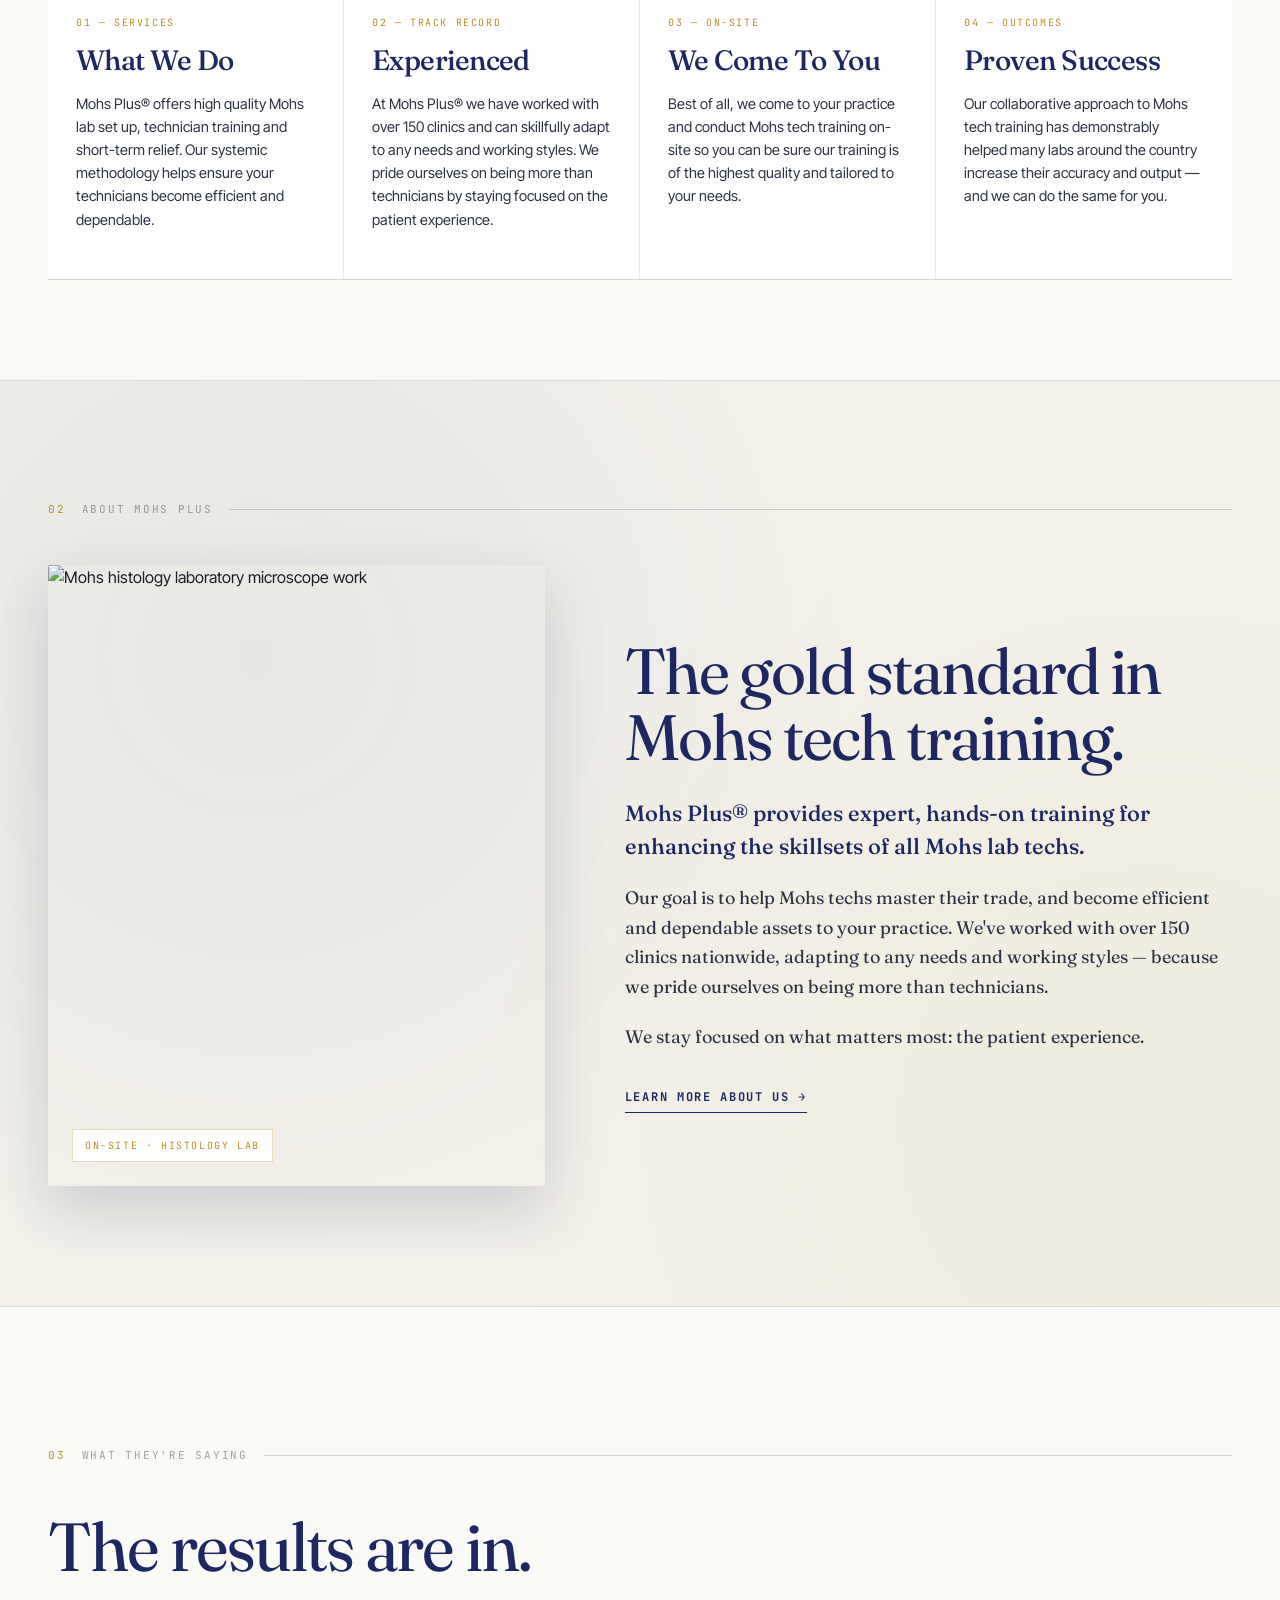
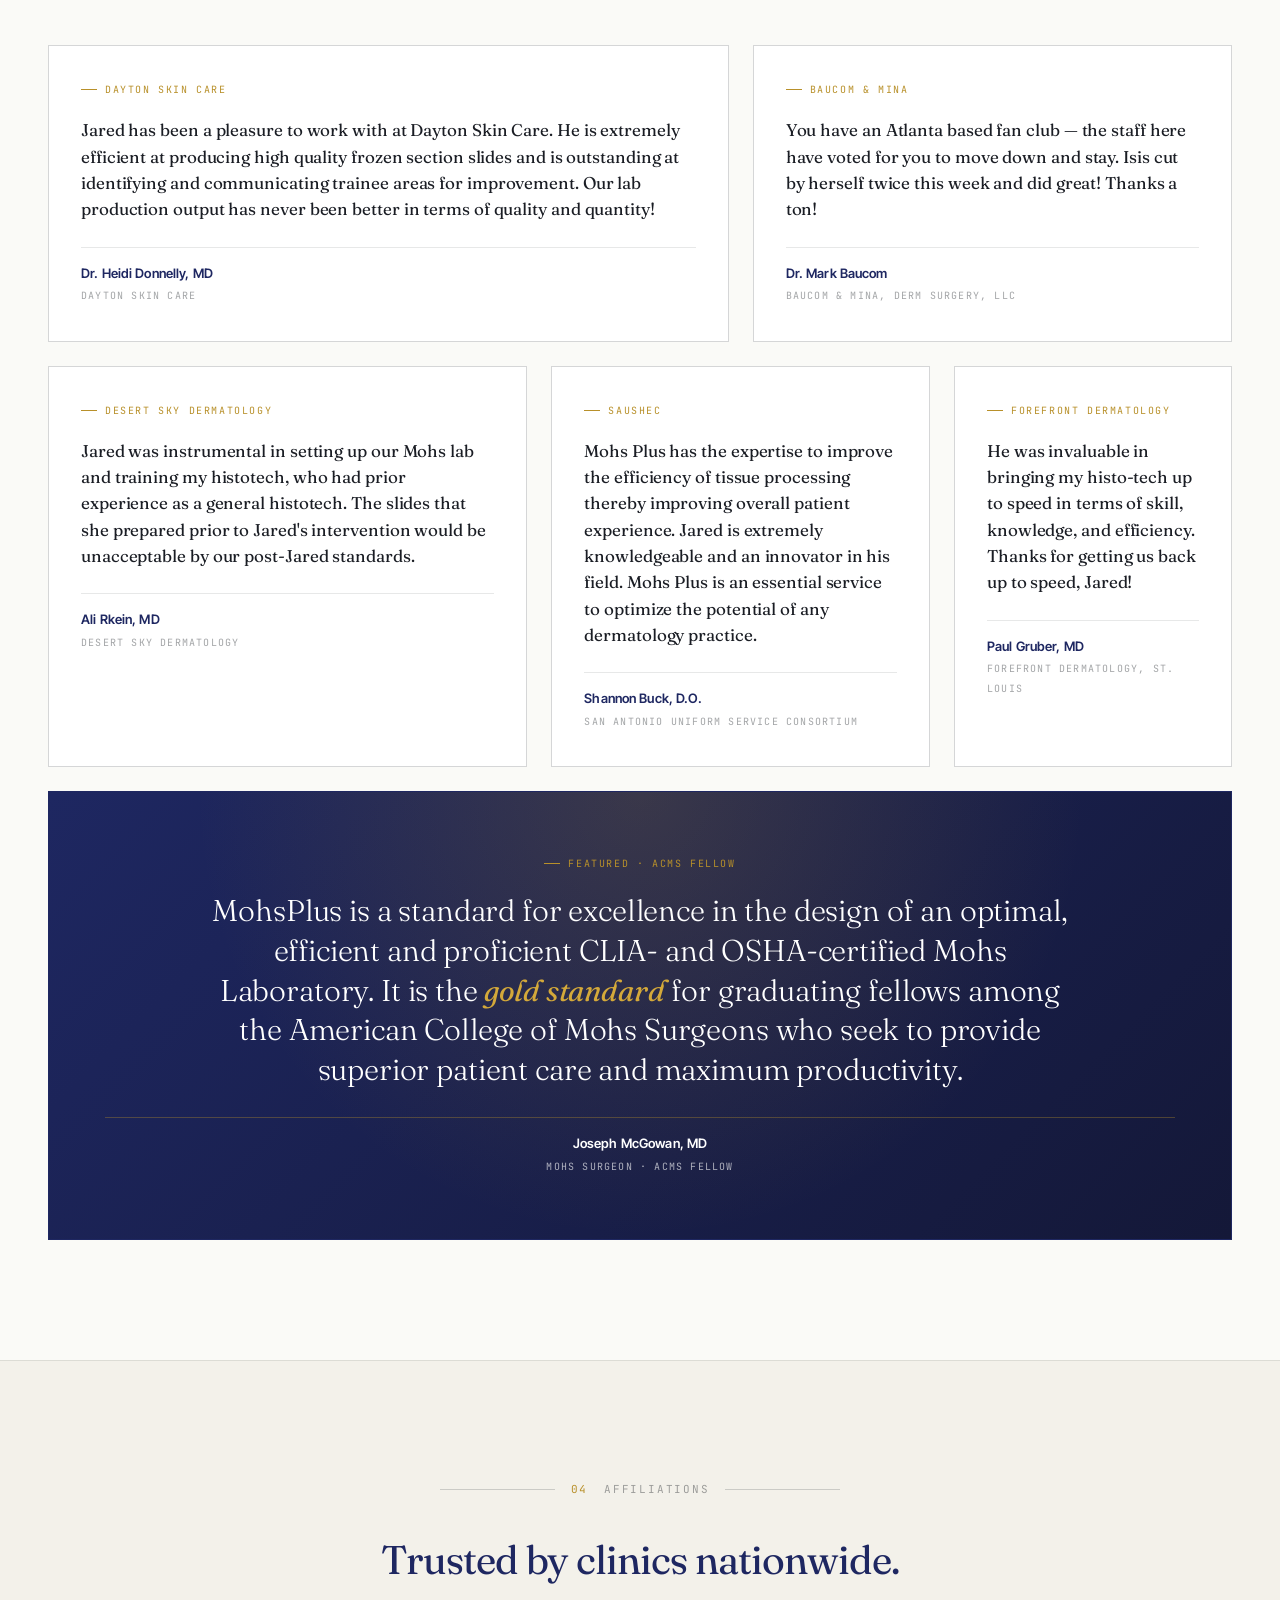
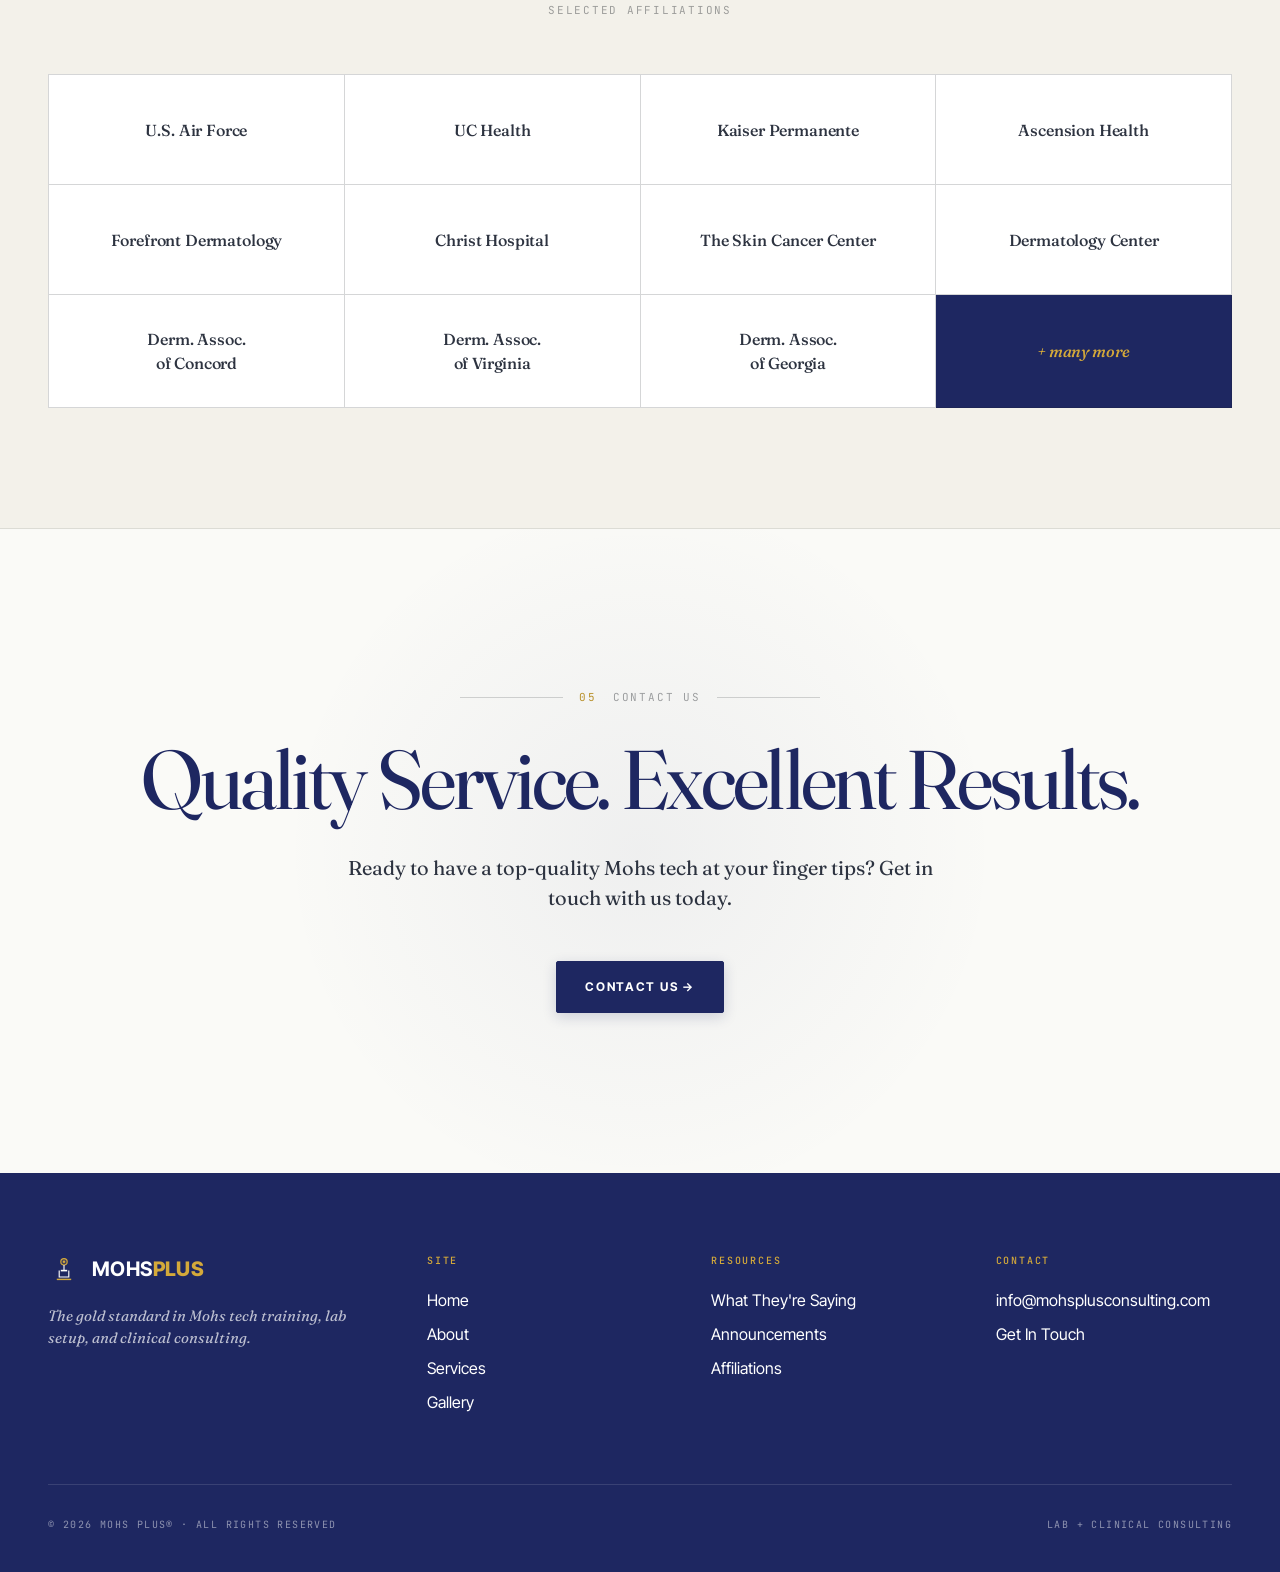
==== commit 0cd98b95: "chore(site-editor): publish content updates for edfe0119-f90b-43cb-b189-f8aec0d8d383" ====
--- a/index.html
+++ b/index.html
@@ -1011,7 +1011,22 @@
 <body>
 
 <nav>
-  <a href="#" class="logo" data-sr-id="link_001">MOHS PLUS Lab + Clinical Consulting</a>
+  <a href="#" class="logo" data-sr-id="link_001">
+    <div class="logo-mark">
+      <svg viewBox="0 0 40 40" fill="none" stroke-width="1.4">
+        <circle cx="20" cy="11" r="4" stroke="var(--gold)" fill="rgba(184,144,42,0.18)"/>
+        <line x1="20" y1="15" x2="20" y2="22" stroke="var(--navy)"/>
+        <line x1="16" y1="22" x2="24" y2="22" stroke="var(--navy)" stroke-width="2"/>
+        <path d="M14 22 L14 30 L26 30 L26 22" stroke="var(--navy)"/>
+        <line x1="11" y1="33" x2="29" y2="33" stroke="var(--gold)" stroke-width="1.8"/>
+        <circle cx="20" cy="11" r="1.5" fill="var(--gold)"/>
+      </svg>
+    </div>
+    <div class="logo-text">
+      <div class="logo-name">MOHS<span class="plus" data-sr-id="txt_062">PLUS</span></div>
+      <div class="logo-sub" data-sr-id="txt_063">Lab + Clinical Consulting</div>
+    </div>
+  </a>
   <ul class="nav-links">
     <li data-sr-id="txt_048">Home</li>
     <li data-sr-id="txt_049">About</li>
@@ -1029,7 +1044,7 @@
   <div class="hero-content">
     <div class="hero-tag">
       <span class="dot"></span>
-      <span data-sr-id="txt_115">The Gold Standard in Mohs Tech Training℠</span>
+      <span data-sr-id="txt_064">The Gold Standard in Mohs Tech Training℠</span>
     </div>
 
     <h1 data-sr-id="txt_001">Mohs Tech Training &amp; Coverage.</h1>
@@ -1068,8 +1083,8 @@
 
 <section class="services" id="services">
   <div class="section-marker">
-    <span class="num" data-sr-id="txt_117">01</span>
-    <span data-sr-id="txt_118">What We Do</span>
+    <span class="num" data-sr-id="txt_075">01</span>
+    <span data-sr-id="txt_076">What We Do</span>
     <span class="line"></span>
   </div>
 
@@ -1136,14 +1151,14 @@
 <section class="feature" id="about">
   <div class="feature-inner">
     <div class="section-marker">
-      <span class="num" data-sr-id="txt_119">02</span>
-      <span data-sr-id="txt_120">About Mohs Plus</span>
+      <span class="num" data-sr-id="txt_081">02</span>
+      <span data-sr-id="txt_082">About Mohs Plus</span>
       <span class="line"></span>
     </div>
 
     <div class="feature-grid">
       <div class="feature-image">
-        <img src="https://images.unsplash.com/photo-1581093458791-9d42cc05ad0e?w=900&amp;q=80" alt="Mohs histology laboratory microscope work" data-sr-id="img_001">
+        <img src="https://jescxkfurnjvrzjrhemz.supabase.co/storage/v1/object/public/site-media/c594a305-a869-4bf3-a19a-4795655ee5cb/edfe0119-f90b-43cb-b189-f8aec0d8d383/1778891526346-jaredmohs.jpg" alt="Mohs histology laboratory microscope work" data-sr-id="img_001">
         <div class="feature-image-tag" data-sr-id="txt_083">On-Site · Histology Lab</div>
       </div>
 
@@ -1160,8 +1175,8 @@
 
 <section class="testimonials" id="testimonials">
   <div class="section-marker">
-    <span class="num" data-sr-id="txt_121">03</span>
-    <span data-sr-id="txt_122">What They're Saying</span>
+    <span class="num" data-sr-id="txt_084">03</span>
+    <span data-sr-id="txt_085">What They're Saying</span>
     <span class="line"></span>
   </div>
 
@@ -1173,7 +1188,7 @@
       <blockquote>Jared has been a pleasure to work with at Dayton Skin Care. He is extremely efficient at producing high quality frozen section slides and is outstanding at identifying and communicating trainee areas for improvement. Our lab production output has never been better in terms of quality and quantity!</blockquote>
       <cite>
         <strong>Dr. Heidi Donnelly, MD</strong>
-        <span data-sr-id="txt_123">Dayton Skin Care</span>
+        <span data-sr-id="txt_087">Dayton Skin Care</span>
       </cite>
     </div>
 
@@ -1182,7 +1197,7 @@
       <blockquote>You have an Atlanta based fan club — the staff here have voted for you to move down and stay. Isis cut by herself twice this week and did great! Thanks a ton!</blockquote>
       <cite>
         <strong>Dr. Mark Baucom</strong>
-        <span data-sr-id="txt_124">Baucom &amp; Mina, Derm Surgery, LLC</span>
+        <span data-sr-id="txt_089">Baucom &amp; Mina, Derm Surgery, LLC</span>
       </cite>
     </div>
 
@@ -1191,7 +1206,7 @@
       <blockquote>Jared was instrumental in setting up our Mohs lab and training my histotech, who had prior experience as a general histotech. The slides that she prepared prior to Jared's intervention would be unacceptable by our post-Jared standards.</blockquote>
       <cite>
         <strong>Ali Rkein, MD</strong>
-        <span data-sr-id="txt_125">Desert Sky Dermatology</span>
+        <span data-sr-id="txt_091">Desert Sky Dermatology</span>
       </cite>
     </div>
 
@@ -1200,7 +1215,7 @@
       <blockquote>Mohs Plus has the expertise to improve the efficiency of tissue processing thereby improving overall patient experience. Jared is extremely knowledgeable and an innovator in his field. Mohs Plus is an essential service to optimize the potential of any dermatology practice.</blockquote>
       <cite>
         <strong>Shannon Buck, D.O.</strong>
-        <span data-sr-id="txt_126">San Antonio Uniform Service Consortium</span>
+        <span data-sr-id="txt_093">San Antonio Uniform Service Consortium</span>
       </cite>
     </div>
 
@@ -1209,7 +1224,7 @@
       <blockquote>He was invaluable in bringing my histo-tech up to speed in terms of skill, knowledge, and efficiency. Thanks for getting us back up to speed, Jared!</blockquote>
       <cite>
         <strong>Paul Gruber, MD</strong>
-        <span data-sr-id="txt_127">Forefront Dermatology, St. Louis</span>
+        <span data-sr-id="txt_095">Forefront Dermatology, St. Louis</span>
       </cite>
     </div>
 
@@ -1220,7 +1235,7 @@
       </blockquote>
       <cite>
         <strong>Joseph McGowan, MD</strong>
-        <span data-sr-id="txt_128">Mohs Surgeon · ACMS Fellow</span>
+        <span data-sr-id="txt_097">Mohs Surgeon · ACMS Fellow</span>
       </cite>
     </div>
   </div>
@@ -1231,8 +1246,8 @@
     <div class="aff-head">
       <div class="section-marker" style="justify-content: center; max-width: 400px; margin: 0 auto 32px;">
         <span class="line"></span>
-        <span class="num" data-sr-id="txt_129">04</span>
-        <span data-sr-id="txt_130">Affiliations</span>
+        <span class="num" data-sr-id="txt_098">04</span>
+        <span data-sr-id="txt_099">Affiliations</span>
         <span class="line"></span>
       </div>
       <h2 data-sr-id="txt_005">Trusted by clinics nationwide.</h2>
@@ -1260,8 +1275,8 @@
   <div class="cta-inner">
     <div class="section-marker" style="justify-content: center; max-width: 360px; margin: 0 auto 32px;">
       <span class="line"></span>
-      <span class="num" data-sr-id="txt_131">05</span>
-      <span data-sr-id="txt_132">Contact Us</span>
+      <span class="num" data-sr-id="txt_109">05</span>
+      <span data-sr-id="txt_110">Contact Us</span>
       <span class="line"></span>
     </div>
     <h2 data-sr-id="txt_006">Quality Service. Excellent Results.</h2>
@@ -1287,7 +1302,7 @@
               <circle cx="20" cy="11" r="1.5" fill="var(--gold-bright)"/>
             </svg>
           </div>
-          <div class="footer-brand-text">MOHS<span class="plus" data-sr-id="txt_133">PLUS</span></div>
+          <div class="footer-brand-text">MOHS<span class="plus" data-sr-id="txt_111">PLUS</span></div>
         </div>
         <p class="footer-tag" data-sr-id="txt_025">The gold standard in Mohs tech training, lab setup, and clinical consulting.</p>
       </div>
@@ -1317,8 +1332,8 @@
       </div>
     </div>
     <div class="footer-bottom">
-      <span data-sr-id="txt_134">© 2026 Mohs Plus® · All Rights Reserved</span>
-      <span data-sr-id="txt_135">Lab + Clinical Consulting</span>
+      <span data-sr-id="txt_112">© 2026 Mohs Plus® · All Rights Reserved</span>
+      <span data-sr-id="txt_113">Lab + Clinical Consulting</span>
     </div>
   </div>
 </footer>
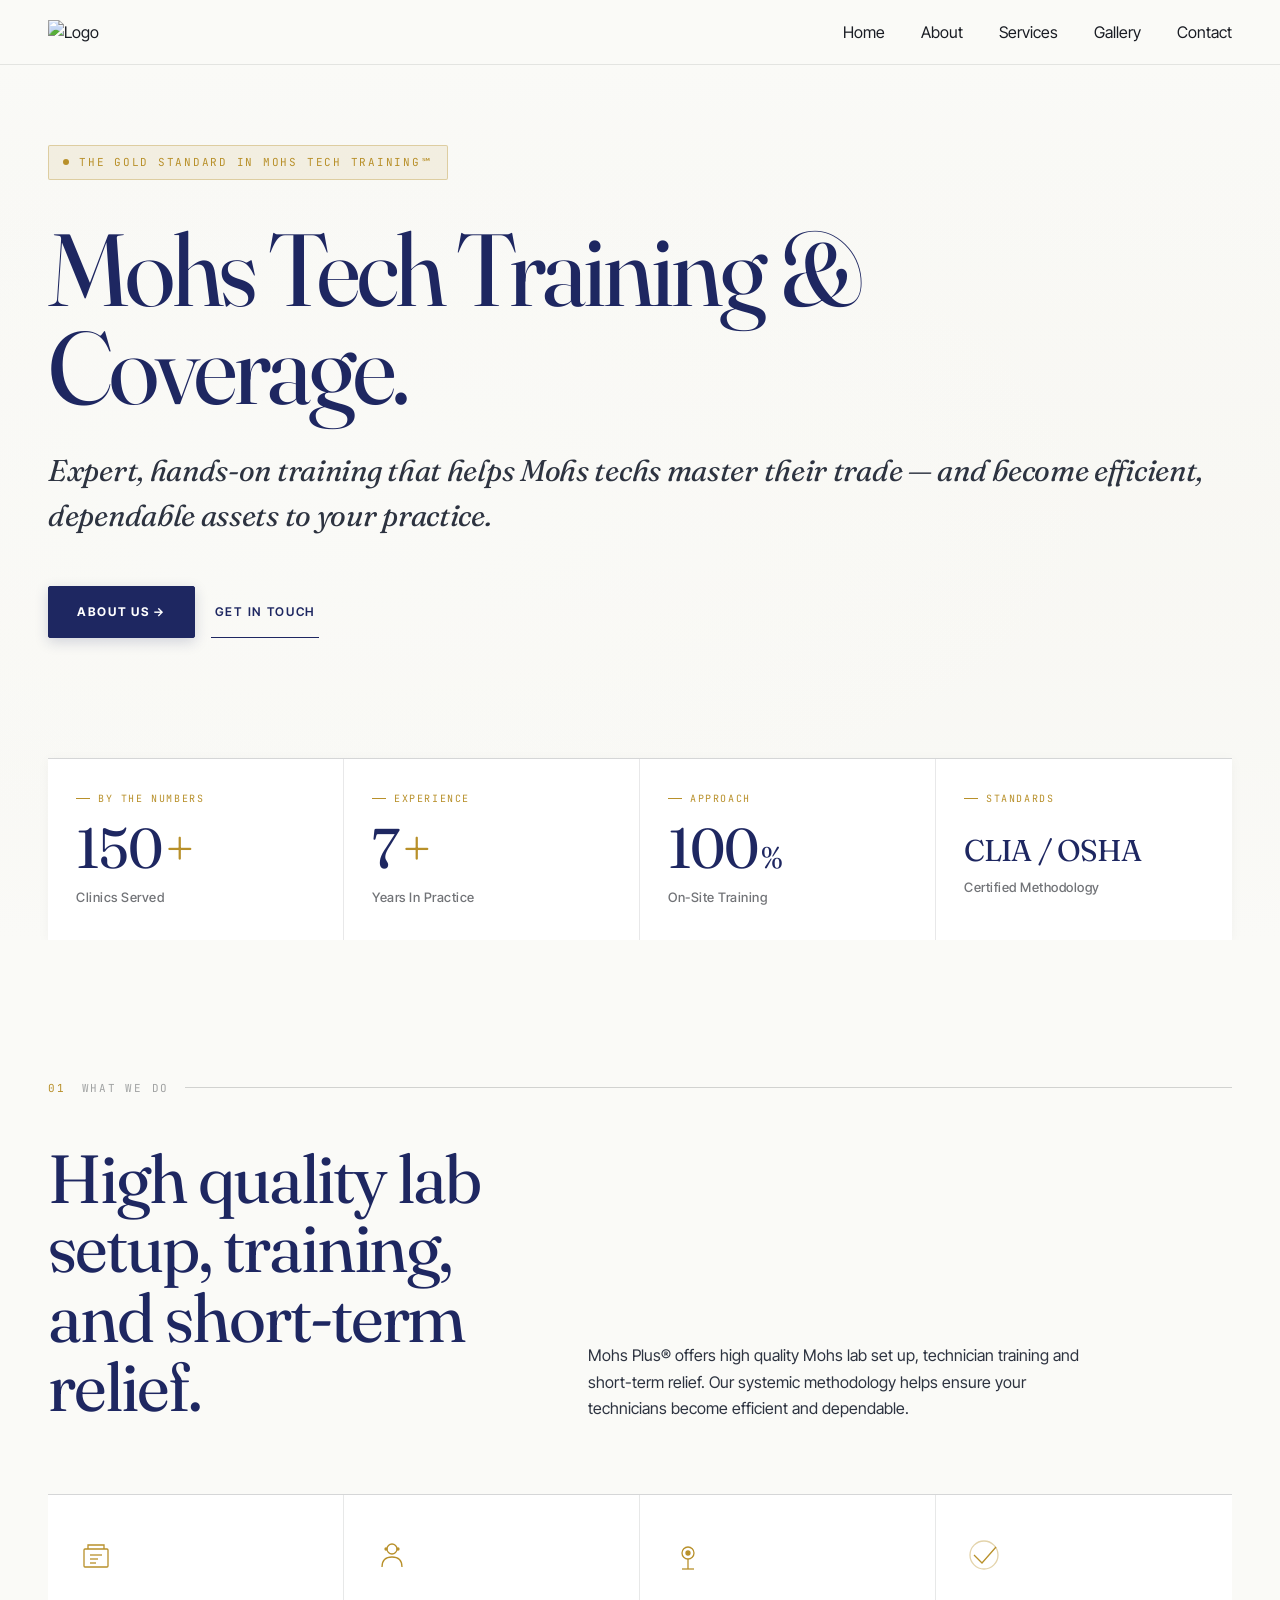
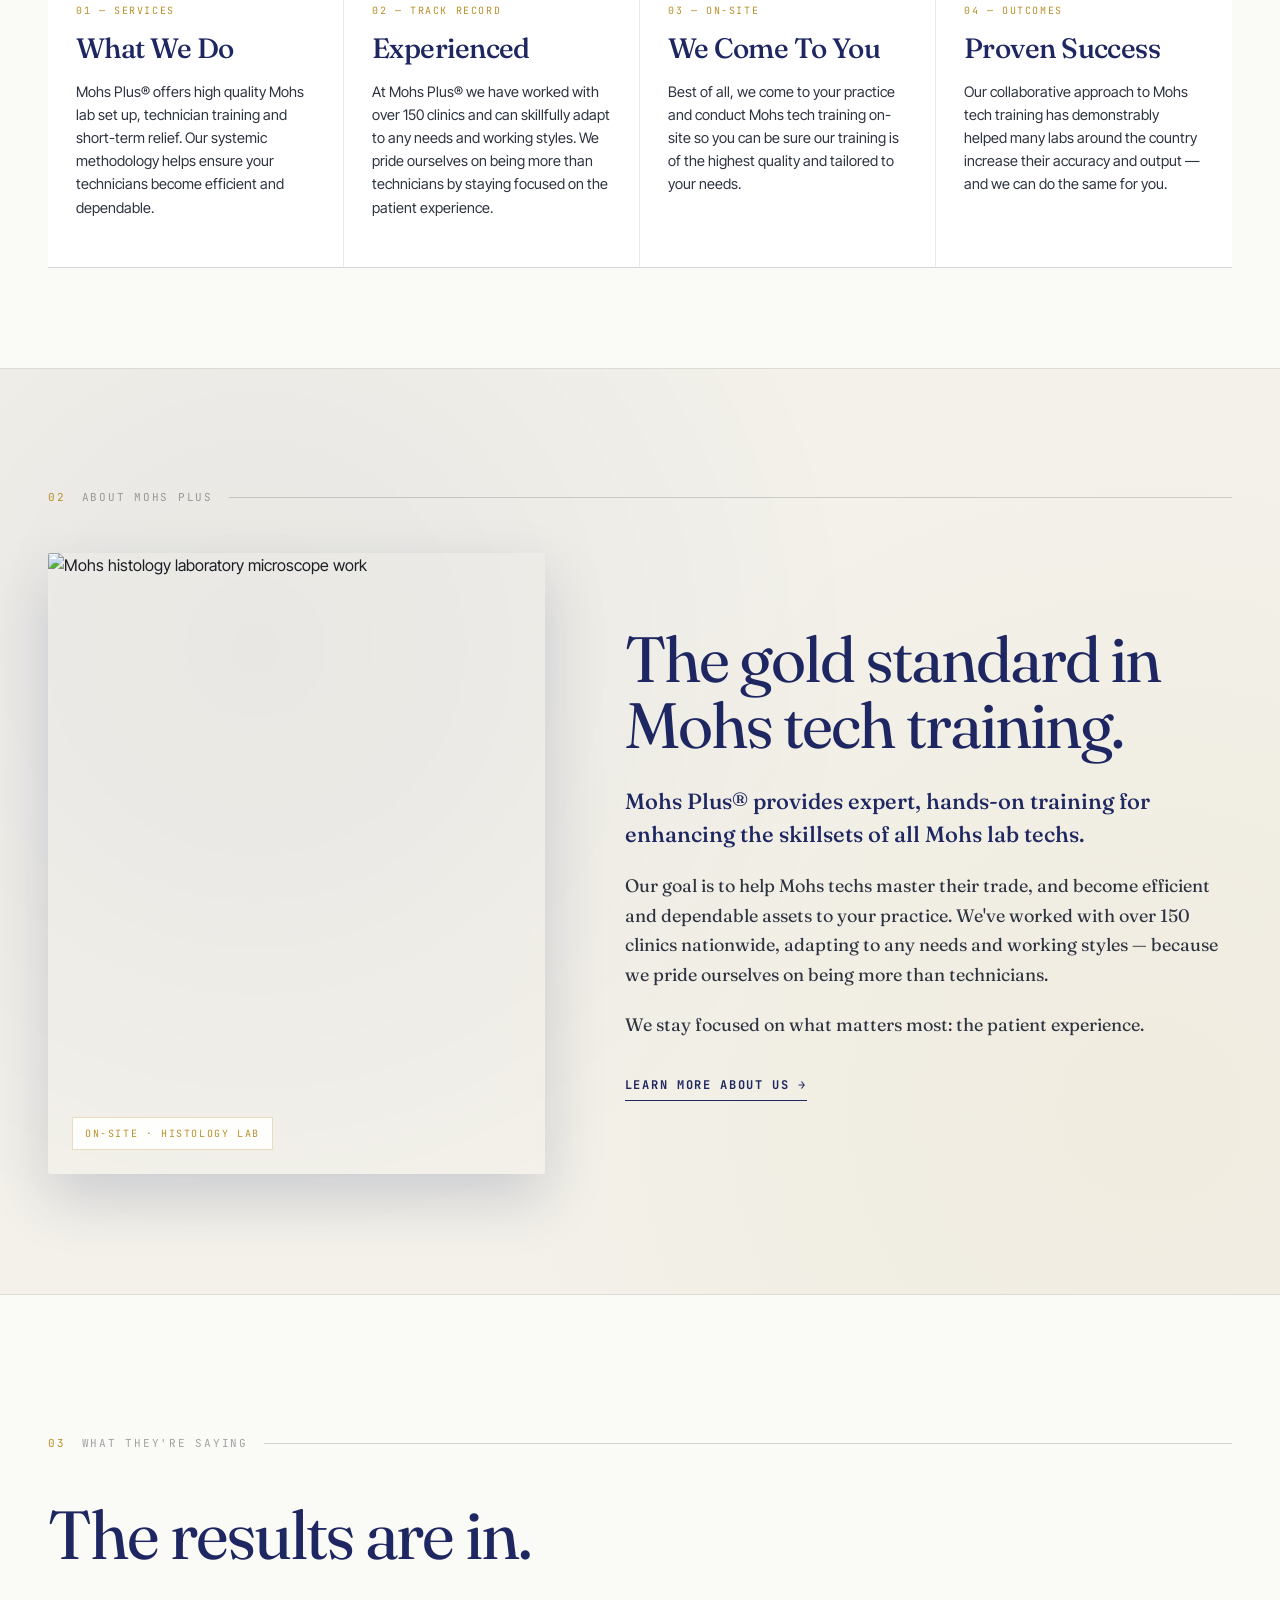
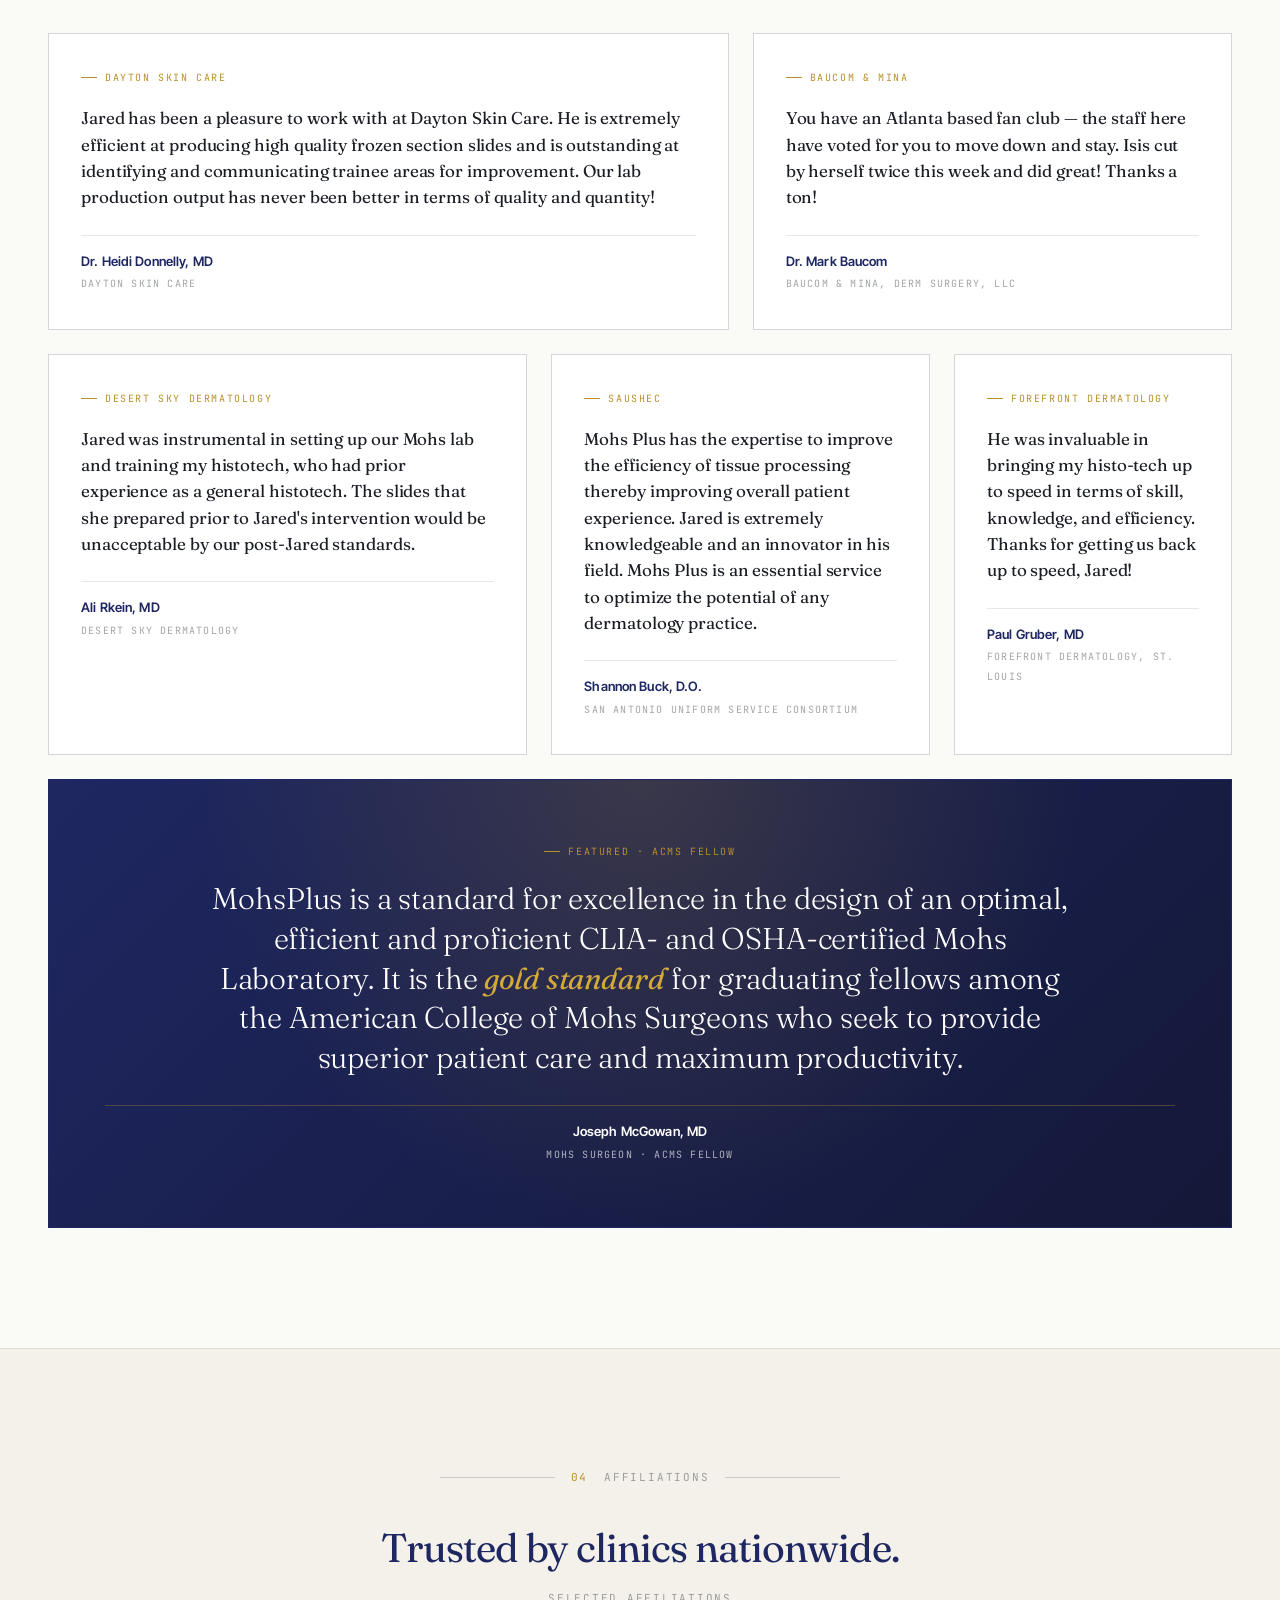
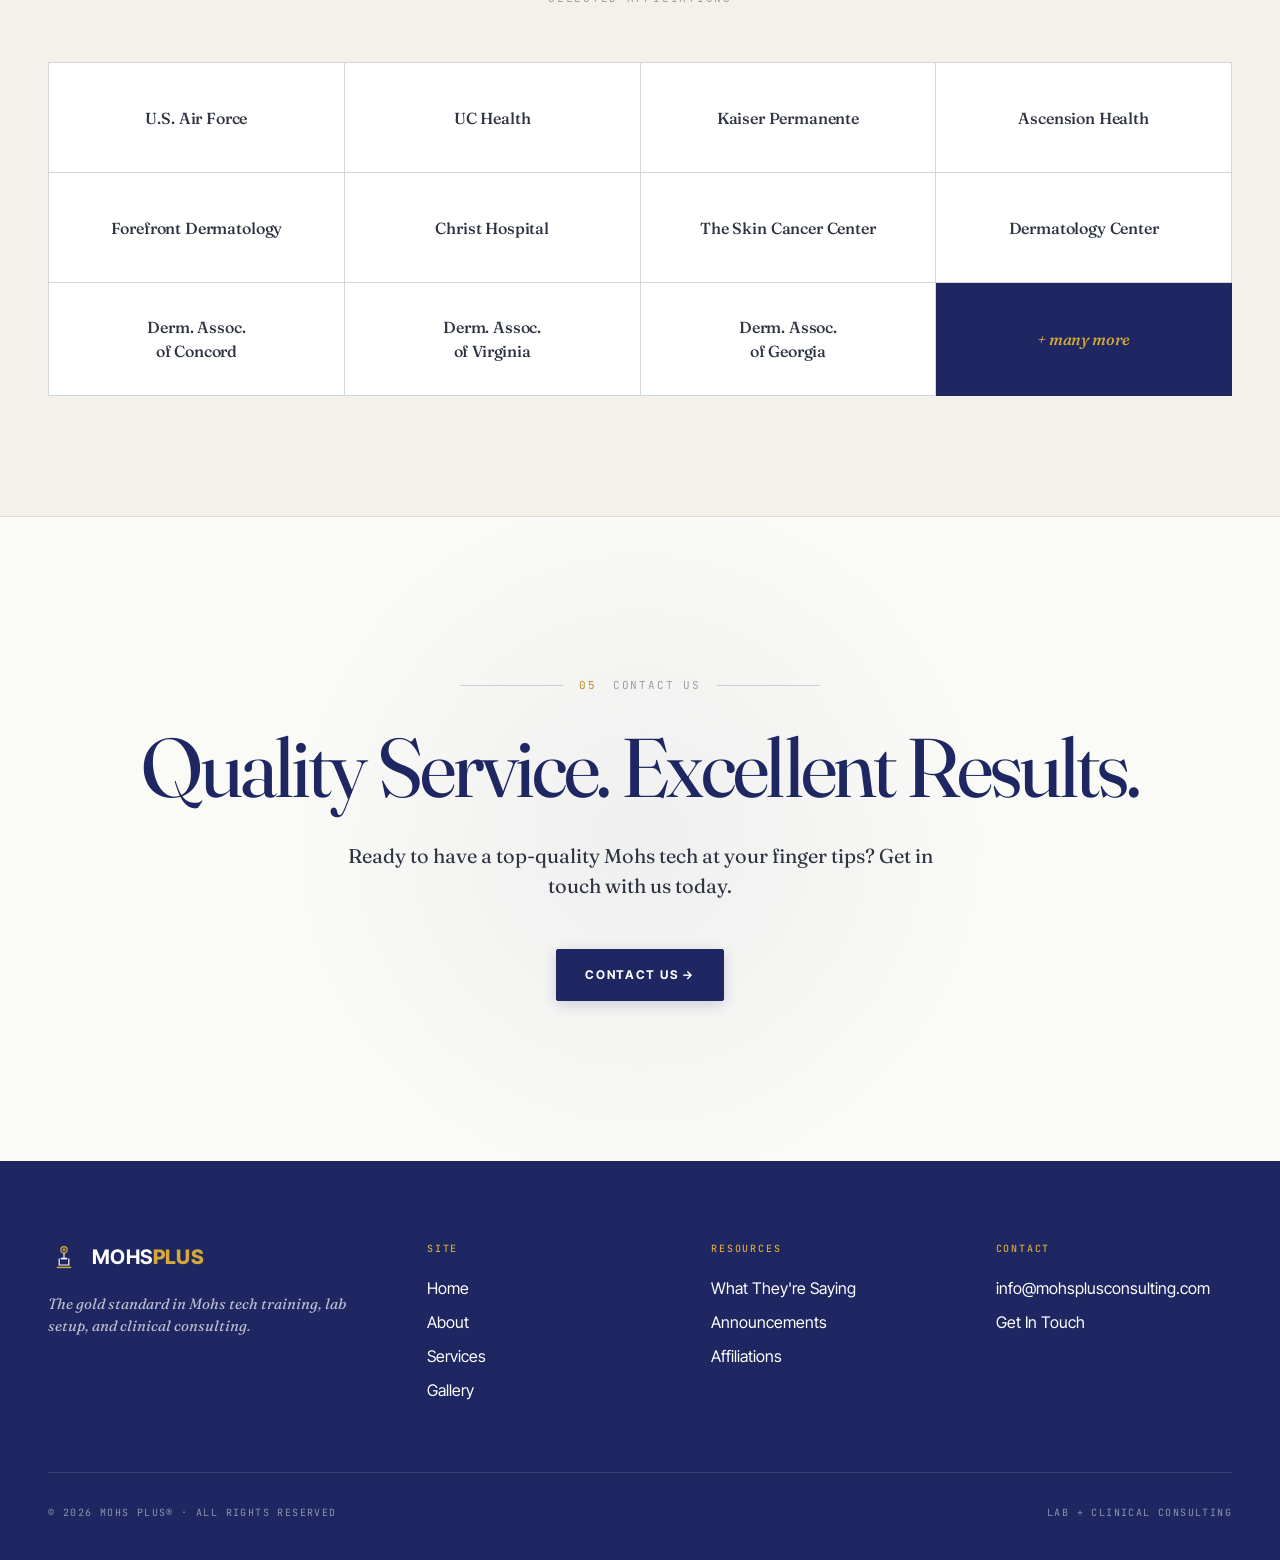
==== commit 0af35f05: "chore(site-editor): publish content updates for edfe0119-f90b-43cb-b189-f8aec0d8d383" ====
--- a/index.html
+++ b/index.html
@@ -1011,22 +1011,7 @@
 <body>
 
 <nav>
-  <a href="#" class="logo" data-sr-id="link_001">
-    <div class="logo-mark">
-      <svg viewBox="0 0 40 40" fill="none" stroke-width="1.4">
-        <circle cx="20" cy="11" r="4" stroke="var(--gold)" fill="rgba(184,144,42,0.18)"/>
-        <line x1="20" y1="15" x2="20" y2="22" stroke="var(--navy)"/>
-        <line x1="16" y1="22" x2="24" y2="22" stroke="var(--navy)" stroke-width="2"/>
-        <path d="M14 22 L14 30 L26 30 L26 22" stroke="var(--navy)"/>
-        <line x1="11" y1="33" x2="29" y2="33" stroke="var(--gold)" stroke-width="1.8"/>
-        <circle cx="20" cy="11" r="1.5" fill="var(--gold)"/>
-      </svg>
-    </div>
-    <div class="logo-text">
-      <div class="logo-name">MOHS<span class="plus" data-sr-id="txt_062">PLUS</span></div>
-      <div class="logo-sub" data-sr-id="txt_063">Lab + Clinical Consulting</div>
-    </div>
-  </a>
+  <a href="#" class="logo" data-sr-id="link_001"><img src="https://jescxkfurnjvrzjrhemz.supabase.co/storage/v1/object/public/site-media/c594a305-a869-4bf3-a19a-4795655ee5cb/edfe0119-f90b-43cb-b189-f8aec0d8d383/1778892572483-mpc_logo_rev.png" alt="Logo" style="max-width:100%;height:auto;display:block;" /></a>
   <ul class="nav-links">
     <li data-sr-id="txt_048">Home</li>
     <li data-sr-id="txt_049">About</li>
@@ -1044,7 +1029,7 @@
   <div class="hero-content">
     <div class="hero-tag">
       <span class="dot"></span>
-      <span data-sr-id="txt_064">The Gold Standard in Mohs Tech Training℠</span>
+      <span data-sr-id="txt_115">The Gold Standard in Mohs Tech Training℠</span>
     </div>
 
     <h1 data-sr-id="txt_001">Mohs Tech Training &amp; Coverage.</h1>
@@ -1083,8 +1068,8 @@
 
 <section class="services" id="services">
   <div class="section-marker">
-    <span class="num" data-sr-id="txt_075">01</span>
-    <span data-sr-id="txt_076">What We Do</span>
+    <span class="num" data-sr-id="txt_116">01</span>
+    <span data-sr-id="txt_117">What We Do</span>
     <span class="line"></span>
   </div>
 
@@ -1151,8 +1136,8 @@
 <section class="feature" id="about">
   <div class="feature-inner">
     <div class="section-marker">
-      <span class="num" data-sr-id="txt_081">02</span>
-      <span data-sr-id="txt_082">About Mohs Plus</span>
+      <span class="num" data-sr-id="txt_118">02</span>
+      <span data-sr-id="txt_119">About Mohs Plus</span>
       <span class="line"></span>
     </div>
 
@@ -1175,8 +1160,8 @@
 
 <section class="testimonials" id="testimonials">
   <div class="section-marker">
-    <span class="num" data-sr-id="txt_084">03</span>
-    <span data-sr-id="txt_085">What They're Saying</span>
+    <span class="num" data-sr-id="txt_120">03</span>
+    <span data-sr-id="txt_121">What They're Saying</span>
     <span class="line"></span>
   </div>
 
@@ -1188,7 +1173,7 @@
       <blockquote>Jared has been a pleasure to work with at Dayton Skin Care. He is extremely efficient at producing high quality frozen section slides and is outstanding at identifying and communicating trainee areas for improvement. Our lab production output has never been better in terms of quality and quantity!</blockquote>
       <cite>
         <strong>Dr. Heidi Donnelly, MD</strong>
-        <span data-sr-id="txt_087">Dayton Skin Care</span>
+        <span data-sr-id="txt_122">Dayton Skin Care</span>
       </cite>
     </div>
 
@@ -1197,7 +1182,7 @@
       <blockquote>You have an Atlanta based fan club — the staff here have voted for you to move down and stay. Isis cut by herself twice this week and did great! Thanks a ton!</blockquote>
       <cite>
         <strong>Dr. Mark Baucom</strong>
-        <span data-sr-id="txt_089">Baucom &amp; Mina, Derm Surgery, LLC</span>
+        <span data-sr-id="txt_123">Baucom &amp; Mina, Derm Surgery, LLC</span>
       </cite>
     </div>
 
@@ -1206,7 +1191,7 @@
       <blockquote>Jared was instrumental in setting up our Mohs lab and training my histotech, who had prior experience as a general histotech. The slides that she prepared prior to Jared's intervention would be unacceptable by our post-Jared standards.</blockquote>
       <cite>
         <strong>Ali Rkein, MD</strong>
-        <span data-sr-id="txt_091">Desert Sky Dermatology</span>
+        <span data-sr-id="txt_124">Desert Sky Dermatology</span>
       </cite>
     </div>
 
@@ -1215,7 +1200,7 @@
       <blockquote>Mohs Plus has the expertise to improve the efficiency of tissue processing thereby improving overall patient experience. Jared is extremely knowledgeable and an innovator in his field. Mohs Plus is an essential service to optimize the potential of any dermatology practice.</blockquote>
       <cite>
         <strong>Shannon Buck, D.O.</strong>
-        <span data-sr-id="txt_093">San Antonio Uniform Service Consortium</span>
+        <span data-sr-id="txt_125">San Antonio Uniform Service Consortium</span>
       </cite>
     </div>
 
@@ -1224,7 +1209,7 @@
       <blockquote>He was invaluable in bringing my histo-tech up to speed in terms of skill, knowledge, and efficiency. Thanks for getting us back up to speed, Jared!</blockquote>
       <cite>
         <strong>Paul Gruber, MD</strong>
-        <span data-sr-id="txt_095">Forefront Dermatology, St. Louis</span>
+        <span data-sr-id="txt_126">Forefront Dermatology, St. Louis</span>
       </cite>
     </div>
 
@@ -1235,7 +1220,7 @@
       </blockquote>
       <cite>
         <strong>Joseph McGowan, MD</strong>
-        <span data-sr-id="txt_097">Mohs Surgeon · ACMS Fellow</span>
+        <span data-sr-id="txt_127">Mohs Surgeon · ACMS Fellow</span>
       </cite>
     </div>
   </div>
@@ -1246,8 +1231,8 @@
     <div class="aff-head">
       <div class="section-marker" style="justify-content: center; max-width: 400px; margin: 0 auto 32px;">
         <span class="line"></span>
-        <span class="num" data-sr-id="txt_098">04</span>
-        <span data-sr-id="txt_099">Affiliations</span>
+        <span class="num" data-sr-id="txt_128">04</span>
+        <span data-sr-id="txt_129">Affiliations</span>
         <span class="line"></span>
       </div>
       <h2 data-sr-id="txt_005">Trusted by clinics nationwide.</h2>
@@ -1275,8 +1260,8 @@
   <div class="cta-inner">
     <div class="section-marker" style="justify-content: center; max-width: 360px; margin: 0 auto 32px;">
       <span class="line"></span>
-      <span class="num" data-sr-id="txt_109">05</span>
-      <span data-sr-id="txt_110">Contact Us</span>
+      <span class="num" data-sr-id="txt_130">05</span>
+      <span data-sr-id="txt_131">Contact Us</span>
       <span class="line"></span>
     </div>
     <h2 data-sr-id="txt_006">Quality Service. Excellent Results.</h2>
@@ -1302,7 +1287,7 @@
               <circle cx="20" cy="11" r="1.5" fill="var(--gold-bright)"/>
             </svg>
           </div>
-          <div class="footer-brand-text">MOHS<span class="plus" data-sr-id="txt_111">PLUS</span></div>
+          <div class="footer-brand-text">MOHS<span class="plus" data-sr-id="txt_132">PLUS</span></div>
         </div>
         <p class="footer-tag" data-sr-id="txt_025">The gold standard in Mohs tech training, lab setup, and clinical consulting.</p>
       </div>
@@ -1332,8 +1317,8 @@
       </div>
     </div>
     <div class="footer-bottom">
-      <span data-sr-id="txt_112">© 2026 Mohs Plus® · All Rights Reserved</span>
-      <span data-sr-id="txt_113">Lab + Clinical Consulting</span>
+      <span data-sr-id="txt_133">© 2026 Mohs Plus® · All Rights Reserved</span>
+      <span data-sr-id="txt_134">Lab + Clinical Consulting</span>
     </div>
   </div>
 </footer>
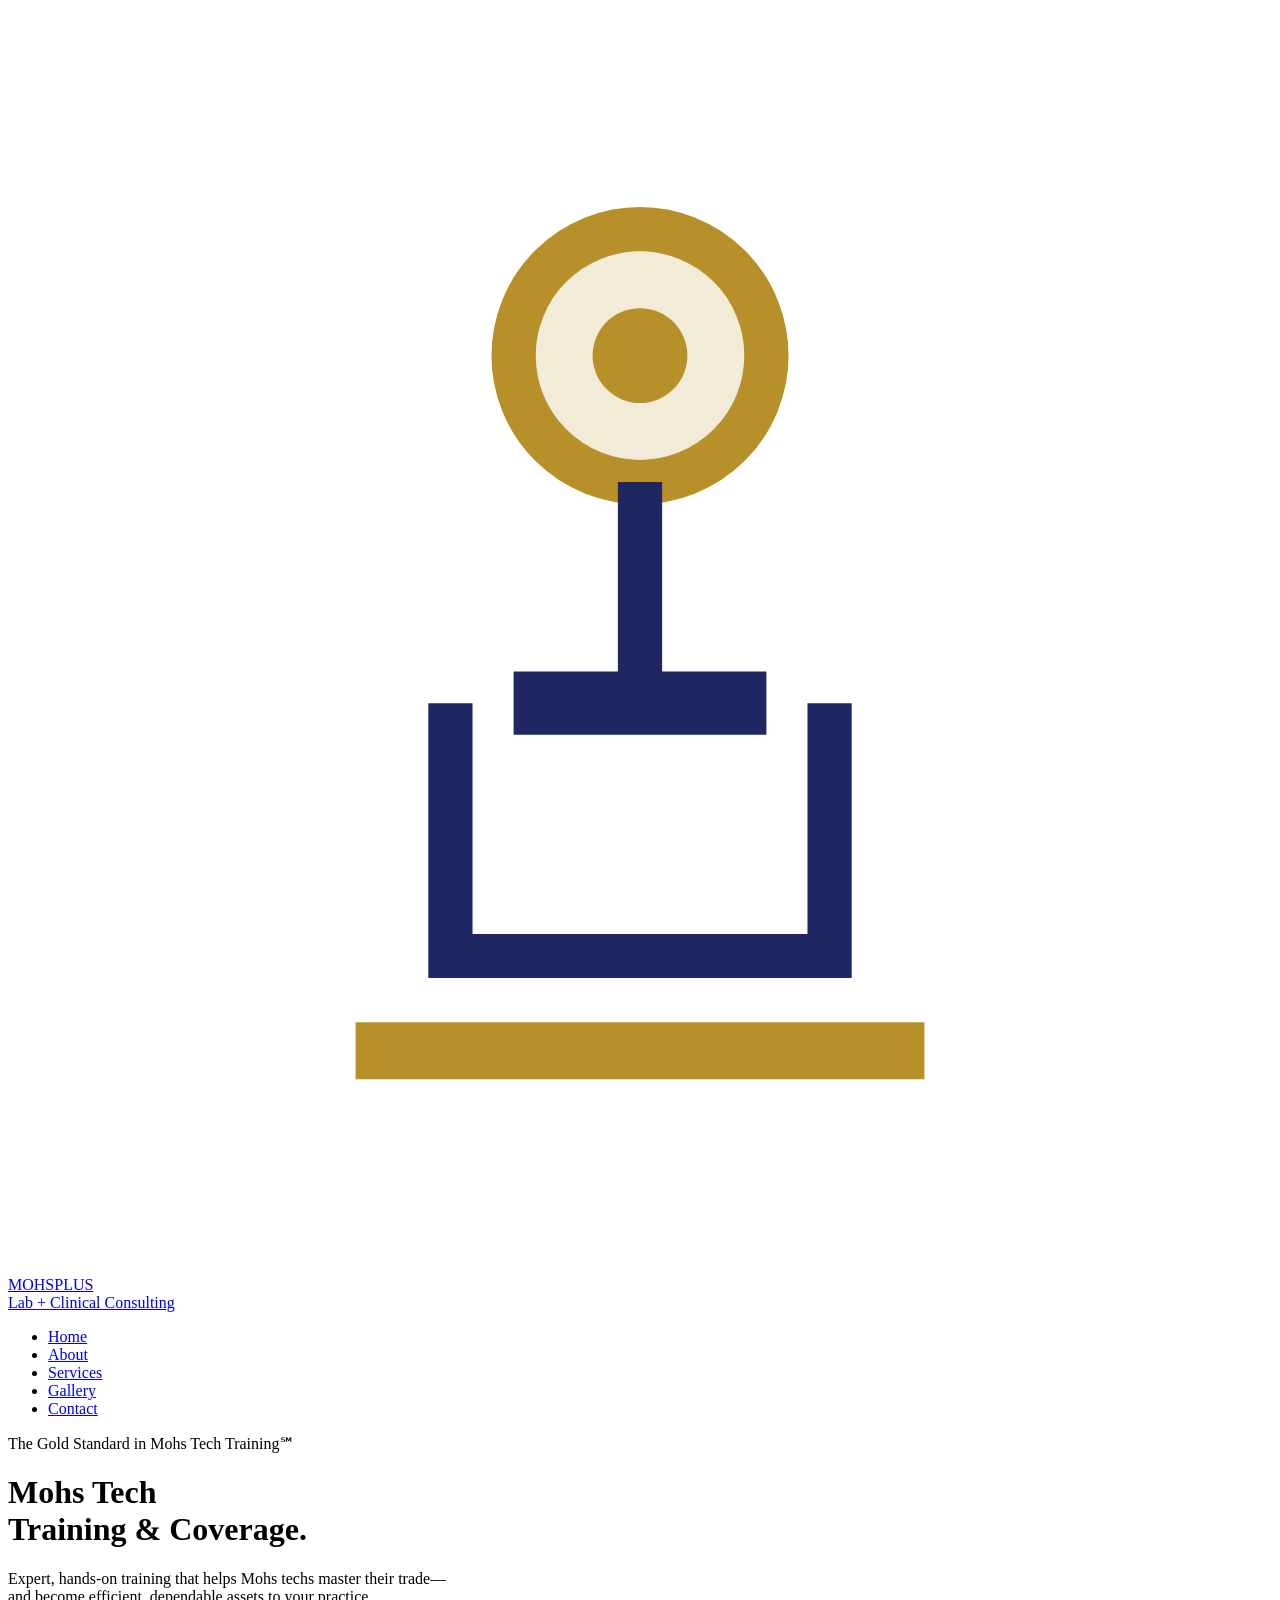
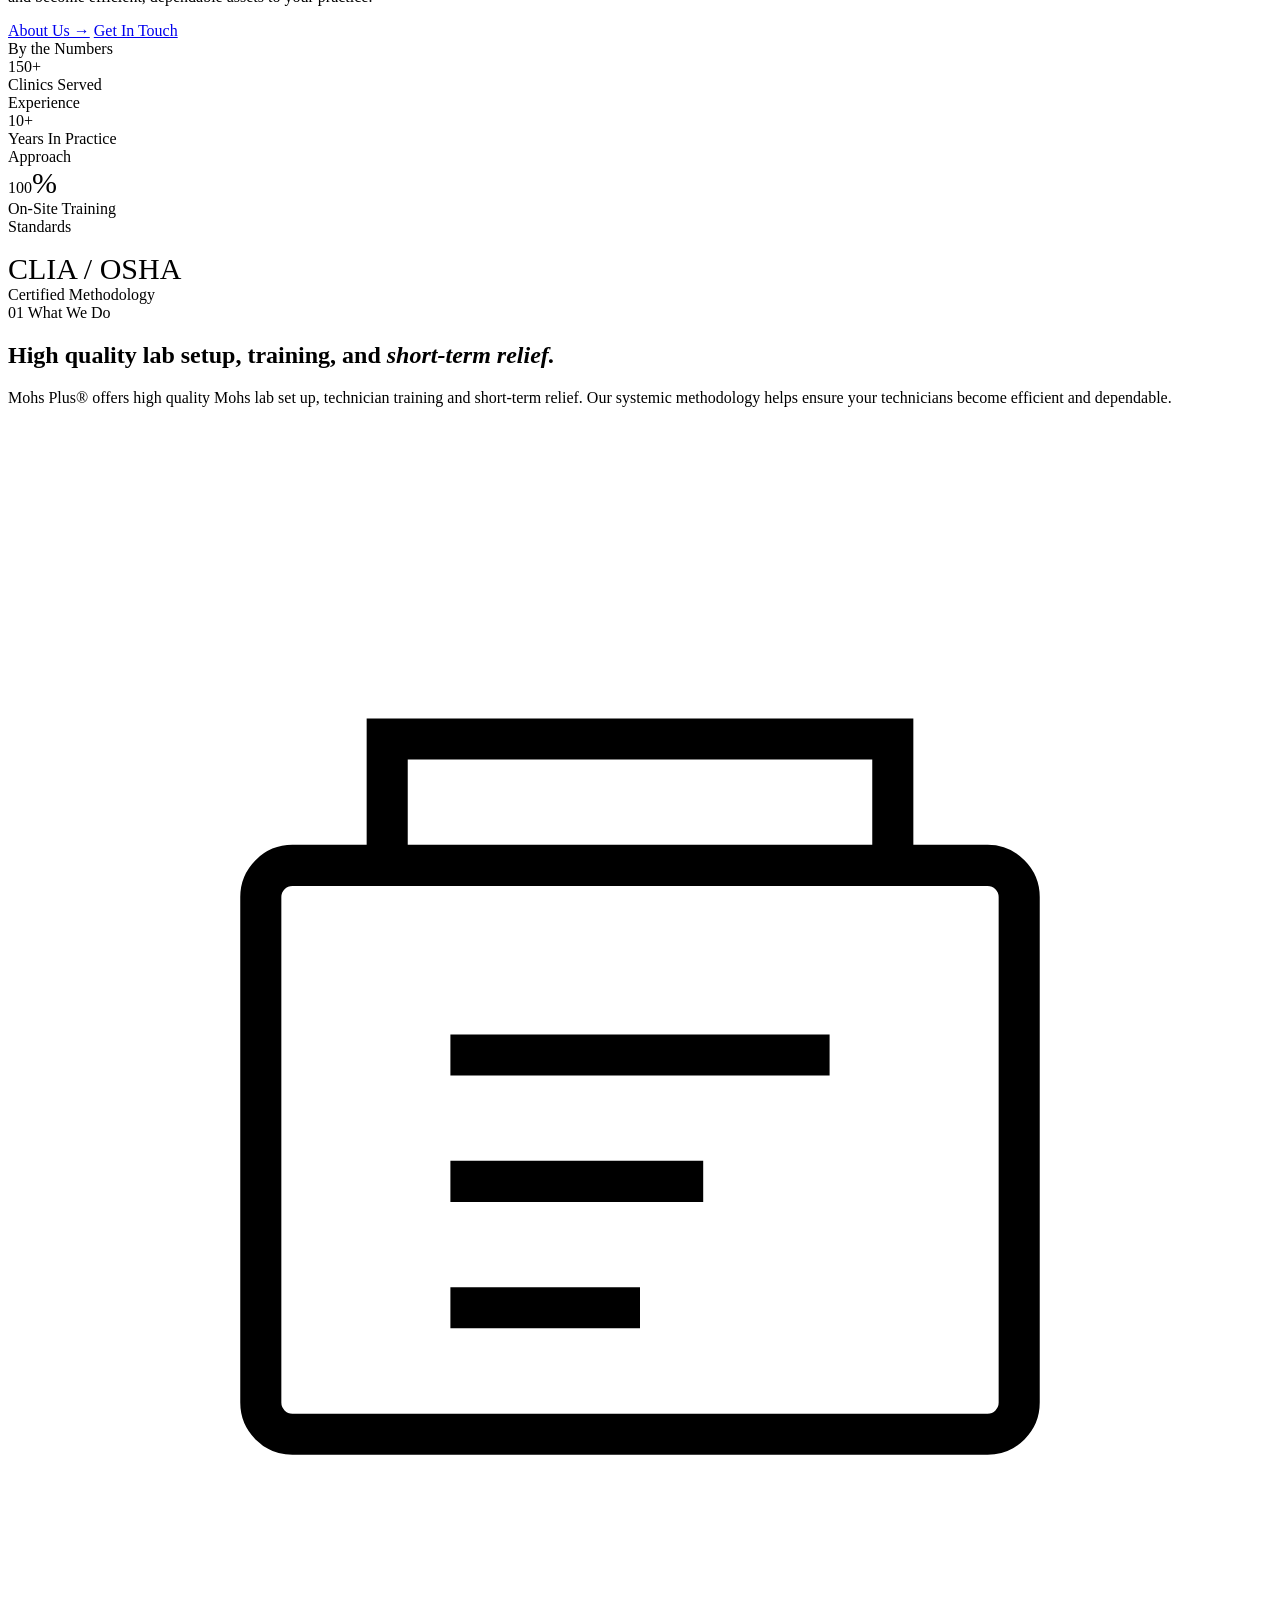
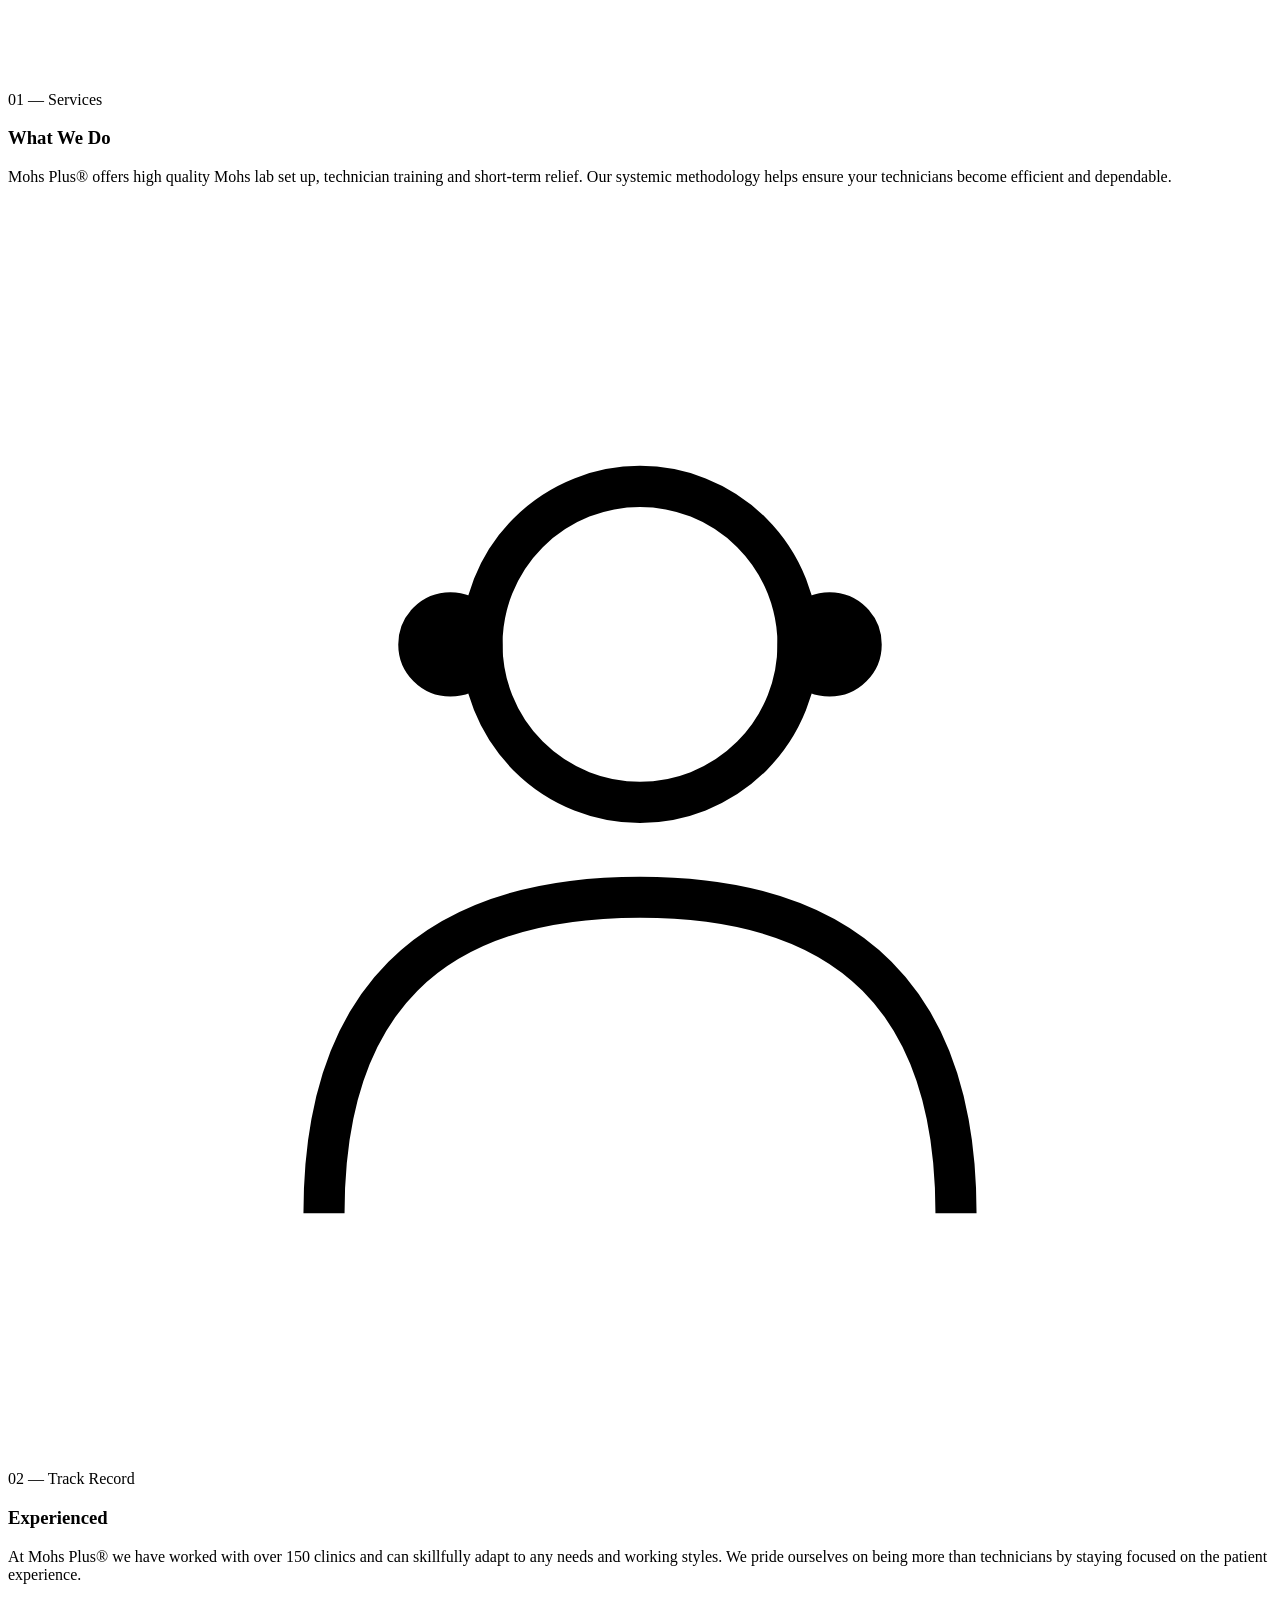
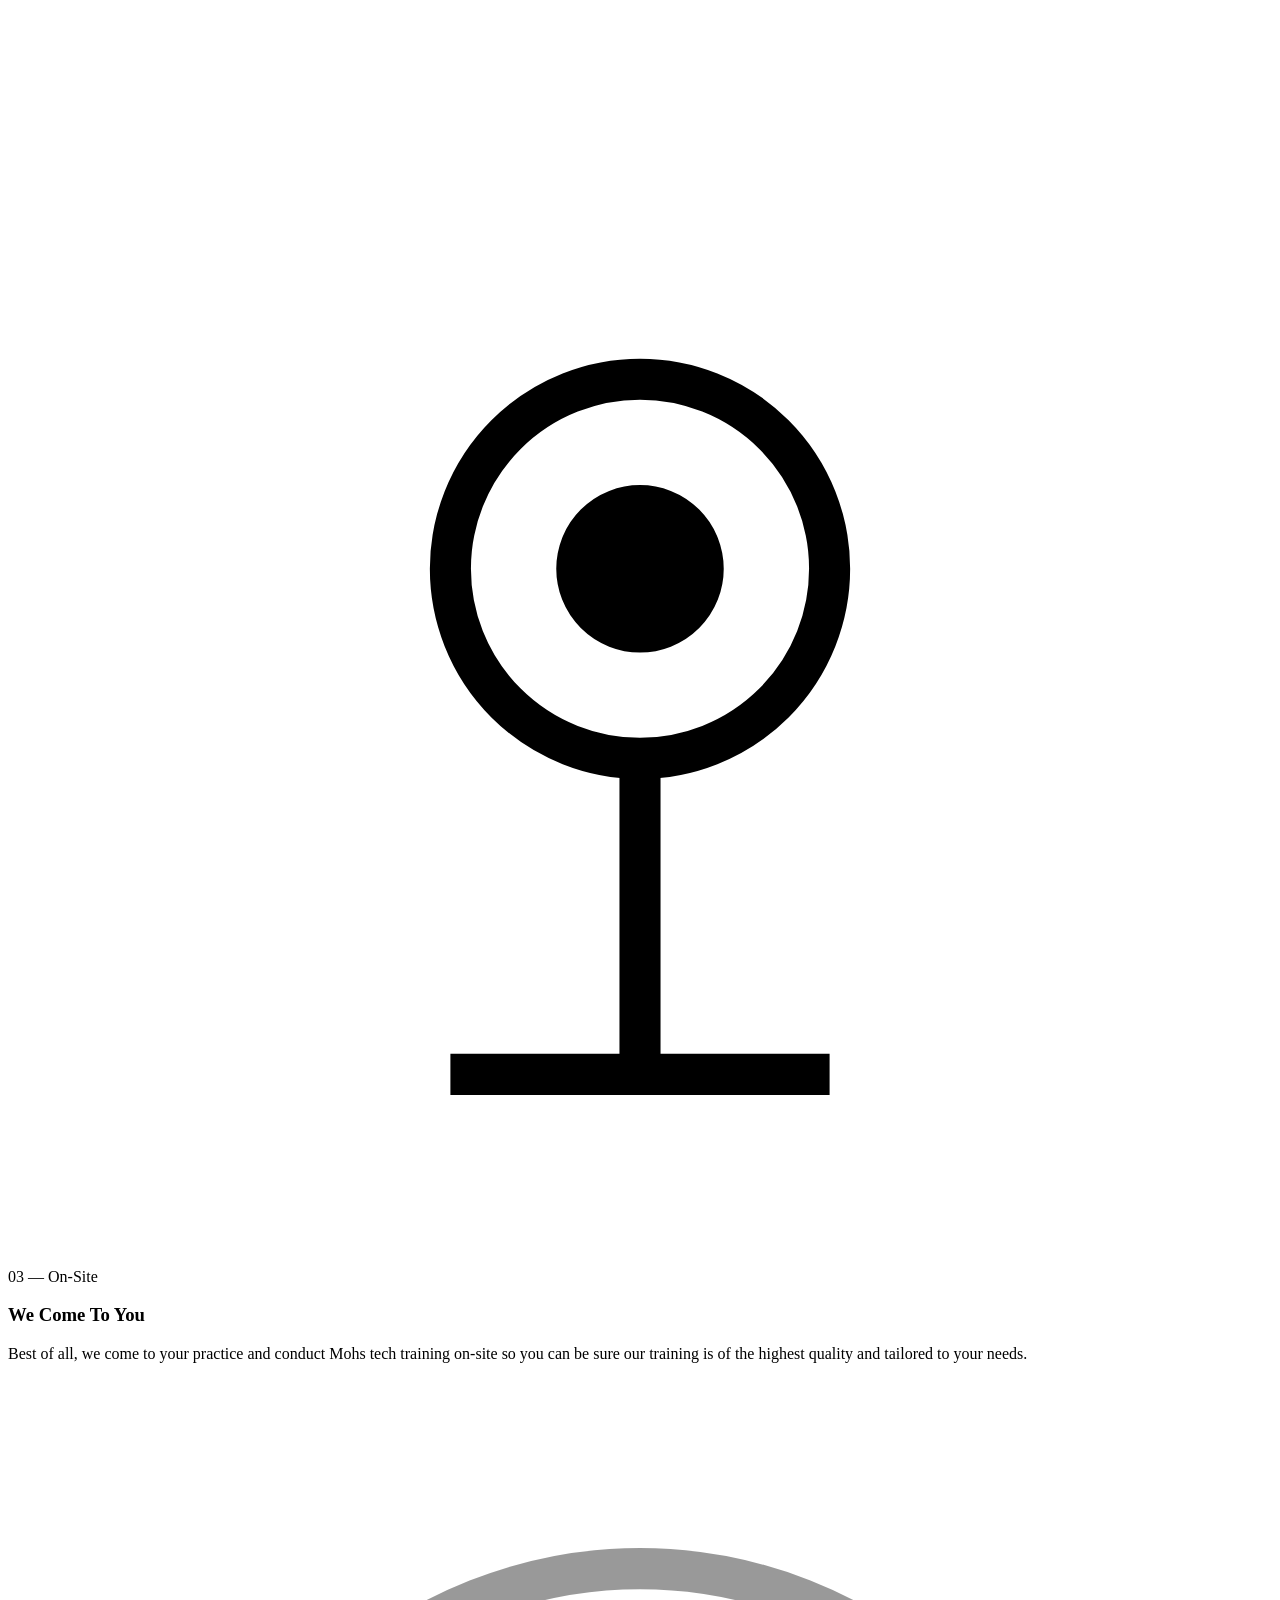
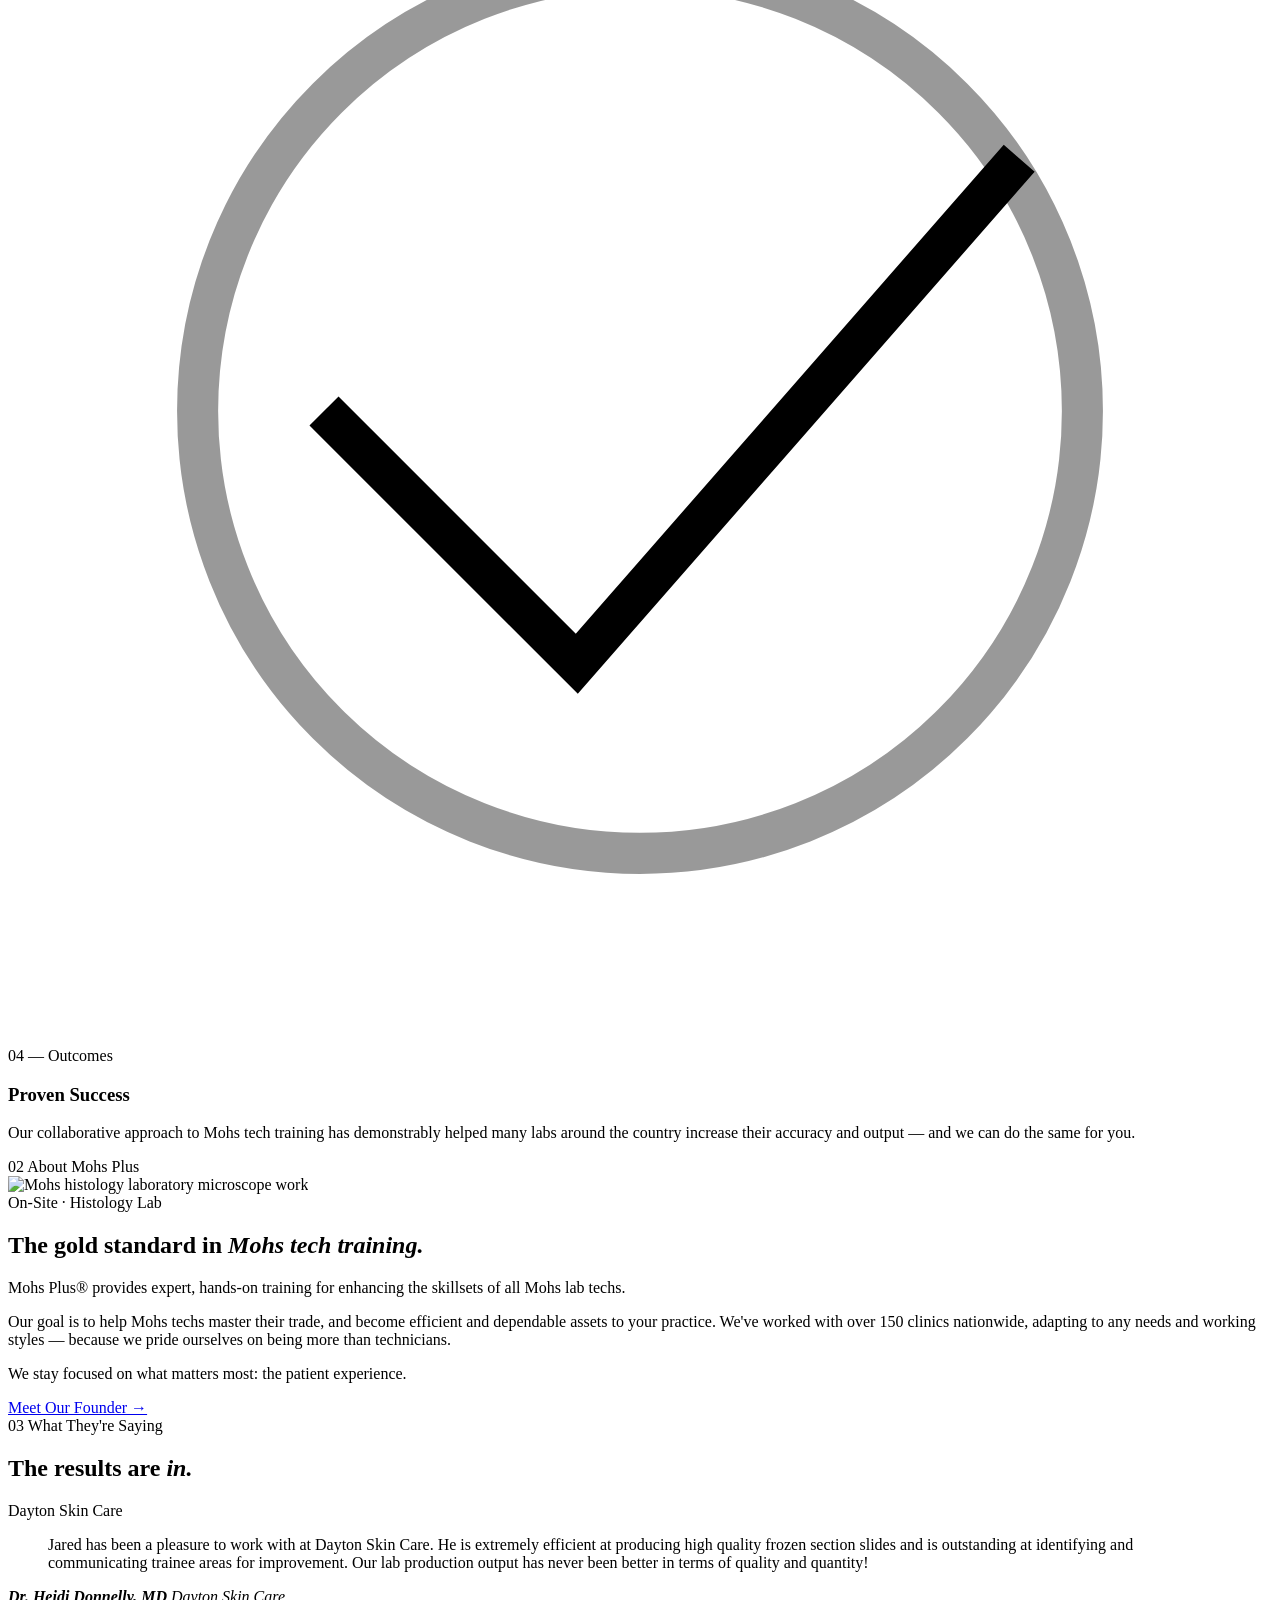
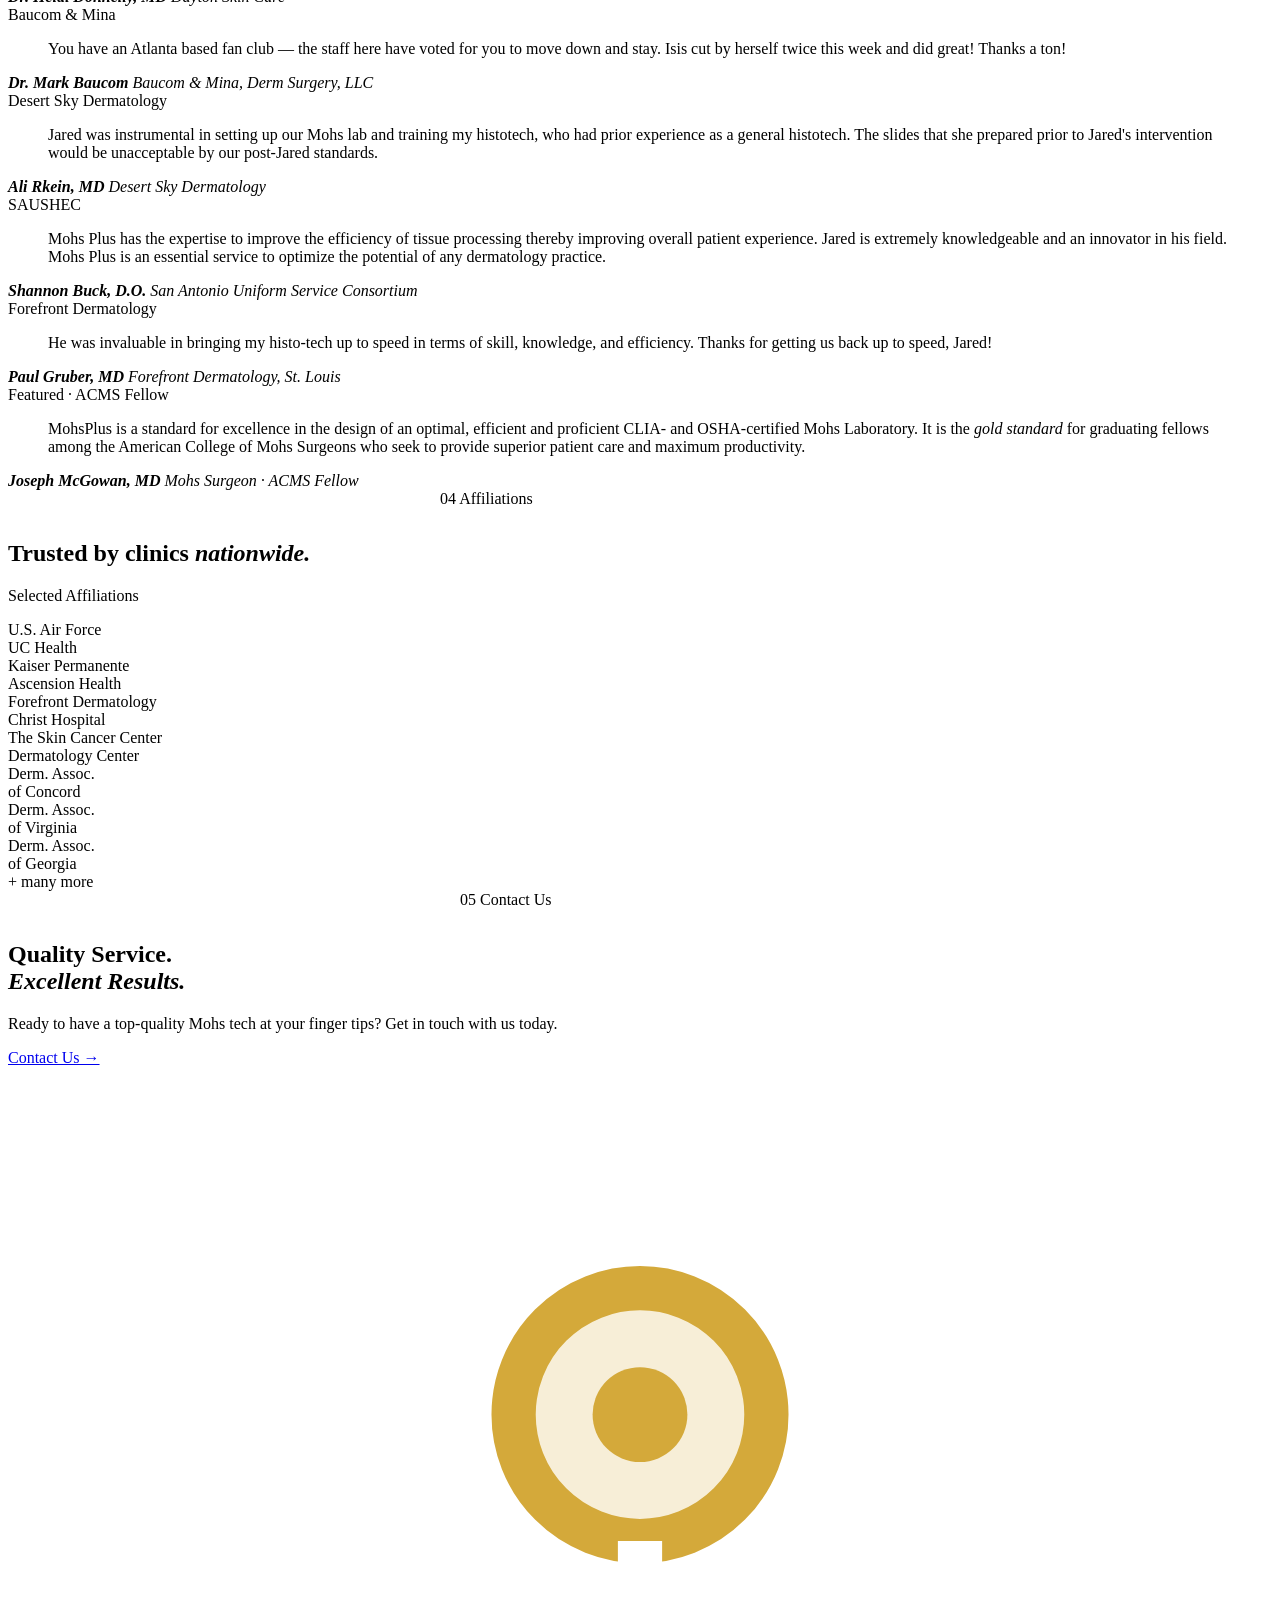
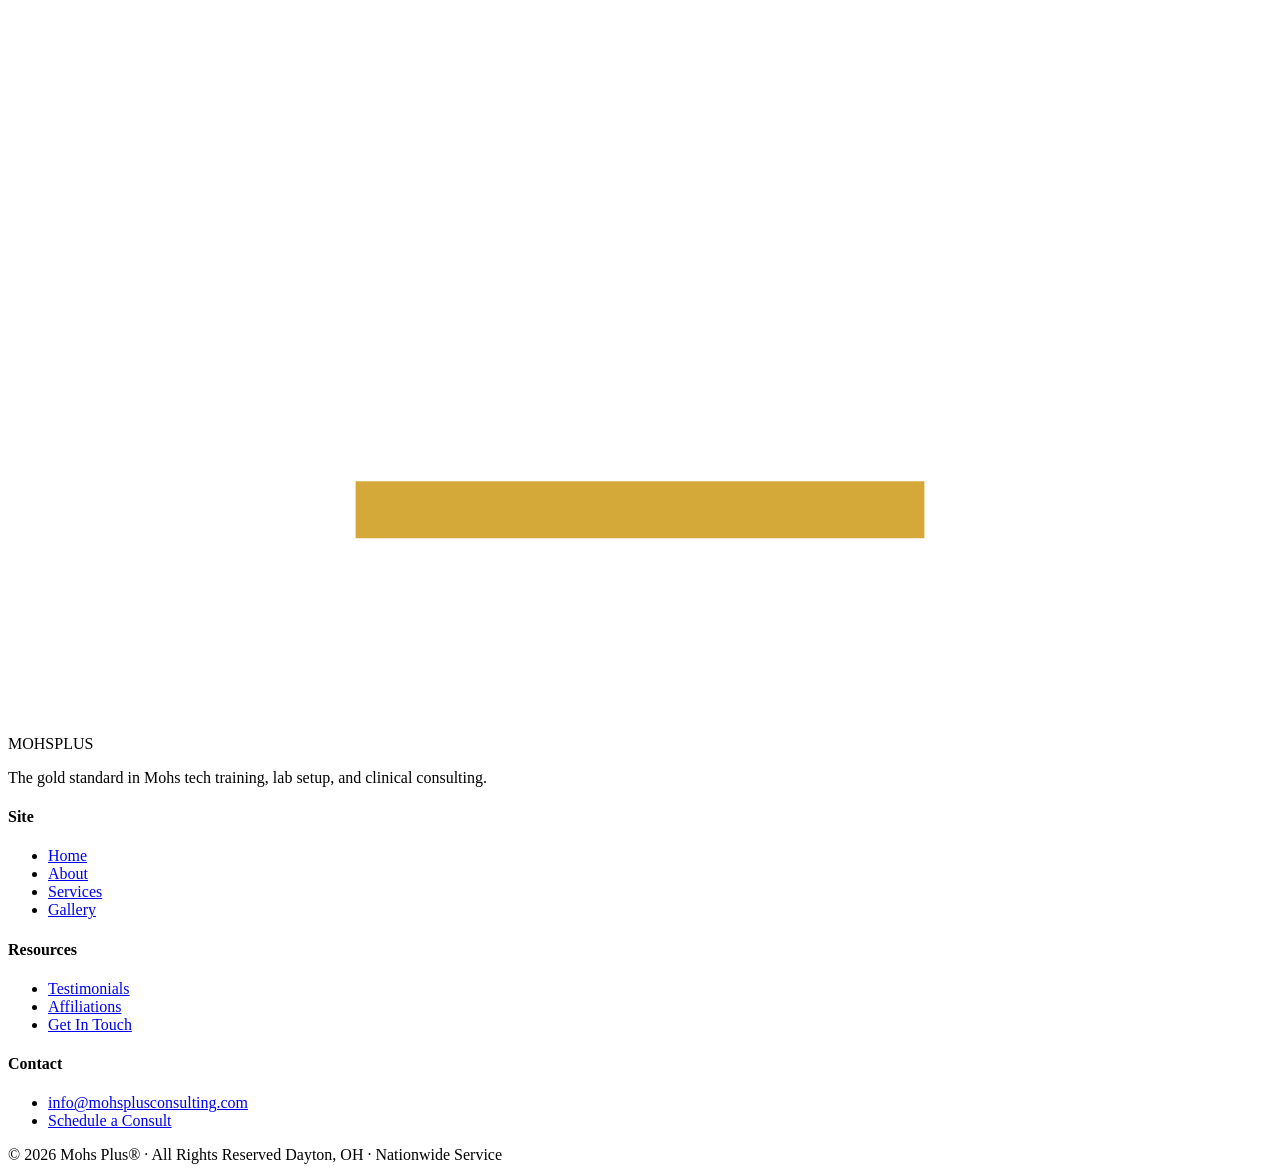
==== commit 5765d257: "Update fmt.Println message from 'Hello' to 'Goodbye'" ====
--- a/index.html
+++ b/index.html
@@ -3,1021 +3,38 @@
 <head>
 <meta charset="UTF-8">
 <meta name="viewport" content="width=device-width, initial-scale=1.0">
-<title data-sr-id="seo_title_001">Mohs Plus℠ — The Gold Standard in Mohs Tech Training</title>
+<title>Mohs Plus℠ — The Gold Standard in Mohs Tech Training</title>
+<meta name="description" content="Mohs Plus offers expert hands-on training, lab setup, and short-term coverage for Mohs surgery practices nationwide.">
 <link rel="preconnect" href="https://fonts.googleapis.com">
 <link rel="preconnect" href="https://fonts.gstatic.com" crossorigin>
 <link href="https://fonts.googleapis.com/css2?family=Fraunces:opsz,wght@9..144,300;9..144,400;9..144,500;9..144,600&family=Inter+Tight:wght@300;400;500;600;700&family=JetBrains+Mono:wght@400;500&display=swap" rel="stylesheet">
-<style>
-:root {
-  --bg: #fafaf7;             /* warm off-white paper */
-  --bg-2: #f3f1ea;           /* slightly warmer panel */
-  --bg-3: #ebe7dc;           /* warmer divider */
-  --surface: #ffffff;
-  --navy: #1e2761;           /* his brand navy */
-  --navy-light: #2d3580;
-  --navy-deep: #141838;
-  --gold: #b8902a;           /* deeper gold for contrast on light */
-  --gold-bright: #d4a93a;
-  --gold-soft: rgba(184, 144, 42, 0.1);
-  --ink: #1a1d24;
-  --ink-2: #2d3340;
-  --ink-dim: rgba(26, 29, 36, 0.62);
-  --ink-faint: rgba(26, 29, 36, 0.4);
-  --line: rgba(26, 29, 36, 0.1);
-  --line-strong: rgba(26, 29, 36, 0.18);
-}
-
-* { box-sizing: border-box; margin: 0; padding: 0; }
-
-html { scroll-behavior: smooth; }
-
-body {
-  font-family: 'Inter Tight', sans-serif;
-  background: var(--bg);
-  color: var(--ink);
-  line-height: 1.5;
-  overflow-x: hidden;
-  -webkit-font-smoothing: antialiased;
-}
-
-/* Subtle paper grain */
-body::after {
-  content: '';
-  position: fixed;
-  inset: 0;
-  pointer-events: none;
-  z-index: 2;
-  background-image: url("data:image/svg+xml,%3Csvg viewBox='0 0 200 200' xmlns='http://www.w3.org/2000/svg'%3E%3Cfilter id='n'%3E%3CfeTurbulence type='fractalNoise' baseFrequency='0.85' numOctaves='2'/%3E%3CfeColorMatrix values='0 0 0 0 0.1 0 0 0 0 0.1 0 0 0 0 0.15 0 0 0 0.5 0'/%3E%3C/filter%3E%3Crect width='100%25' height='100%25' filter='url(%23n)'/%3E%3C/svg%3E");
-  opacity: 0.025;
-  mix-blend-mode: multiply;
-}
-
-main, nav, header, section, footer { position: relative; z-index: 3; }
-
-/* ============ NAV ============ */
-nav {
-  display: flex;
-  align-items: center;
-  justify-content: space-between;
-  padding: 20px 48px;
-  border-bottom: 1px solid var(--line);
-  background: rgba(250, 250, 247, 0.88);
-  backdrop-filter: blur(12px);
-  -webkit-backdrop-filter: blur(12px);
-  position: sticky;
-  top: 0;
-  z-index: 100;
-}
-
-.logo {
-  display: flex;
-  align-items: center;
-  gap: 12px;
-  text-decoration: none;
-  color: var(--ink);
-}
-
-.logo-mark {
-  width: 36px;
-  height: 36px;
-  flex-shrink: 0;
-}
-
-.logo-mark svg { width: 100%; height: 100%; }
-
-.logo-text {
-  display: flex;
-  flex-direction: column;
-  line-height: 1;
-}
-
-.logo-name {
-  font-family: 'Inter Tight', sans-serif;
-  font-weight: 700;
-  font-size: 20px;
-  letter-spacing: 0.02em;
-  color: var(--navy);
-}
-
-.logo-name .plus { color: var(--gold); font-weight: 800; }
-
-.logo-sub {
-  font-size: 9px;
-  letter-spacing: 0.18em;
-  text-transform: uppercase;
-  color: var(--gold);
-  margin-top: 4px;
-  font-family: 'JetBrains Mono', monospace;
-}
-
-.nav-links {
-  display: flex;
-  gap: 36px;
-  list-style: none;
-  align-items: center;
-}
-
-.nav-links a {
-  color: var(--ink-2);
-  text-decoration: none;
-  font-size: 13px;
-  letter-spacing: 0.04em;
-  font-weight: 500;
-  transition: color 0.3s;
-}
-
-.nav-links a:hover { color: var(--gold); }
-.nav-links a.active { color: var(--gold); }
-
-.nav-cta {
-  background: var(--navy);
-  color: #fff !important;
-  padding: 11px 22px;
-  border-radius: 2px;
-  transition: all 0.3s !important;
-  font-weight: 600 !important;
-  font-size: 13px !important;
-  letter-spacing: 0.06em !important;
-  text-transform: uppercase;
-}
-
-.nav-cta:hover { background: var(--gold) !important; color: #fff !important; transform: translateY(-1px); }
-
-/* ============ HERO ============ */
-.hero {
-  padding: 0;
-  position: relative;
-  overflow: hidden;
-  min-height: 680px;
-  display: flex;
-  flex-direction: column;
-}
-
-.hero-bg {
-  position: absolute;
-  inset: 0;
-  z-index: 0;
-  background: linear-gradient(180deg, var(--bg) 0%, var(--bg-2) 100%);
-}
-
-.hero-bg-image {
-  position: absolute;
-  top: 0;
-  right: 0;
-  width: 55%;
-  height: 100%;
-  background-image: url('https://images.unsplash.com/photo-1576086213369-97a306d36557?w=1600&q=80');
-  background-size: cover;
-  background-position: center;
-  opacity: 0.55;
-  mask-image: linear-gradient(90deg, transparent 0%, black 35%, black 100%);
-  -webkit-mask-image: linear-gradient(90deg, transparent 0%, black 35%, black 100%);
-}
-
-.hero-bg-overlay {
-  position: absolute;
-  inset: 0;
-  background:
-    radial-gradient(ellipse at 25% 50%, var(--bg) 0%, transparent 60%),
-    linear-gradient(180deg, transparent 0%, var(--bg) 100%);
-}
-
-.hero-content {
-  position: relative;
-  z-index: 2;
-  padding: 80px 48px 60px;
-  max-width: 1400px;
-  margin: 0 auto;
-  width: 100%;
-  flex: 1;
-  display: flex;
-  flex-direction: column;
-  justify-content: center;
-}
-
-.hero-tag {
-  display: inline-flex;
-  align-items: center;
-  gap: 10px;
-  font-family: 'JetBrains Mono', monospace;
-  font-size: 11px;
-  letter-spacing: 0.16em;
-  text-transform: uppercase;
-  color: var(--gold);
-  margin-bottom: 40px;
-  padding: 8px 14px;
-  border: 1px solid rgba(184, 144, 42, 0.35);
-  border-radius: 2px;
-  background: var(--gold-soft);
-  align-self: flex-start;
-}
-
-.hero-tag .dot {
-  width: 6px;
-  height: 6px;
-  border-radius: 50%;
-  background: var(--gold);
-  animation: pulse 2s infinite;
-}
-
-@keyframes pulse {
-  0%, 100% { opacity: 1; }
-  50% { opacity: 0.4; }
-}
-
-.hero h1 {
-  font-family: 'Fraunces', serif;
-  font-weight: 400;
-  font-size: clamp(48px, 8vw, 112px);
-  line-height: 0.96;
-  letter-spacing: -0.035em;
-  color: var(--navy);
-  max-width: 1100px;
-  margin-bottom: 32px;
-}
-
-.hero h1 .accent {
-  color: var(--gold);
-  font-style: italic;
-  font-weight: 400;
-}
-
-.hero h1 .ampersand {
-  font-family: 'Fraunces', serif;
-  font-style: italic;
-  font-weight: 300;
-  color: var(--ink-dim);
-}
-
-.hero-subhead {
-  font-family: 'Fraunces', serif;
-  font-style: italic;
-  font-weight: 400;
-  font-size: clamp(22px, 2.4vw, 30px);
-  color: var(--ink-2);
-  margin-bottom: 48px;
-  letter-spacing: -0.01em;
-}
-
-.hero-subhead .sm {
-  font-size: 0.5em;
-  vertical-align: super;
-  font-style: normal;
-  letter-spacing: 0.05em;
-  color: var(--gold);
-  margin-left: 2px;
-}
-
-.hero-ctas {
-  display: flex;
-  gap: 16px;
-  align-items: center;
-  flex-wrap: wrap;
-  margin-bottom: 60px;
-}
-
-.btn-primary {
-  background: var(--navy);
-  color: #fff;
-  padding: 16px 28px;
-  border-radius: 2px;
-  text-decoration: none;
-  font-size: 12px;
-  letter-spacing: 0.14em;
-  text-transform: uppercase;
-  font-weight: 700;
-  transition: all 0.3s;
-  display: inline-flex;
-  align-items: center;
-  gap: 12px;
-  border: 1px solid var(--navy);
-  box-shadow: 0 4px 14px rgba(30, 39, 97, 0.18);
-}
-
-.btn-primary:hover {
-  background: var(--gold);
-  border-color: var(--gold);
-  color: #fff;
-  transform: translateX(4px);
-  box-shadow: 0 6px 20px rgba(184, 144, 42, 0.3);
-}
-
-.btn-secondary {
-  color: var(--navy);
-  text-decoration: none;
-  font-size: 12px;
-  letter-spacing: 0.14em;
-  text-transform: uppercase;
-  font-weight: 600;
-  padding: 16px 4px;
-  border-bottom: 1px solid var(--navy);
-  transition: all 0.3s;
-}
-
-.btn-secondary:hover { color: var(--gold); border-color: var(--gold); }
-
-/* Stat strip */
-.stat-strip {
-  display: grid;
-  grid-template-columns: repeat(4, 1fr);
-  border-top: 1px solid var(--line-strong);
-  position: relative;
-  z-index: 2;
-  background: var(--surface);
-  max-width: 1400px;
-  margin: 0 auto;
-  width: calc(100% - 96px);
-  box-shadow: 0 2px 12px rgba(26, 29, 36, 0.04);
-}
-
-.stat {
-  padding: 32px 28px;
-  border-right: 1px solid var(--line);
-  position: relative;
-}
-
-.stat:last-child { border-right: none; }
-
-.stat-tag {
-  font-family: 'JetBrains Mono', monospace;
-  font-size: 10px;
-  color: var(--gold);
-  letter-spacing: 0.16em;
-  text-transform: uppercase;
-  margin-bottom: 14px;
-  display: flex;
-  align-items: center;
-  gap: 8px;
-}
-
-.stat-tag::before {
-  content: '';
-  width: 14px;
-  height: 1px;
-  background: var(--gold);
-}
-
-.stat .num {
-  font-family: 'Fraunces', serif;
-  font-size: 56px;
-  font-weight: 400;
-  line-height: 1;
-  letter-spacing: -0.03em;
-  color: var(--navy);
-  display: flex;
-  align-items: baseline;
-  gap: 4px;
-}
-
-.stat .num .plus { color: var(--gold); font-weight: 500; }
-
-.stat .label {
-  font-family: 'Inter Tight', sans-serif;
-  font-size: 13px;
-  letter-spacing: 0.04em;
-  color: var(--ink-dim);
-  margin-top: 12px;
-  font-weight: 500;
-}
-
-/* ============ SECTION MARKER ============ */
-.section-marker {
-  display: flex;
-  align-items: center;
-  gap: 16px;
-  font-family: 'JetBrains Mono', monospace;
-  font-size: 11px;
-  letter-spacing: 0.16em;
-  text-transform: uppercase;
-  color: var(--ink-faint);
-  margin-bottom: 48px;
-}
-
-.section-marker .line {
-  flex: 1;
-  height: 1px;
-  background: var(--line-strong);
-}
-
-.section-marker .num { color: var(--gold); }
-
-/* ============ SERVICES ============ */
-.services {
-  padding: 140px 48px 100px;
-  max-width: 1400px;
-  margin: 0 auto;
-}
-
-.services-head {
-  display: grid;
-  grid-template-columns: 1fr 1.4fr;
-  gap: 80px;
-  margin-bottom: 72px;
-  align-items: end;
-}
-
-.services h2 {
-  font-family: 'Fraunces', serif;
-  font-size: clamp(40px, 5.5vw, 68px);
-  font-weight: 400;
-  line-height: 1.02;
-  letter-spacing: -0.03em;
-  color: var(--navy);
-}
-
-.services h2 em {
-  font-weight: 400;
-  color: var(--gold);
-  font-style: italic;
-}
-
-.services-intro {
-  font-size: 16px;
-  line-height: 1.65;
-  color: var(--ink-2);
-  max-width: 520px;
-}
-
-.service-grid {
-  display: grid;
-  grid-template-columns: repeat(4, 1fr);
-  gap: 0;
-  border-top: 1px solid var(--line-strong);
-  border-bottom: 1px solid var(--line-strong);
-  background: var(--surface);
-}
-
-.service-card {
-  padding: 40px 28px 48px;
-  border-right: 1px solid var(--line);
-  transition: background 0.4s;
-}
-
-.service-card:last-child { border-right: none; }
-.service-card:hover { background: var(--gold-soft); }
-
-.service-icon {
-  width: 40px;
-  height: 40px;
-  margin-bottom: 28px;
-  color: var(--gold);
-}
-
-.service-icon svg { width: 100%; height: 100%; }
-
-.service-num {
-  font-family: 'JetBrains Mono', monospace;
-  font-size: 10px;
-  color: var(--gold);
-  letter-spacing: 0.16em;
-  margin-bottom: 14px;
-  text-transform: uppercase;
-}
-
-.service-card h3 {
-  font-family: 'Fraunces', serif;
-  font-size: 28px;
-  font-weight: 500;
-  line-height: 1.15;
-  letter-spacing: -0.02em;
-  margin-bottom: 16px;
-  color: var(--navy);
-}
-
-.service-card p {
-  font-size: 14.5px;
-  line-height: 1.6;
-  color: var(--ink-2);
-}
-
-/* ============ FEATURE / ABOUT ============ */
-.feature {
-  padding: 120px 48px;
-  background: var(--bg-2);
-  border-top: 1px solid var(--line);
-  border-bottom: 1px solid var(--line);
-  position: relative;
-  overflow: hidden;
-}
-
-.feature::before {
-  content: '';
-  position: absolute;
-  inset: 0;
-  background:
-    radial-gradient(circle at 20% 30%, rgba(30, 39, 97, 0.05) 0%, transparent 50%),
-    radial-gradient(circle at 90% 80%, rgba(184, 144, 42, 0.06) 0%, transparent 50%);
-}
-
-.feature-inner {
-  max-width: 1400px;
-  margin: 0 auto;
-  position: relative;
-  z-index: 2;
-}
-
-.feature-grid {
-  display: grid;
-  grid-template-columns: 0.9fr 1.1fr;
-  gap: 80px;
-  align-items: center;
-}
-
-.feature-image {
-  position: relative;
-  aspect-ratio: 4/5;
-  overflow: hidden;
-  border-radius: 2px;
-  box-shadow: 0 24px 60px rgba(30, 39, 97, 0.18);
-}
-
-.feature-image img {
-  width: 100%;
-  height: 100%;
-  object-fit: cover;
-}
-
-.feature-image-tag {
-  position: absolute;
-  bottom: 24px;
-  left: 24px;
-  font-family: 'JetBrains Mono', monospace;
-  font-size: 10px;
-  letter-spacing: 0.16em;
-  text-transform: uppercase;
-  color: var(--gold);
-  z-index: 2;
-  background: rgba(255, 255, 255, 0.9);
-  padding: 8px 12px;
-  border: 1px solid rgba(184, 144, 42, 0.3);
-  backdrop-filter: blur(8px);
-}
-
-.feature-text h2 {
-  font-family: 'Fraunces', serif;
-  font-size: clamp(40px, 5vw, 64px);
-  font-weight: 400;
-  line-height: 1.02;
-  letter-spacing: -0.03em;
-  margin-bottom: 28px;
-  color: var(--navy);
-}
-
-.feature-text h2 em { font-style: italic; font-weight: 400; color: var(--gold); }
-
-.feature-text p {
-  font-family: 'Fraunces', serif;
-  font-size: 18px;
-  line-height: 1.65;
-  color: var(--ink-2);
-  margin-bottom: 20px;
-  font-weight: 400;
-}
-
-.feature-text p:last-of-type { margin-bottom: 32px; }
-
-.feature-text .lede {
-  font-size: 22px;
-  color: var(--navy);
-  font-weight: 500;
-  line-height: 1.5;
-}
-
-.feature-cta {
-  display: inline-flex;
-  align-items: center;
-  gap: 12px;
-  color: var(--navy);
-  text-decoration: none;
-  font-size: 12px;
-  letter-spacing: 0.14em;
-  text-transform: uppercase;
-  font-weight: 700;
-  padding-bottom: 6px;
-  border-bottom: 1px solid var(--navy);
-  transition: gap 0.3s, color 0.3s, border-color 0.3s;
-  font-family: 'JetBrains Mono', monospace;
-}
-
-.feature-cta:hover { gap: 18px; color: var(--gold); border-color: var(--gold); }
-
-/* ============ TESTIMONIALS ============ */
-.testimonials {
-  padding: 140px 48px 120px;
-  max-width: 1400px;
-  margin: 0 auto;
-}
-
-.test-header {
-  font-family: 'Fraunces', serif;
-  font-size: clamp(40px, 5.5vw, 68px);
-  font-weight: 400;
-  line-height: 1.02;
-  letter-spacing: -0.03em;
-  max-width: 900px;
-  margin-bottom: 64px;
-  color: var(--navy);
-}
-
-.test-header em { font-weight: 400; color: var(--gold); font-style: italic; }
-
-.test-grid {
-  display: grid;
-  grid-template-columns: repeat(12, 1fr);
-  gap: 24px;
-}
-
-.test {
-  padding: 36px 32px;
-  border: 1px solid var(--line-strong);
-  background: var(--surface);
-  position: relative;
-  transition: all 0.4s;
-  overflow: hidden;
-}
-
-.test::before {
-  content: '';
-  position: absolute;
-  top: 0;
-  left: 0;
-  width: 100%;
-  height: 3px;
-  background: linear-gradient(90deg, transparent, var(--gold), transparent);
-  opacity: 0;
-  transition: opacity 0.4s;
-}
-
-.test:hover {
-  border-color: rgba(184, 144, 42, 0.5);
-  transform: translateY(-3px);
-  box-shadow: 0 12px 30px rgba(30, 39, 97, 0.1);
-}
-.test:hover::before { opacity: 1; }
-
-.test-1 { grid-column: 1 / 8; }
-.test-2 { grid-column: 8 / 13; }
-.test-3 { grid-column: 1 / 6; }
-.test-4 { grid-column: 6 / 10; }
-.test-5 { grid-column: 10 / 13; }
-.test-6 {
-  grid-column: 1 / 13;
-  padding: 64px 56px;
-  text-align: center;
-  background: linear-gradient(135deg, var(--navy) 0%, var(--navy-deep) 100%);
-  border-color: var(--navy);
-  position: relative;
-  color: #fff;
-}
-
-.test-6::after {
-  content: '';
-  position: absolute;
-  inset: 0;
-  background-image: radial-gradient(circle at 50% 0%, rgba(184, 144, 42, 0.2) 0%, transparent 60%);
-  pointer-events: none;
-}
-
-.test-tag {
-  font-family: 'JetBrains Mono', monospace;
-  font-size: 10px;
-  color: var(--gold);
-  letter-spacing: 0.16em;
-  text-transform: uppercase;
-  margin-bottom: 20px;
-  display: flex;
-  align-items: center;
-  gap: 8px;
-}
-
-.test-tag::before {
-  content: '';
-  width: 16px;
-  height: 1px;
-  background: var(--gold);
-}
-
-.test blockquote {
-  font-family: 'Fraunces', serif;
-  font-size: 17px;
-  line-height: 1.55;
-  font-weight: 400;
-  letter-spacing: -0.005em;
-  color: var(--ink);
-  margin-bottom: 24px;
-}
-
-.test-6 blockquote {
-  font-size: 30px;
-  line-height: 1.32;
-  color: #fff;
-  max-width: 880px;
-  margin: 0 auto 28px;
-  font-weight: 300;
-  position: relative;
-  z-index: 2;
-}
-
-.test-6 blockquote em { color: var(--gold-bright); font-weight: 400; font-style: italic; }
-
-.test cite {
-  font-style: normal;
-  font-size: 13px;
-  display: block;
-  padding-top: 16px;
-  border-top: 1px solid var(--line);
-}
-
-.test-6 cite { border-color: rgba(184, 144, 42, 0.35); position: relative; z-index: 2; }
-
-.test cite strong {
-  font-weight: 600;
-  letter-spacing: 0.01em;
-  display: block;
-  margin-bottom: 2px;
-  color: var(--navy);
-  font-family: 'Inter Tight', sans-serif;
-}
-
-.test-6 cite strong { color: #fff; }
-
-.test cite span {
-  color: var(--ink-faint);
-  font-family: 'JetBrains Mono', monospace;
-  font-size: 10px;
-  letter-spacing: 0.12em;
-  text-transform: uppercase;
-}
-
-.test-6 cite span { color: rgba(255, 255, 255, 0.65); }
-
-/* ============ AFFILIATIONS ============ */
-.affiliations {
-  padding: 120px 48px;
-  background: var(--bg-2);
-  border-top: 1px solid var(--line);
-  border-bottom: 1px solid var(--line);
-}
-
-.aff-inner { max-width: 1400px; margin: 0 auto; }
-
-.aff-head { text-align: center; margin-bottom: 56px; }
-
-.aff-head h2 {
-  font-family: 'Fraunces', serif;
-  font-size: 40px;
-  font-weight: 400;
-  letter-spacing: -0.025em;
-  margin-bottom: 12px;
-  color: var(--navy);
-}
-
-.aff-head h2 em { color: var(--gold); font-style: italic; }
-
-.aff-head p {
-  color: var(--ink-faint);
-  font-size: 11px;
-  font-family: 'JetBrains Mono', monospace;
-  letter-spacing: 0.16em;
-  text-transform: uppercase;
-}
-
-.aff-list {
-  display: grid;
-  grid-template-columns: repeat(4, 1fr);
-  gap: 0;
-  border-top: 1px solid var(--line-strong);
-  border-left: 1px solid var(--line-strong);
-  background: var(--surface);
-}
-
-.aff-item {
-  padding: 32px 24px;
-  border-right: 1px solid var(--line-strong);
-  border-bottom: 1px solid var(--line-strong);
-  font-family: 'Fraunces', serif;
-  font-size: 16px;
-  font-weight: 500;
-  letter-spacing: -0.01em;
-  display: flex;
-  align-items: center;
-  justify-content: center;
-  text-align: center;
-  min-height: 110px;
-  transition: all 0.3s;
-  color: var(--ink-2);
-}
-
-.aff-item:hover { background: var(--gold-soft); color: var(--navy); }
-
-.aff-item.featured {
-  background: var(--navy);
-  color: var(--gold-bright);
-  font-style: italic;
-}
-
-/* ============ CTA ============ */
-.cta {
-  padding: 160px 48px;
-  text-align: center;
-  position: relative;
-  overflow: hidden;
-  background: var(--bg);
-}
-
-.cta::before {
-  content: '';
-  position: absolute;
-  inset: 0;
-  background-image:
-    radial-gradient(circle at 50% 50%, rgba(30, 39, 97, 0.05) 0%, transparent 50%);
-}
-
-.cta-inner {
-  max-width: 1000px;
-  margin: 0 auto;
-  position: relative;
-  z-index: 2;
-}
-
-.cta h2 {
-  font-family: 'Fraunces', serif;
-  font-size: clamp(48px, 6.5vw, 96px);
-  font-weight: 400;
-  line-height: 1;
-  letter-spacing: -0.04em;
-  margin-bottom: 32px;
-  color: var(--navy);
-}
-
-.cta h2 em {
-  font-style: italic;
-  font-weight: 400;
-  color: var(--gold);
-  display: block;
-}
-
-.cta p {
-  font-family: 'Fraunces', serif;
-  font-size: 20px;
-  color: var(--ink-2);
-  margin-bottom: 48px;
-  max-width: 600px;
-  margin-left: auto;
-  margin-right: auto;
-  line-height: 1.5;
-  font-weight: 400;
-}
-
-.cta-ctas {
-  display: flex;
-  gap: 16px;
-  justify-content: center;
-  align-items: center;
-  flex-wrap: wrap;
-}
-
-/* ============ FOOTER ============ */
-footer {
-  background: var(--navy);
-  color: #fff;
-  padding: 80px 48px 40px;
-}
-
-.footer-inner { max-width: 1400px; margin: 0 auto; }
-
-.footer-top {
-  display: grid;
-  grid-template-columns: 1.4fr 1fr 1fr 1fr;
-  gap: 48px;
-  padding-bottom: 60px;
-  border-bottom: 1px solid rgba(255, 255, 255, 0.12);
-}
-
-.footer-brand {
-  display: flex;
-  align-items: center;
-  gap: 12px;
-  margin-bottom: 20px;
-}
-
-.footer-brand-mark { width: 32px; height: 32px; }
-
-.footer-brand-text {
-  font-family: 'Inter Tight', sans-serif;
-  font-size: 20px;
-  font-weight: 700;
-  color: #fff;
-  letter-spacing: 0.02em;
-}
-
-.footer-brand-text .plus { color: var(--gold-bright); font-weight: 800; }
-
-.footer-tag {
-  font-family: 'Fraunces', serif;
-  font-style: italic;
-  color: rgba(255, 255, 255, 0.7);
-  font-size: 15px;
-  max-width: 320px;
-  line-height: 1.5;
-  font-weight: 400;
-}
-
-.footer-col h4 {
-  font-family: 'JetBrains Mono', monospace;
-  font-size: 10px;
-  letter-spacing: 0.18em;
-  text-transform: uppercase;
-  color: var(--gold-bright);
-  margin-bottom: 20px;
-  font-weight: 500;
-}
-
-.footer-col ul { list-style: none; }
-.footer-col li { margin-bottom: 10px; }
-.footer-col a {
-  color: rgba(255, 255, 255, 0.78);
-  text-decoration: none;
-  font-size: 14px;
-  transition: color 0.3s;
-}
-.footer-col a:hover { color: var(--gold-bright); }
-
-.footer-bottom {
-  display: flex;
-  justify-content: space-between;
-  align-items: center;
-  padding-top: 32px;
-  font-family: 'JetBrains Mono', monospace;
-  font-size: 10px;
-  color: rgba(255, 255, 255, 0.5);
-  letter-spacing: 0.14em;
-  text-transform: uppercase;
-}
-
-/* ============ RESPONSIVE ============ */
-@media (max-width: 960px) {
-  nav { padding: 16px 20px; }
-  .logo-sub { display: none; }
-  .nav-links { gap: 16px; }
-  .nav-links li:not(:last-child) { display: none; }
-  .hero { min-height: 560px; }
-  .hero-content { padding: 60px 20px 40px; }
-  .hero-bg-image { width: 100%; opacity: 0.28; }
-  .hero h1 { font-size: clamp(42px, 11vw, 64px); }
-  .stat-strip { grid-template-columns: repeat(2, 1fr); width: calc(100% - 40px); }
-  .stat { border-right: none; border-bottom: 1px solid var(--line); }
-  .stat:nth-child(odd) { border-right: 1px solid var(--line); }
-  .services { padding: 80px 20px 60px; }
-  .services-head { grid-template-columns: 1fr; gap: 32px; }
-  .service-grid { grid-template-columns: 1fr 1fr; }
-  .service-card:nth-child(odd) { border-right: 1px solid var(--line); }
-  .service-card:nth-child(-n+2) { border-bottom: 1px solid var(--line); }
-  .feature { padding: 80px 20px; }
-  .feature-grid { grid-template-columns: 1fr; gap: 48px; }
-  .feature-image { aspect-ratio: 3/4; max-width: 400px; margin: 0 auto; }
-  .testimonials { padding: 80px 20px; }
-  .test-grid > * { grid-column: 1 / 13 !important; }
-  .test-6 { padding: 40px 28px; }
-  .test-6 blockquote { font-size: 22px; }
-  .affiliations { padding: 80px 20px; }
-  .aff-list { grid-template-columns: repeat(2, 1fr); }
-  .footer-top { grid-template-columns: 1fr 1fr; gap: 32px; }
-  .cta { padding: 100px 20px; }
-}
-
-/* Reveals */
-.reveal {
-  opacity: 0;
-  transform: translateY(24px);
-  transition: opacity 0.9s cubic-bezier(0.22, 1, 0.36, 1), transform 0.9s cubic-bezier(0.22, 1, 0.36, 1);
-}
-.reveal.in { opacity: 1; transform: translateY(0); }
-
-@keyframes fadeUp {
-  from { opacity: 0; transform: translateY(30px); }
-  to { opacity: 1; transform: translateY(0); }
-}
-
-.hero h1, .hero-subhead, .hero-ctas, .hero-tag {
-  animation: fadeUp 1s cubic-bezier(0.22, 1, 0.36, 1) backwards;
-}
-.hero-tag { animation-delay: 0.1s; }
-.hero h1 { animation-delay: 0.25s; }
-.hero-subhead { animation-delay: 0.45s; }
-.hero-ctas { animation-delay: 0.6s; }
-</style>
+<link rel="stylesheet" href="styles.css">
 </head>
 <body>
 
 <nav>
-  <a href="#" class="logo" data-sr-id="link_001"><img src="https://jescxkfurnjvrzjrhemz.supabase.co/storage/v1/object/public/site-media/c594a305-a869-4bf3-a19a-4795655ee5cb/edfe0119-f90b-43cb-b189-f8aec0d8d383/1778892572483-mpc_logo_rev.png" alt="Logo" style="max-width:100%;height:auto;display:block;" /></a>
+  <a href="index.html" class="logo">
+    <div class="logo-mark">
+      <svg viewBox="0 0 40 40" fill="none" stroke-width="1.4">
+        <circle cx="20" cy="11" r="4" stroke="#b8902a" fill="rgba(184,144,42,0.18)"/>
+        <line x1="20" y1="15" x2="20" y2="22" stroke="#1e2761"/>
+        <line x1="16" y1="22" x2="24" y2="22" stroke="#1e2761" stroke-width="2"/>
+        <path d="M14 22 L14 30 L26 30 L26 22" stroke="#1e2761"/>
+        <line x1="11" y1="33" x2="29" y2="33" stroke="#b8902a" stroke-width="1.8"/>
+        <circle cx="20" cy="11" r="1.5" fill="#b8902a"/>
+      </svg>
+    </div>
+    <div class="logo-text">
+      <div class="logo-name">MOHS<span class="plus">PLUS</span></div>
+      <div class="logo-sub">Lab + Clinical Consulting</div>
+    </div>
+  </a>
   <ul class="nav-links">
-    <li data-sr-id="txt_048">Home</li>
-    <li data-sr-id="txt_049">About</li>
-    <li data-sr-id="txt_050">Services</li>
-    <li data-sr-id="txt_051">Gallery</li>
-    <li data-sr-id="txt_052">Contact</li>
+    <li><a href="index.html" class="active">Home</a></li>
+    <li><a href="about.html">About</a></li>
+    <li><a href="services.html">Services</a></li>
+    <li><a href="gallery.html">Gallery</a></li>
+    <li><a href="contact.html" class="nav-cta">Contact</a></li>
   </ul>
 </nav>
 
@@ -1029,53 +46,59 @@
   <div class="hero-content">
     <div class="hero-tag">
       <span class="dot"></span>
-      <span data-sr-id="txt_115">The Gold Standard in Mohs Tech Training℠</span>
-    </div>
-
-    <h1 data-sr-id="txt_001">Mohs Tech Training &amp; Coverage.</h1>
-
-    <p class="hero-subhead" data-sr-id="txt_014">Expert, hands-on training that helps Mohs techs master their trade — and become efficient, dependable assets to your practice.</p>
+      <span>The Gold Standard in Mohs Tech Training℠</span>
+    </div>
+
+    <h1>
+      Mohs Tech<br>
+      Training <span class="ampersand">&</span> <span class="accent">Coverage.</span>
+    </h1>
+
+    <p class="hero-subhead">
+      Expert, hands-on training that helps Mohs techs master their trade<span class="sm">—</span><br>
+      and become efficient, dependable assets to your practice.
+    </p>
 
     <div class="hero-ctas">
-      <a href="#about" class="btn-primary" data-sr-id="link_007">About Us →</a>
-      <a href="#contact" class="btn-secondary" data-sr-id="link_008">Get In Touch</a>
+      <a href="about.html" class="btn-primary">About Us →</a>
+      <a href="contact.html" class="btn-secondary">Get In Touch</a>
     </div>
   </div>
 
   <div class="stat-strip">
     <div class="stat">
-      <div class="stat-tag" data-sr-id="txt_066">By the Numbers</div>
+      <div class="stat-tag">By the Numbers</div>
       <div class="num">150<span class="plus">+</span></div>
-      <div class="label" data-sr-id="txt_067">Clinics Served</div>
+      <div class="label">Clinics Served</div>
     </div>
     <div class="stat">
-      <div class="stat-tag" data-sr-id="txt_068">Experience</div>
-      <div class="num">7<span class="plus">+</span></div>
-      <div class="label" data-sr-id="txt_069">Years In Practice</div>
+      <div class="stat-tag">Experience</div>
+      <div class="num">10<span class="plus">+</span></div>
+      <div class="label">Years In Practice</div>
     </div>
     <div class="stat">
-      <div class="stat-tag" data-sr-id="txt_070">Approach</div>
+      <div class="stat-tag">Approach</div>
       <div class="num">100<span style="font-size:30px">%</span></div>
-      <div class="label" data-sr-id="txt_071">On-Site Training</div>
+      <div class="label">On-Site Training</div>
     </div>
     <div class="stat">
-      <div class="stat-tag" data-sr-id="txt_072">Standards</div>
-      <div class="num" style="font-size: 30px; padding-top: 16px;" data-sr-id="txt_073">CLIA / OSHA</div>
-      <div class="label" data-sr-id="txt_074">Certified Methodology</div>
+      <div class="stat-tag">Standards</div>
+      <div class="num" style="font-size: 30px; padding-top: 16px;">CLIA / OSHA</div>
+      <div class="label">Certified Methodology</div>
     </div>
   </div>
 </header>
 
-<section class="services" id="services">
+<section class="services">
   <div class="section-marker">
-    <span class="num" data-sr-id="txt_116">01</span>
-    <span data-sr-id="txt_117">What We Do</span>
+    <span class="num">01</span>
+    <span>What We Do</span>
     <span class="line"></span>
   </div>
 
   <div class="services-head">
-    <h2 data-sr-id="txt_002">High quality lab setup, training, and short-term relief.</h2>
-    <p class="services-intro" data-sr-id="txt_015">Mohs Plus® offers high quality Mohs lab set up, technician training and short-term relief. Our systemic methodology helps ensure your technicians become efficient and dependable.</p>
+    <h2>High quality lab setup, training, and <em>short-term relief.</em></h2>
+    <p class="services-intro">Mohs Plus® offers high quality Mohs lab set up, technician training and short-term relief. Our systemic methodology helps ensure your technicians become efficient and dependable.</p>
   </div>
 
   <div class="service-grid">
@@ -1089,9 +112,9 @@
           <line x1="14" y1="28" x2="20" y2="28"/>
         </svg>
       </div>
-      <div class="service-num" data-sr-id="txt_077">01 — Services</div>
-      <h3 data-sr-id="txt_007">What We Do</h3>
-      <p data-sr-id="txt_016">Mohs Plus® offers high quality Mohs lab set up, technician training and short-term relief. Our systemic methodology helps ensure your technicians become efficient and dependable.</p>
+      <div class="service-num">01 — Services</div>
+      <h3>What We Do</h3>
+      <p>Mohs Plus® offers high quality Mohs lab set up, technician training and short-term relief. Our systemic methodology helps ensure your technicians become efficient and dependable.</p>
     </div>
     <div class="service-card">
       <div class="service-icon">
@@ -1102,9 +125,9 @@
           <circle cx="26" cy="14" r="1" fill="currentColor"/>
         </svg>
       </div>
-      <div class="service-num" data-sr-id="txt_078">02 — Track Record</div>
-      <h3 data-sr-id="txt_008">Experienced</h3>
-      <p data-sr-id="txt_017">At Mohs Plus® we have worked with over 150 clinics and can skillfully adapt to any needs and working styles. We pride ourselves on being more than technicians by staying focused on the patient experience.</p>
+      <div class="service-num">02 — Track Record</div>
+      <h3>Experienced</h3>
+      <p>At Mohs Plus® we have worked with over 150 clinics and can skillfully adapt to any needs and working styles. We pride ourselves on being more than technicians by staying focused on the patient experience.</p>
     </div>
     <div class="service-card">
       <div class="service-icon">
@@ -1115,9 +138,9 @@
           <path d="M14 34 L26 34"/>
         </svg>
       </div>
-      <div class="service-num" data-sr-id="txt_079">03 — On-Site</div>
-      <h3 data-sr-id="txt_009">We Come To You</h3>
-      <p data-sr-id="txt_018">Best of all, we come to your practice and conduct Mohs tech training on-site so you can be sure our training is of the highest quality and tailored to your needs.</p>
+      <div class="service-num">03 — On-Site</div>
+      <h3>We Come To You</h3>
+      <p>Best of all, we come to your practice and conduct Mohs tech training on-site so you can be sure our training is of the highest quality and tailored to your needs.</p>
     </div>
     <div class="service-card">
       <div class="service-icon">
@@ -1126,101 +149,103 @@
           <circle cx="20" cy="20" r="14" opacity="0.4"/>
         </svg>
       </div>
-      <div class="service-num" data-sr-id="txt_080">04 — Outcomes</div>
-      <h3 data-sr-id="txt_010">Proven Success</h3>
-      <p data-sr-id="txt_019">Our collaborative approach to Mohs tech training has demonstrably helped many labs around the country increase their accuracy and output — and we can do the same for you.</p>
-    </div>
-  </div>
-</section>
-
-<section class="feature" id="about">
+      <div class="service-num">04 — Outcomes</div>
+      <h3>Proven Success</h3>
+      <p>Our collaborative approach to Mohs tech training has demonstrably helped many labs around the country increase their accuracy and output — and we can do the same for you.</p>
+    </div>
+  </div>
+</section>
+
+<section class="feature">
   <div class="feature-inner">
     <div class="section-marker">
-      <span class="num" data-sr-id="txt_118">02</span>
-      <span data-sr-id="txt_119">About Mohs Plus</span>
+      <span class="num">02</span>
+      <span>About Mohs Plus</span>
       <span class="line"></span>
     </div>
 
     <div class="feature-grid">
       <div class="feature-image">
-        <img src="https://jescxkfurnjvrzjrhemz.supabase.co/storage/v1/object/public/site-media/c594a305-a869-4bf3-a19a-4795655ee5cb/edfe0119-f90b-43cb-b189-f8aec0d8d383/1778891526346-jaredmohs.jpg" alt="Mohs histology laboratory microscope work" data-sr-id="img_001">
-        <div class="feature-image-tag" data-sr-id="txt_083">On-Site · Histology Lab</div>
+        <img src="https://images.unsplash.com/photo-1581093458791-9d42cc05ad0e?w=900&q=80" alt="Mohs histology laboratory microscope work">
+        <div class="feature-image-tag">On-Site · Histology Lab</div>
       </div>
 
       <div class="feature-text">
-        <h2 data-sr-id="txt_003">The gold standard in Mohs tech training.</h2>
-        <p class="lede" data-sr-id="txt_020">Mohs Plus® provides expert, hands-on training for enhancing the skillsets of all Mohs lab techs.</p>
-        <p data-sr-id="txt_021">Our goal is to help Mohs techs master their trade, and become efficient and dependable assets to your practice. We've worked with over 150 clinics nationwide, adapting to any needs and working styles — because we pride ourselves on being more than technicians.</p>
-        <p data-sr-id="txt_022">We stay focused on what matters most: the patient experience.</p>
-        <a href="#contact" class="feature-cta" data-sr-id="link_009">Learn More About Us →</a>
-      </div>
-    </div>
-  </div>
-</section>
-
-<section class="testimonials" id="testimonials">
+        <h2>The gold standard in <em>Mohs tech training.</em></h2>
+        <p class="lede">Mohs Plus® provides expert, hands-on training for enhancing the skillsets of all Mohs lab techs.</p>
+        <p>Our goal is to help Mohs techs master their trade, and become efficient and dependable assets to your practice. We've worked with over 150 clinics nationwide, adapting to any needs and working styles — because we pride ourselves on being more than technicians.</p>
+        <p>We stay focused on what matters most: the patient experience.</p>
+        <a href="about.html" class="feature-cta">Meet Our Founder →</a>
+      </div>
+    </div>
+  </div>
+</section>
+
+<section class="testimonials">
   <div class="section-marker">
-    <span class="num" data-sr-id="txt_120">03</span>
-    <span data-sr-id="txt_121">What They're Saying</span>
+    <span class="num">03</span>
+    <span>What They're Saying</span>
     <span class="line"></span>
   </div>
 
-  <h2 class="test-header" data-sr-id="txt_004">The results are in.</h2>
+  <h2 class="test-header">
+    The results are <em>in.</em>
+  </h2>
 
   <div class="test-grid">
     <div class="test test-1">
-      <div class="test-tag" data-sr-id="txt_086">Dayton Skin Care</div>
+      <div class="test-tag">Dayton Skin Care</div>
       <blockquote>Jared has been a pleasure to work with at Dayton Skin Care. He is extremely efficient at producing high quality frozen section slides and is outstanding at identifying and communicating trainee areas for improvement. Our lab production output has never been better in terms of quality and quantity!</blockquote>
       <cite>
         <strong>Dr. Heidi Donnelly, MD</strong>
-        <span data-sr-id="txt_122">Dayton Skin Care</span>
+        <span>Dayton Skin Care</span>
       </cite>
     </div>
 
     <div class="test test-2">
-      <div class="test-tag" data-sr-id="txt_088">Baucom &amp; Mina</div>
+      <div class="test-tag">Baucom & Mina</div>
       <blockquote>You have an Atlanta based fan club — the staff here have voted for you to move down and stay. Isis cut by herself twice this week and did great! Thanks a ton!</blockquote>
       <cite>
         <strong>Dr. Mark Baucom</strong>
-        <span data-sr-id="txt_123">Baucom &amp; Mina, Derm Surgery, LLC</span>
+        <span>Baucom & Mina, Derm Surgery, LLC</span>
       </cite>
     </div>
 
     <div class="test test-3">
-      <div class="test-tag" data-sr-id="txt_090">Desert Sky Dermatology</div>
+      <div class="test-tag">Desert Sky Dermatology</div>
       <blockquote>Jared was instrumental in setting up our Mohs lab and training my histotech, who had prior experience as a general histotech. The slides that she prepared prior to Jared's intervention would be unacceptable by our post-Jared standards.</blockquote>
       <cite>
         <strong>Ali Rkein, MD</strong>
-        <span data-sr-id="txt_124">Desert Sky Dermatology</span>
+        <span>Desert Sky Dermatology</span>
       </cite>
     </div>
 
     <div class="test test-4">
-      <div class="test-tag" data-sr-id="txt_092">SAUSHEC</div>
+      <div class="test-tag">SAUSHEC</div>
       <blockquote>Mohs Plus has the expertise to improve the efficiency of tissue processing thereby improving overall patient experience. Jared is extremely knowledgeable and an innovator in his field. Mohs Plus is an essential service to optimize the potential of any dermatology practice.</blockquote>
       <cite>
         <strong>Shannon Buck, D.O.</strong>
-        <span data-sr-id="txt_125">San Antonio Uniform Service Consortium</span>
+        <span>San Antonio Uniform Service Consortium</span>
       </cite>
     </div>
 
     <div class="test test-5">
-      <div class="test-tag" data-sr-id="txt_094">Forefront Dermatology</div>
+      <div class="test-tag">Forefront Dermatology</div>
       <blockquote>He was invaluable in bringing my histo-tech up to speed in terms of skill, knowledge, and efficiency. Thanks for getting us back up to speed, Jared!</blockquote>
       <cite>
         <strong>Paul Gruber, MD</strong>
-        <span data-sr-id="txt_126">Forefront Dermatology, St. Louis</span>
+        <span>Forefront Dermatology, St. Louis</span>
       </cite>
     </div>
 
     <div class="test test-6">
-      <div class="test-tag" style="justify-content: center;" data-sr-id="txt_096">Featured · ACMS Fellow</div>
+      <div class="test-tag" style="justify-content: center;">Featured · ACMS Fellow</div>
       <blockquote>
         MohsPlus is a standard for excellence in the design of an optimal, efficient and proficient CLIA- and OSHA-certified Mohs Laboratory. It is the <em>gold standard</em> for graduating fellows among the American College of Mohs Surgeons who seek to provide superior patient care and maximum productivity.
       </blockquote>
       <cite>
         <strong>Joseph McGowan, MD</strong>
-        <span data-sr-id="txt_127">Mohs Surgeon · ACMS Fellow</span>
+        <span>Mohs Surgeon · ACMS Fellow</span>
       </cite>
     </div>
   </div>
@@ -1231,43 +256,46 @@
     <div class="aff-head">
       <div class="section-marker" style="justify-content: center; max-width: 400px; margin: 0 auto 32px;">
         <span class="line"></span>
-        <span class="num" data-sr-id="txt_128">04</span>
-        <span data-sr-id="txt_129">Affiliations</span>
+        <span class="num">04</span>
+        <span>Affiliations</span>
         <span class="line"></span>
       </div>
-      <h2 data-sr-id="txt_005">Trusted by clinics nationwide.</h2>
-      <p data-sr-id="txt_023">Selected Affiliations</p>
+      <h2>Trusted by clinics <em>nationwide.</em></h2>
+      <p>Selected Affiliations</p>
     </div>
 
     <div class="aff-list">
-      <div class="aff-item" data-sr-id="txt_100">U.S. Air Force</div>
-      <div class="aff-item" data-sr-id="txt_101">UC Health</div>
-      <div class="aff-item" data-sr-id="txt_102">Kaiser Permanente</div>
-      <div class="aff-item" data-sr-id="txt_103">Ascension Health</div>
-      <div class="aff-item" data-sr-id="txt_104">Forefront Dermatology</div>
-      <div class="aff-item" data-sr-id="txt_105">Christ Hospital</div>
-      <div class="aff-item" data-sr-id="txt_106">The Skin Cancer Center</div>
-      <div class="aff-item" data-sr-id="txt_107">Dermatology Center</div>
+      <div class="aff-item">U.S. Air Force</div>
+      <div class="aff-item">UC Health</div>
+      <div class="aff-item">Kaiser Permanente</div>
+      <div class="aff-item">Ascension Health</div>
+      <div class="aff-item">Forefront Dermatology</div>
+      <div class="aff-item">Christ Hospital</div>
+      <div class="aff-item">The Skin Cancer Center</div>
+      <div class="aff-item">Dermatology Center</div>
       <div class="aff-item">Derm. Assoc.<br>of Concord</div>
       <div class="aff-item">Derm. Assoc.<br>of Virginia</div>
       <div class="aff-item">Derm. Assoc.<br>of Georgia</div>
-      <div class="aff-item featured" data-sr-id="txt_108">+ many more</div>
-    </div>
-  </div>
-</section>
-
-<section class="cta" id="contact">
+      <div class="aff-item featured">+ many more</div>
+    </div>
+  </div>
+</section>
+
+<section class="cta">
   <div class="cta-inner">
     <div class="section-marker" style="justify-content: center; max-width: 360px; margin: 0 auto 32px;">
       <span class="line"></span>
-      <span class="num" data-sr-id="txt_130">05</span>
-      <span data-sr-id="txt_131">Contact Us</span>
+      <span class="num">05</span>
+      <span>Contact Us</span>
       <span class="line"></span>
     </div>
-    <h2 data-sr-id="txt_006">Quality Service. Excellent Results.</h2>
-    <p data-sr-id="txt_024">Ready to have a top-quality Mohs tech at your finger tips? Get in touch with us today.</p>
+    <h2>
+      Quality Service.<br>
+      <em>Excellent Results.</em>
+    </h2>
+    <p>Ready to have a top-quality Mohs tech at your finger tips? Get in touch with us today.</p>
     <div class="cta-ctas">
-      <a href="mailto:info@mohsplusconsulting.com" class="btn-primary" data-sr-id="link_010">Contact Us →</a>
+      <a href="contact.html" class="btn-primary">Contact Us →</a>
     </div>
   </div>
 </section>
@@ -1279,46 +307,46 @@
         <div class="footer-brand">
           <div class="footer-brand-mark">
             <svg viewBox="0 0 40 40" fill="none" stroke-width="1.4">
-              <circle cx="20" cy="11" r="4" stroke="var(--gold-bright)" fill="rgba(212,169,58,0.2)"/>
+              <circle cx="20" cy="11" r="4" stroke="#d4a93a" fill="rgba(212,169,58,0.2)"/>
               <line x1="20" y1="15" x2="20" y2="22" stroke="#fff"/>
               <line x1="16" y1="22" x2="24" y2="22" stroke="#fff" stroke-width="2"/>
               <path d="M14 22 L14 30 L26 30 L26 22" stroke="#fff"/>
-              <line x1="11" y1="33" x2="29" y2="33" stroke="var(--gold-bright)" stroke-width="1.8"/>
-              <circle cx="20" cy="11" r="1.5" fill="var(--gold-bright)"/>
+              <line x1="11" y1="33" x2="29" y2="33" stroke="#d4a93a" stroke-width="1.8"/>
+              <circle cx="20" cy="11" r="1.5" fill="#d4a93a"/>
             </svg>
           </div>
-          <div class="footer-brand-text">MOHS<span class="plus" data-sr-id="txt_132">PLUS</span></div>
+          <div class="footer-brand-text">MOHS<span class="plus">PLUS</span></div>
         </div>
-        <p class="footer-tag" data-sr-id="txt_025">The gold standard in Mohs tech training, lab setup, and clinical consulting.</p>
+        <p class="footer-tag">The gold standard in Mohs tech training, lab setup, and clinical consulting.</p>
       </div>
       <div class="footer-col">
-        <h4 data-sr-id="txt_011">Site</h4>
+        <h4>Site</h4>
         <ul>
-          <li data-sr-id="txt_053">Home</li>
-          <li data-sr-id="txt_054">About</li>
-          <li data-sr-id="txt_055">Services</li>
-          <li data-sr-id="txt_056">Gallery</li>
+          <li><a href="index.html">Home</a></li>
+          <li><a href="about.html">About</a></li>
+          <li><a href="services.html">Services</a></li>
+          <li><a href="gallery.html">Gallery</a></li>
         </ul>
       </div>
       <div class="footer-col">
-        <h4 data-sr-id="txt_012">Resources</h4>
+        <h4>Resources</h4>
         <ul>
-          <li data-sr-id="txt_057">What They're Saying</li>
-          <li data-sr-id="txt_058">Announcements</li>
-          <li data-sr-id="txt_059">Affiliations</li>
+          <li><a href="index.html#testimonials">Testimonials</a></li>
+          <li><a href="index.html#affiliations">Affiliations</a></li>
+          <li><a href="contact.html">Get In Touch</a></li>
         </ul>
       </div>
       <div class="footer-col">
-        <h4 data-sr-id="txt_013">Contact</h4>
+        <h4>Contact</h4>
         <ul>
-          <li data-sr-id="txt_060">info@mohsplusconsulting.com</li>
-          <li data-sr-id="txt_061">Get In Touch</li>
+          <li><a href="mailto:info@mohsplusconsulting.com">info@mohsplusconsulting.com</a></li>
+          <li><a href="contact.html">Schedule a Consult</a></li>
         </ul>
       </div>
     </div>
     <div class="footer-bottom">
-      <span data-sr-id="txt_133">© 2026 Mohs Plus® · All Rights Reserved</span>
-      <span data-sr-id="txt_134">Lab + Clinical Consulting</span>
+      <span>© 2026 Mohs Plus® · All Rights Reserved</span>
+      <span>Dayton, OH · Nationwide Service</span>
     </div>
   </div>
 </footer>
@@ -1326,14 +354,10 @@
 <script>
 const io = new IntersectionObserver((entries) => {
   entries.forEach(e => {
-    if (e.isIntersecting) {
-      e.target.classList.add('in');
-      io.unobserve(e.target);
-    }
+    if (e.isIntersecting) { e.target.classList.add('in'); io.unobserve(e.target); }
   });
 }, { threshold: 0.12 });
-
-document.querySelectorAll('.service-card, .test, .stat, .aff-item').forEach((el, i) => {
+document.querySelectorAll('.service-card, .test, .stat, .aff-item, .value-card, .service-row, .gallery-item, .contact-method').forEach((el, i) => {
   el.classList.add('reveal');
   el.style.transitionDelay = (i % 4) * 80 + 'ms';
   io.observe(el);
@@ -1341,4 +365,4 @@
 </script>
 
 </body>
-</html>+</html>
